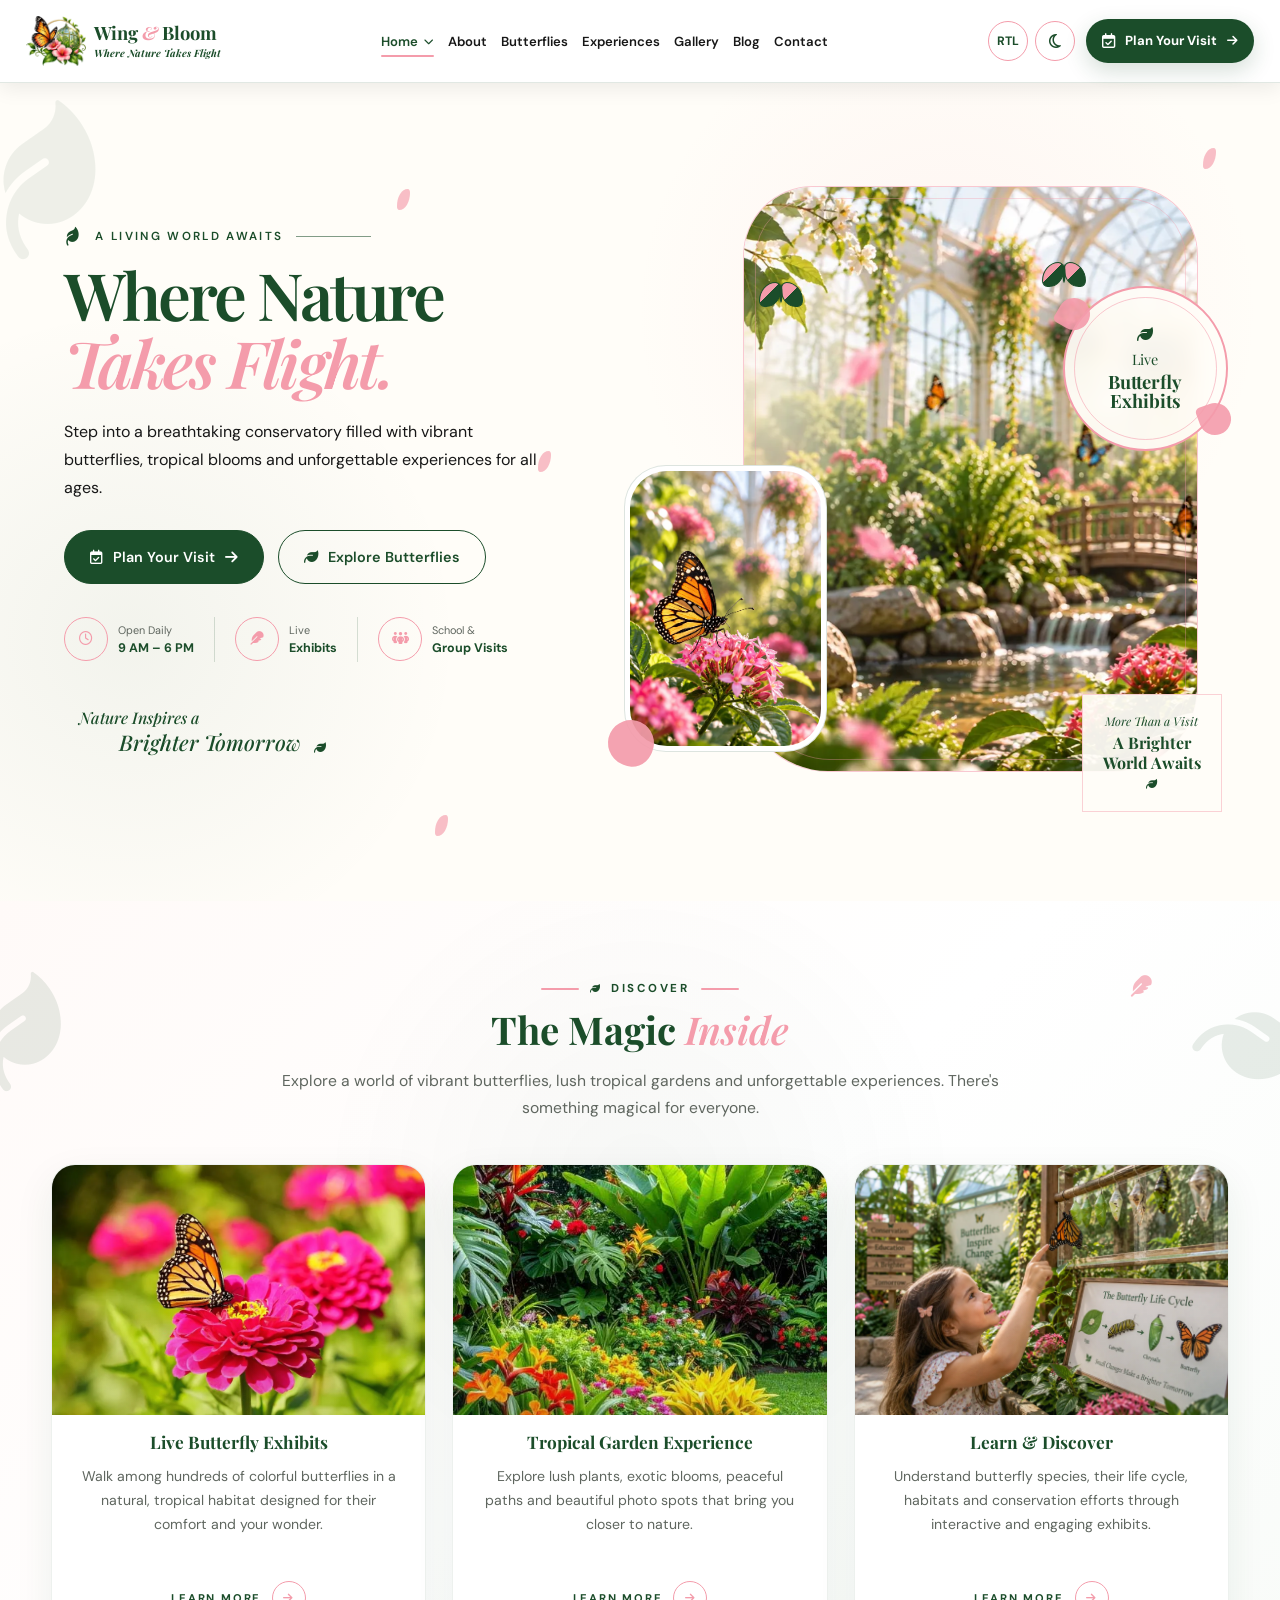
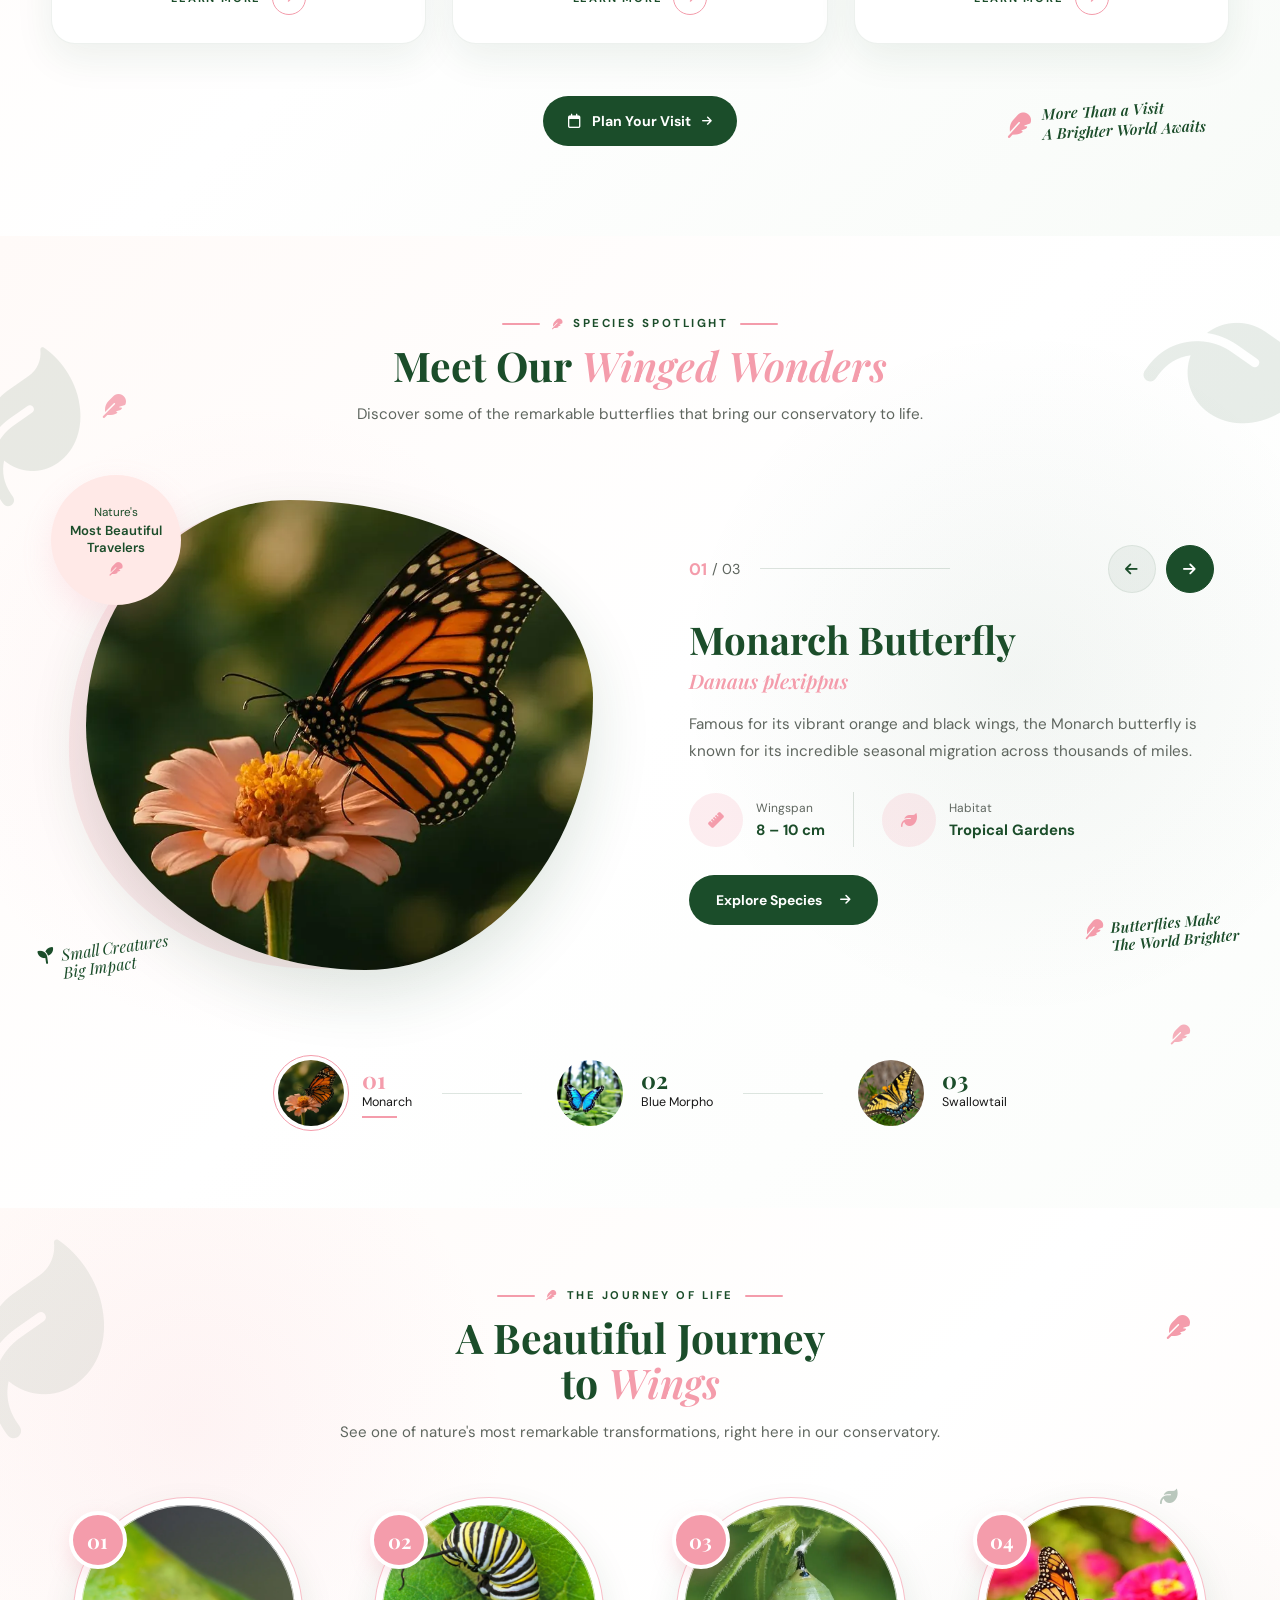
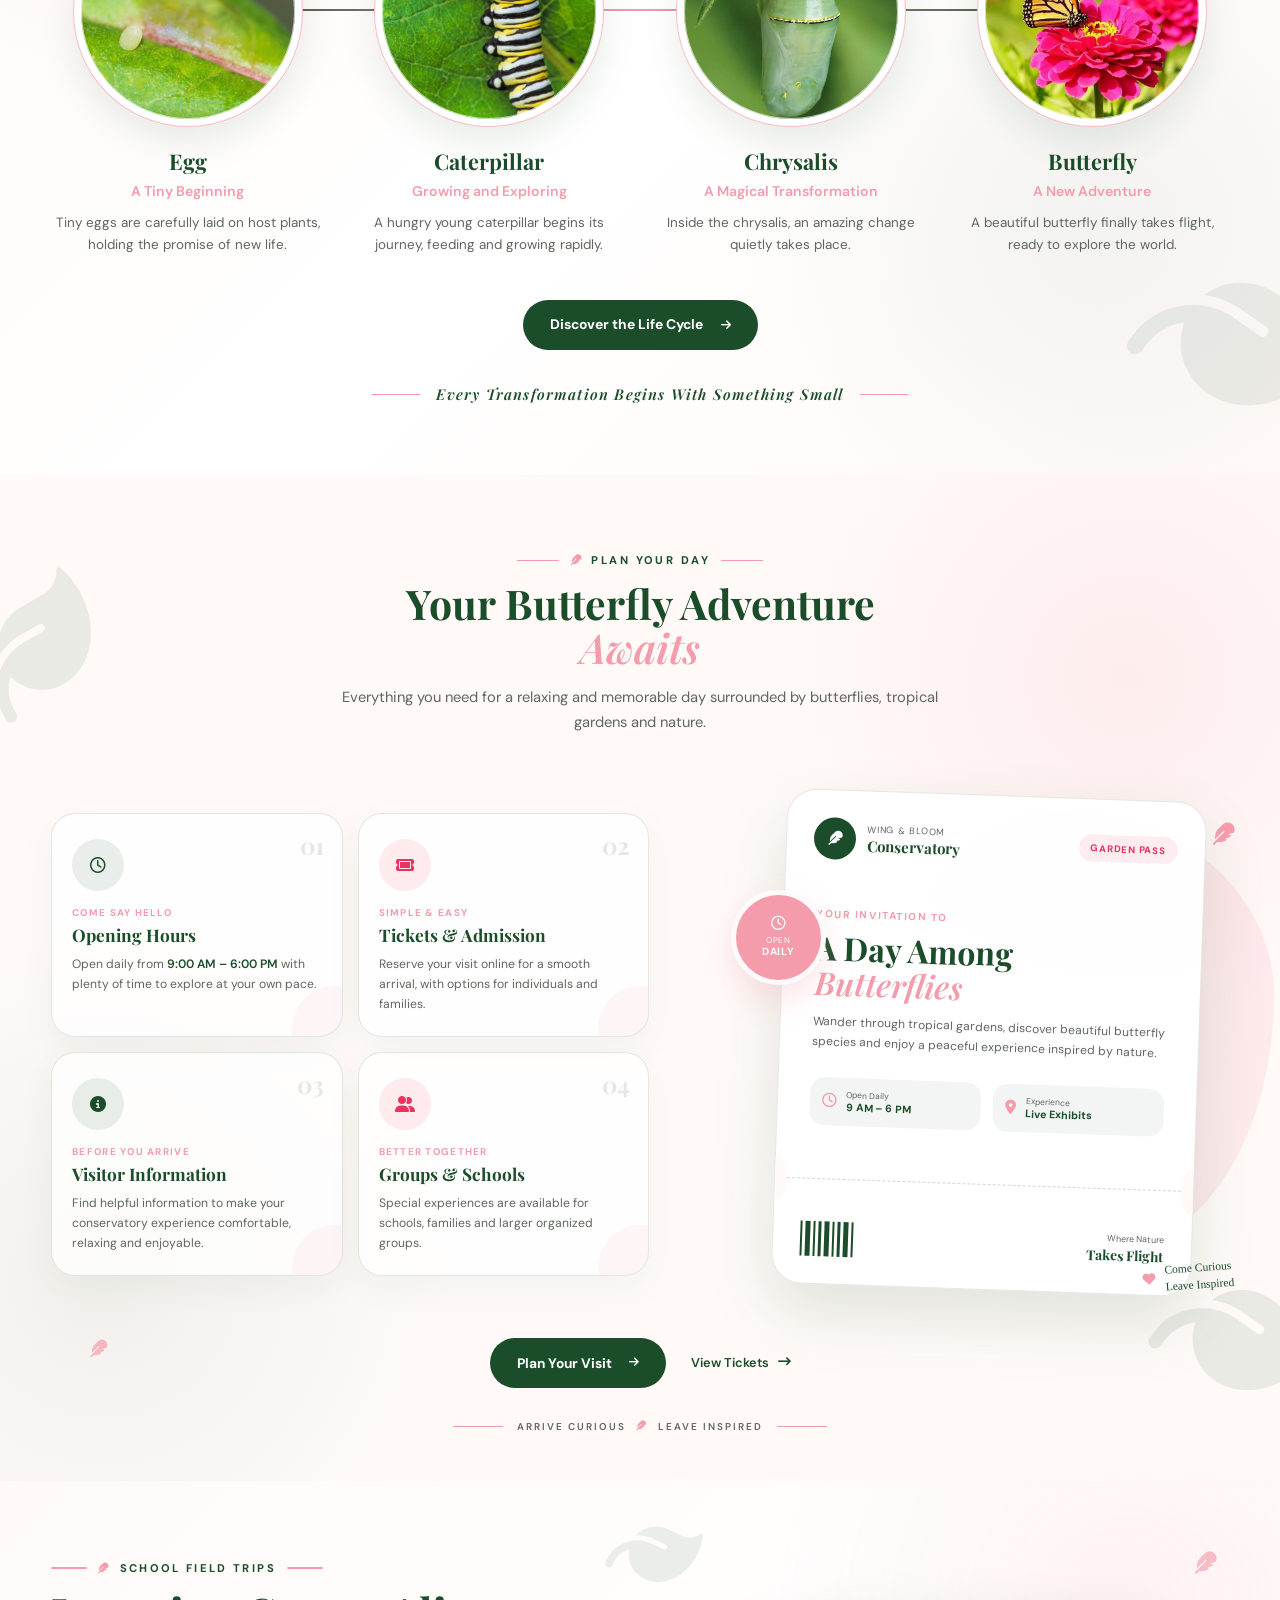
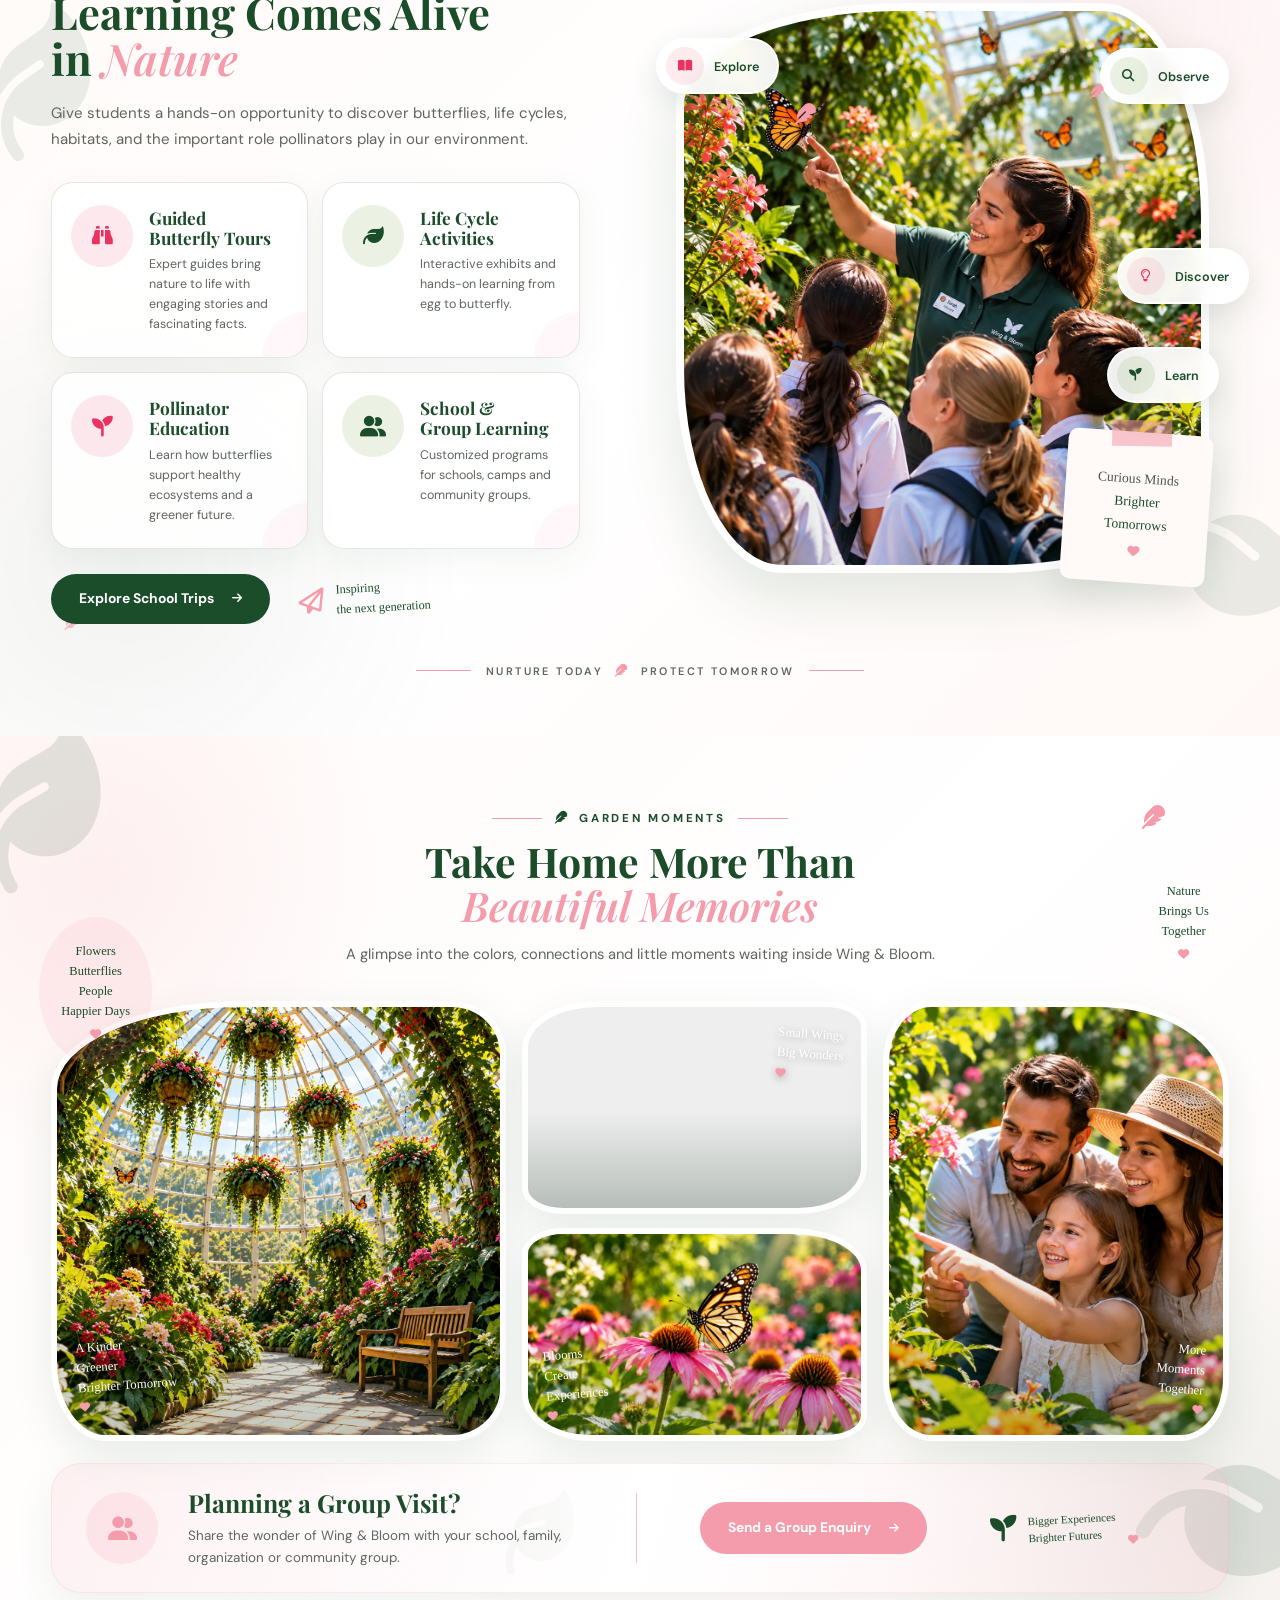
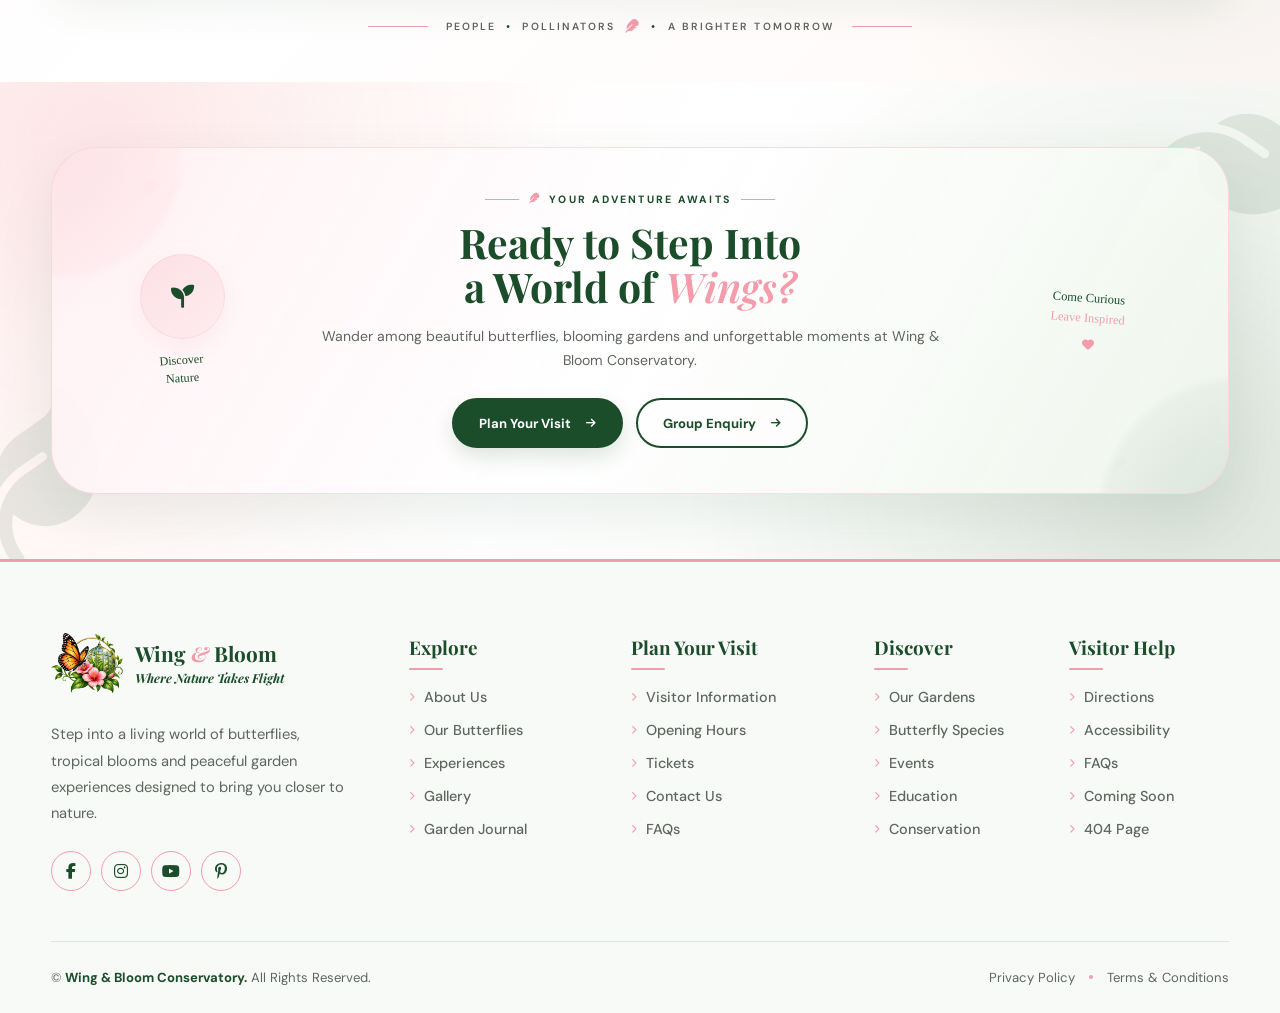
==== index.html @ 796b5278 "first commit" ====
<!DOCTYPE html>
<html lang="en" dir="ltr" data-theme="light">

<head>

    <meta charset="UTF-8">
    <meta name="viewport" content="width=device-width, initial-scale=1.0">

    <title>Wing & Bloom Conservatory</title>
    <link rel="icon" type="image/png" href="images/favicon.png">
 <!-- Google Fonts -->
  
<link rel="preconnect" href="https://fonts.googleapis.com">
<link rel="preconnect" href="https://fonts.gstatic.com" crossorigin>
<link href="https://fonts.googleapis.com/css2?family=DM+Sans:wght@400;500;600;700&family=Playfair+Display:ital,wght@0,500;0,600;0,700;1,600&display=swap" rel="stylesheet">

<!-- Font Awesome -->
<link rel="stylesheet"
      href="https://cdnjs.cloudflare.com/ajax/libs/font-awesome/6.7.2/css/all.min.css">
    <link rel="stylesheet" href="./index.css">
    <link rel="stylesheet" href="./nav.css">
    <link rel="stylesheet" href="footer.css">

</head>

<body>
    <header class="site-header" id="siteHeader">
    <div class="header-container">

        <!-- BRAND -->
        <a href="index.html" class="brand" aria-label="Wing and Bloom Conservatory Home">
            <img decoding="async" src="./images/logo.webp"
                 alt="Wing & Bloom Conservatory"
                 class="brand-logo">

            <div class="brand-content">
                <span class="brand-name">
                    Wing <span>&</span> Bloom
                </span>
            
                <span class="brand-tagline"><b>Where Nature Takes Flight</b></span>
            </div>
        </a>

        <!-- DESKTOP NAV -->
        <nav class="main-nav" id="mainNav">

            <div class="nav-item has-dropdown">
                <a href="index.html" class="nav-link active dropdown-link">
                    Home
                    <i class="fa-solid fa-chevron-down"></i>
                </a>

                <div class="dropdown-menu">
                    <a href="index.html" class="dropdown-item">
                        <span class="dropdown-icon">
                            <i class="fa-solid fa-leaf"></i>
                        </span>
                        <span>
                            <strong>Garden Experience</strong>
                            <small>Classic nature-inspired home</small>
                        </span>
                    </a>

                    <a href="./home.html" class="dropdown-item">
                        <span class="dropdown-icon">
                            <i class="fa-solid fa-seedling"></i>
                        </span>
                        <span>
                            <strong>Conservatory Escape</strong>
                            <small>Immersive tropical experience</small>
                        </span>
                    </a>
                </div>
            </div>

            <div class="nav-item">
                <a href="about.html" class="nav-link">About</a>
            </div>

            <div class="nav-item">
                <a href="butterflies.html" class="nav-link">Butterflies</a>
            </div>

            <div class="nav-item">
                <a href="experiences.html" class="nav-link">Experiences</a>
            </div>

            <div class="nav-item">
                <a href="gallery.html" class="nav-link">Gallery</a>
            </div>

            <div class="nav-item">
                <a href="blog.html" class="nav-link">Blog</a>
            </div>

            <div class="nav-item">
                <a href="contact.html" class="nav-link">Contact</a>
            </div>

            <!-- MOBILE CTA -->
            <a href="book-a-visit.html" class="mobile-cta">
                <i class="fa-regular fa-calendar-check"></i>
                Plan Your Visit
            </a>
        </nav>

        <!-- HEADER ACTIONS -->
        <div class="header-actions">

            <!-- RTL / LTR -->
            <button class="header-tool rtl-btn"
                    id="rtlToggle"
                    type="button"
                    aria-label="Switch text direction">
                <span id="directionText">RTL</span>
            </button>

            <!-- DARK / LIGHT -->
            <button class="header-tool theme-btn"
                    id="themeToggle"
                    type="button"
                    aria-label="Switch theme">
                <i class="fa-regular fa-moon" id="themeIcon"></i>
            </button>

            <!-- PRIMARY CTA -->
            <a href="book-a-visit.html" class="header-cta">
                <i class="fa-regular fa-calendar-check"></i>
                <span>Plan Your Visit</span>
                <i class="fa-solid fa-arrow-right cta-arrow"></i>
            </a>

            <!-- HAMBURGER -->
            <button class="menu-toggle"
                    id="menuToggle"
                    type="button"
                    aria-label="Open navigation"
                    aria-expanded="false">
                <span></span>
                <span></span>
                <span></span>
            </button>

        </div>

    </div>
</header>


<!-- ================= HOME 1 HERO ================= -->
<section class="home1-hero" id="home">

    <!-- Decorative leaves -->
    <div class="hero-leaves hero-leaves-left">
        <i class="fa-solid fa-leaf"></i>
    </div>

    <!-- Floating petals -->
    <span class="hero-petal petal-1"></span>
    <span class="hero-petal petal-2"></span>
    <span class="hero-petal petal-3"></span>
    <span class="hero-petal petal-4"></span>

    <div class="home1-container">

        <!-- ================= LEFT CONTENT ================= -->
        <div class="hero-content">

            <div class="hero-eyebrow reveal">
                <i class="fa-solid fa-leaf"></i>
                <span>A Living World Awaits</span>
                <span class="eyebrow-line"></span>
            </div>

            <h1 class="hero-title reveal">
                Where Nature
                <span>Takes Flight.</span>
            </h1>

            <p class="hero-description reveal">
                Step into a breathtaking conservatory filled with vibrant
                butterflies, tropical blooms and unforgettable experiences
                for all ages.
            </p>

            <div class="hero-buttons reveal">

                <a href="book-a-visit.html"
                   class="hero-btn hero-btn-primary">

                    <i class="fa-regular fa-calendar-check"></i>

                    <span>Plan Your Visit</span>

                    <i class="fa-solid fa-arrow-right btn-arrow"></i>

                </a>

                <a href="butterflies.html#species"
                   class="hero-btn hero-btn-outline">

                    <i class="fa-solid fa-leaf"></i>

                    <span>Explore Butterflies</span>

                </a>

            </div>


            <!-- VISITOR INFO -->
            <div class="hero-info reveal">

                <div class="info-box">

                    <div class="info-icon">
                        <i class="fa-regular fa-clock"></i>
                    </div>

                    <div>
                        <span>Open Daily</span>
                        <strong>9 AM – 6 PM</strong>
                    </div>

                </div>

                <div class="info-divider"></div>

                <div class="info-box">

                    <div class="info-icon">
                        <i class="fa-solid fa-feather"></i>
                    </div>

                    <div>
                        <span>Live</span>
                        <strong>Exhibits</strong>
                    </div>

                </div>

                <div class="info-divider"></div>

                <div class="info-box">

                    <div class="info-icon">
                        <i class="fa-solid fa-people-group"></i>
                    </div>

                    <div>
                        <span>School &</span>
                        <strong>Group Visits</strong>
                    </div>

                </div>

            </div>


            <!-- SIGNATURE -->
            <div class="hero-signature reveal">

                <span>Nature Inspires a</span>
                <strong>Brighter Tomorrow</strong>

                <i class="fa-solid fa-leaf"></i>

            </div>

        </div>


        <!-- ================= RIGHT VISUAL ================= -->
        <div class="hero-visual">

            <div class="hero-image-frame reveal-right">

                <img fetchpriority="high" decoding="async"
                    src="./images/home1-banner-bg.webp"
                    alt="Beautiful butterfly conservatory"
                    class="hero-main-image"
                >

                <!-- image accent border -->
                <div class="image-accent"></div>

            </div>


            <!-- SMALL OVERLAPPING IMAGE -->
            <div class="hero-small-card">

                <img loading="lazy" decoding="async"
                    src="./images/home-1-2.webp"
                    alt="Butterfly resting on tropical flowers"
                >

                <span class="small-card-flower"></span>

            </div>


            <!-- LIVE EXHIBIT BADGE -->
            <div class="hero-live-badge">

                <div class="badge-inner">

                    <i class="fa-solid fa-leaf"></i>

                    <span>Live</span>

                    <strong>
                        Butterfly
                        <br>
                        Exhibits
                    </strong>

                </div>

                <span class="badge-flower flower-one"></span>
                <span class="badge-flower flower-two"></span>

            </div>


            <!-- FLOATING BUTTERFLY 1 -->
            <div class="css-butterfly butterfly-one">
                <span class="wing wing-left"></span>
                <span class="butterfly-body"></span>
                <span class="wing wing-right"></span>
            </div>


            <!-- FLOATING BUTTERFLY 2 -->
            <div class="css-butterfly butterfly-two">
                <span class="wing wing-left"></span>
                <span class="butterfly-body"></span>
                <span class="wing wing-right"></span>
            </div>


            <!-- BOTTOM MESSAGE CARD -->
            <div class="hero-note">

                <span>More Than a Visit</span>

                <strong>
                    A Brighter
                    <br>
                    World Awaits
                </strong>

                <i class="fa-solid fa-leaf"></i>

            </div>

        </div>

    </div>

</section>



<!-- =====================================================
     THE MAGIC INSIDE SECTION
===================================================== -->

<section class="magic-section" id="experiences">

    <!-- Decorative Elements -->
    <div class="magic-decoration magic-decoration-left">
        <i class="fa-solid fa-leaf"></i>
    </div>

    <div class="magic-decoration magic-decoration-right">
        <i class="fa-solid fa-leaf"></i>
    </div>

    <div class="magic-butterfly magic-butterfly-one">
        <i class="fa-solid fa-feather"></i>
    </div>

    <div class="magic-container">

        <!-- ================= SECTION HEADER ================= -->

        <div class="magic-header magic-reveal">

            <div class="magic-subtitle">

                <span></span>

                <p>
                    <i class="fa-solid fa-leaf"></i>
                    DISCOVER
                </p>

                <span></span>

            </div>


            <h2 class="magic-title">
                The Magic
                <em>Inside</em>
            </h2>


            <p class="magic-description">
                Explore a world of vibrant butterflies,
                lush tropical gardens and unforgettable
                experiences. There's something magical
                for everyone.
            </p>

        </div>


        <!-- ================= CARDS ================= -->

        <div class="magic-grid">


            <!-- CARD 1 -->

            <article class="magic-card magic-reveal">

                <div class="magic-image-wrap">

                    <img loading="lazy" decoding="async"
                        src="./images/live-butterfly.webp"
                        alt="Butterfly resting on pink flowers"
                        class="magic-image"
                    >

                </div>


                


                <div class="magic-card-content">

                    <h3>
                        Live Butterfly Exhibits
                    </h3>


                    <p>
                        Walk among hundreds of colorful
                        butterflies in a natural, tropical
                        habitat designed for their comfort
                        and your wonder.
                    </p>


                    <a href="butterflies.html#species"
                       class="magic-card-link">

                        <span>Learn More</span>

                        <span class="magic-link-arrow">
                            <i class="fa-solid fa-arrow-right"></i>
                        </span>

                    </a>

                </div>

            </article>



            <!-- CARD 2 -->

            <article class="magic-card magic-reveal">

                <div class="magic-image-wrap">

                    <img loading="lazy" decoding="async"
                        src="./images/tropical-garden.webp"
                        alt="Tropical conservatory garden"
                        class="magic-image"
                    >

                </div>


                


                <div class="magic-card-content">

                    <h3>
                        Tropical Garden Experience
                    </h3>


                    <p>
                        Explore lush plants, exotic blooms,
                        peaceful paths and beautiful photo
                        spots that bring you closer to nature.
                    </p>


                    <a href="about.html"
                       class="magic-card-link">

                        <span>Learn More</span>

                        <span class="magic-link-arrow">
                            <i class="fa-solid fa-arrow-right"></i>
                        </span>

                    </a>

                </div>

            </article>



            <!-- CARD 3 -->

            <article class="magic-card magic-reveal">

                <div class="magic-image-wrap">

                    <img loading="lazy" decoding="async"
                        src="./images/learn-discover.webp"
                        alt="Butterfly education and conservation experience"
                        class="magic-image"
                    >

                </div>


                


                <div class="magic-card-content">

                    <h3>
                        Learn & Discover
                    </h3>


                    <p>
                        Understand butterfly species,
                        their life cycle, habitats and
                        conservation efforts through
                        interactive and engaging exhibits.
                    </p>


                    <a href="experience-details.html?experience=school-trip"
                       class="magic-card-link">

                        <span>Learn More</span>

                        <span class="magic-link-arrow">
                            <i class="fa-solid fa-arrow-right"></i>
                        </span>

                    </a>

                </div>

            </article>

        </div>


        <!-- ================= BOTTOM ================= -->

        <div class="magic-bottom magic-reveal">


            <a href="book-a-visit.html"
               class="magic-visit-btn">

                <i class="fa-regular fa-calendar"></i>

                <span>Plan Your Visit</span>

                <i class="fa-solid fa-arrow-right magic-btn-arrow"></i>

            </a>


            <div class="magic-signature">

                <i class="fa-solid fa-feather"></i>

                <p>
                    More Than a Visit
                    <span>A Brighter World Awaits</span>
                </p>

            </div>

        </div>

    </div>

</section>





<!-- =========================================================
     SECTION 03 - SPECIES SPOTLIGHT
========================================================= -->

<section class="species-section" id="species-spotlight">

    <!-- Decorative Elements -->
    <div class="species-leaf species-leaf-one">
        <i class="fa-solid fa-leaf"></i>
    </div>

    <div class="species-leaf species-leaf-two">
        <i class="fa-solid fa-leaf"></i>
    </div>

    <div class="species-float-butterfly butterfly-float-one">
        <i class="fa-solid fa-feather"></i>
    </div>

    <div class="species-float-butterfly butterfly-float-two">
        <i class="fa-solid fa-feather"></i>
    </div>


    <div class="species-container">

        <!-- ================= HEADER ================= -->

        <div class="species-header species-reveal">

            <div class="species-eyebrow">

                <span></span>

                <p>
                    <i class="fa-solid fa-feather"></i>
                    Species Spotlight
                </p>

                <span></span>

            </div>


            <h2 class="species-main-title">
                Meet Our
                <em>Winged Wonders</em>
            </h2>


            <p class="species-intro">
                Discover some of the remarkable butterflies
                that bring our conservatory to life.
            </p>

        </div>


        <!-- ================= MAIN CONTENT ================= -->

        <div class="species-showcase">

            <!-- LEFT IMAGE -->

            <div class="species-visual species-reveal">

                <div class="species-image-bg"></div>


                <div class="species-image-frame">

                    <img loading="lazy" decoding="async"
                        src="./images/monarch-butterfly.webp"
                        alt="Monarch butterfly"
                        class="species-main-image"
                        id="speciesMainImage"
                    >

                </div>


                <!-- Small Badge -->

                <div class="species-image-badge">

                    <span>Nature's</span>

                    <strong>
                        Most Beautiful
                        <br>
                        Travelers
                    </strong>

                    <i class="fa-solid fa-feather"></i>

                </div>


                <!-- Signature -->

                <div class="species-left-note">

                    <i class="fa-solid fa-seedling"></i>

                    <p>
                        Small Creatures
                        <span>Big Impact</span>
                    </p>

                </div>

            </div>


            <!-- RIGHT CONTENT -->

            <div class="species-content species-reveal">

                <!-- Counter + Arrows -->

                <div class="species-content-top">

                    <div class="species-counter">

                        <strong id="speciesCurrentNumber">01</strong>

                        <span>/ 03</span>

                        <div class="species-counter-line"></div>

                    </div>


                    <div class="species-controls">

                        <button
                            class="species-control species-prev"
                            type="button"
                            aria-label="Previous butterfly"
                        >
                            <i class="fa-solid fa-arrow-left"></i>
                        </button>


                        <button
                            class="species-control species-next"
                            type="button"
                            aria-label="Next butterfly"
                        >
                            <i class="fa-solid fa-arrow-right"></i>
                        </button>

                    </div>

                </div>


                <!-- Dynamic Content -->

                <div class="species-dynamic-content" id="speciesDynamicContent">

                    <h3 id="speciesName">
                        Monarch Butterfly
                    </h3>


                    <p class="species-scientific" id="speciesScientific">
                        Danaus plexippus
                    </p>


                    <p class="species-description" id="speciesDescription">
                        Famous for its vibrant orange and black wings,
                        the Monarch butterfly is known for its incredible
                        seasonal migration across thousands of miles.
                    </p>


                    <!-- Details -->

                    <div class="species-details">

                        <div class="species-detail">

                            <div class="species-detail-icon">
                                <i class="fa-solid fa-ruler"></i>
                            </div>

                            <div>
                                <span>Wingspan</span>

                                <strong id="speciesWingspan">
                                    8 – 10 cm
                                </strong>
                            </div>

                        </div>


                        <div class="species-detail-divider"></div>


                        <div class="species-detail">

                            <div class="species-detail-icon">
                                <i class="fa-solid fa-leaf"></i>
                            </div>

                            <div>
                                <span>Habitat</span>

                                <strong id="speciesHabitat">
                                    Tropical Gardens
                                </strong>
                            </div>

                        </div>

                    </div>


                    <!-- CTA -->

                    <a
                        href="butterflies.html#species"
                        class="species-btn"
                    >
                        Explore Species

                        <i class="fa-solid fa-arrow-right"></i>
                    </a>

                </div>


                <!-- Decorative Note -->

                <div class="species-right-note">

                    <i class="fa-solid fa-feather"></i>

                    <p>
                        Butterflies Make
                        <span>The World Brighter</span>
                    </p>

                </div>

            </div>

        </div>


        <!-- ================= SPECIES SELECTOR ================= -->

        <div class="species-selector species-reveal">

            <!-- MONARCH -->

            <button
                class="species-option active"
                type="button"
                data-species="0"
            >

                <div class="species-thumb">

                    <img loading="lazy" decoding="async"
                        src="./images/monarch-butterfly.webp"
                        alt="Monarch butterfly"
                    >

                </div>

                <div class="species-option-text">

                    <strong>01</strong>

                    <span>Monarch</span>

                </div>

            </button>


            <div class="species-selector-line"></div>


            <!-- BLUE MORPHO -->

            <button
                class="species-option"
                type="button"
                data-species="1"
            >

                <div class="species-thumb">

                    <img loading="lazy" decoding="async"
                        src="./images/blue-morpho.webp"
                        alt="Blue Morpho butterfly"
                    >

                </div>

                <div class="species-option-text">

                    <strong>02</strong>

                    <span>Blue Morpho</span>

                </div>

            </button>


            <div class="species-selector-line"></div>


            <!-- SWALLOWTAIL -->

            <button
                class="species-option"
                type="button"
                data-species="2"
            >

                <div class="species-thumb">

                    <img loading="lazy" decoding="async"
                        src="./images/swallowtail.webp"
                        alt="Swallowtail butterfly"
                    >

                </div>

                <div class="species-option-text">

                    <strong>03</strong>

                    <span>Swallowtail</span>

                </div>

            </button>

        </div>

    </div>

</section>




<!-- =========================================================
     SECTION 04 - BUTTERFLY LIFE CYCLE
========================================================= -->

<section class="life-section" id="life-cycle">

    <!-- Background Decorations -->
    <div class="life-decor life-decor-left">
        <i class="fa-solid fa-leaf"></i>
    </div>

    <div class="life-decor life-decor-right">
        <i class="fa-solid fa-leaf"></i>
    </div>

    <div class="life-floating-leaf life-leaf-one">
        <i class="fa-solid fa-leaf"></i>
    </div>

    <div class="life-floating-leaf life-leaf-two">
        <i class="fa-solid fa-leaf"></i>
    </div>

    <div class="life-floating-butterfly">
        <i class="fa-solid fa-feather"></i>
    </div>


    <div class="life-container">

        <!-- =================================================
             HEADER
        ================================================== -->

        <div class="life-header">

            <div class="life-eyebrow life-reveal fade-down">

                <span></span>

                <p>
                    <i class="fa-solid fa-feather"></i>
                    The Journey of Life
                </p>

                <span></span>

            </div>


            <h2 class="life-title life-reveal fade-up">
                 A Beautiful Journey
                <span>
                    to <em>Wings</em>
                </span>
            </h2>


            <p class="life-description life-reveal fade-up">
                See one of nature's most remarkable transformations,
                right here in our conservatory.
            </p>

        </div>


        <!-- =================================================
             JOURNEY
        ================================================== -->

        <div class="life-journey">

            <!-- Connecting Line -->
            <div class="life-path">
                <div class="life-path-progress"></div>
            </div>


            <!-- =============================================
                 STAGE 01 - EGG
            ============================================== -->

            <article class="life-stage life-reveal fade-left">

                <div class="life-image-area">

                    <div class="life-image-circle">

                        <img loading="lazy" decoding="async"
                            src="./images/life-egg.webp"
                            alt="Butterfly eggs resting on a green leaf"
                        >

                    </div>

                    <span class="life-number">01</span>

                </div>


                <div class="life-stage-content">

                    <h3>Egg</h3>

                    <h4>A Tiny Beginning</h4>

                    <p>
                        Tiny eggs are carefully laid on host plants,
                        holding the promise of new life.
                    </p>

                </div>

            </article>


            <!-- =============================================
                 STAGE 02 - CATERPILLAR
            ============================================== -->

            <article class="life-stage life-reveal fade-up">

                <div class="life-image-area">

                    <div class="life-image-circle">

                        <img loading="lazy" decoding="async"
                            src="./images/life-caterpillar.webp"
                            alt="Caterpillar resting on a fresh green leaf"
                        >

                    </div>

                    <span class="life-number">02</span>

                </div>


                <div class="life-stage-content">

                    <h3>Caterpillar</h3>

                    <h4>Growing and Exploring</h4>

                    <p>
                        A hungry young caterpillar begins its journey,
                        feeding and growing rapidly.
                    </p>

                </div>

            </article>


            <!-- =============================================
                 STAGE 03 - CHRYSALIS
            ============================================== -->

            <article class="life-stage life-reveal fade-down">

                <div class="life-image-area">

                    <div class="life-image-circle">

                        <img loading="lazy" decoding="async"
                            src="./images/life-chrysalis.webp"
                            alt="Green butterfly chrysalis hanging from a branch"
                        >

                    </div>

                    <span class="life-number">03</span>

                </div>


                <div class="life-stage-content">

                    <h3>Chrysalis</h3>

                    <h4>A Magical Transformation</h4>

                    <p>
                        Inside the chrysalis, an amazing change
                        quietly takes place.
                    </p>

                </div>

            </article>


            <!-- =============================================
                 STAGE 04 - BUTTERFLY
            ============================================== -->

            <article class="life-stage life-reveal fade-right">

                <div class="life-image-area">

                    <div class="life-image-circle">

                        <img loading="lazy" decoding="async"
                            src="./images/live-butterfly.webp"
                            alt="Beautiful butterfly resting on pink flowers"
                        >

                    </div>

                    <span class="life-number">04</span>

                </div>


                <div class="life-stage-content">

                    <h3>Butterfly</h3>

                    <h4>A New Adventure</h4>

                    <p>
                        A beautiful butterfly finally takes flight,
                        ready to explore the world.
                    </p>

                </div>

            </article>

        </div>


        <!-- =================================================
             CTA
        ================================================== -->

        <div class="life-bottom life-reveal fade-up">

            <a href="butterflies.html#species" class="life-btn">

                Discover the Life Cycle

                <i class="fa-solid fa-arrow-right"></i>

            </a>


            <div class="life-bottom-message">

                <span></span>

                <p>
                    Every Transformation Begins
                    With Something Small
                </p>

                <span></span>

            </div>

        </div>

    </div>

</section>



<!-- =========================================================
     SECTION 05 - PLAN YOUR VISIT
========================================================= -->

<section class="visit-section" id="plan-your-visit">

    <!-- Decorative Elements -->
    <span class="visit-decor visit-decor-one">
        <i class="fa-solid fa-leaf"></i>
    </span>

    <span class="visit-decor visit-decor-two">
        <i class="fa-solid fa-leaf"></i>
    </span>

    <span class="visit-fly visit-fly-one">
        <i class="fa-solid fa-feather"></i>
    </span>


    <div class="visit-container">

        <!-- ================================================
             SECTION HEADER
        ================================================= -->

        <div class="visit-header">

            <div class="visit-eyebrow visit-reveal visit-fade-down">
                <span></span>

                <p>
                    <i class="fa-solid fa-feather"></i>
                    Plan Your Day
                </p>

                <span></span>
            </div>


            <h2 class="visit-title visit-reveal visit-fade-up">
                Your Butterfly Adventure
                <span><em>Awaits</em></span>
            </h2>


            <p class="visit-intro visit-reveal visit-fade-up">
                Everything you need for a relaxing and memorable day
                surrounded by butterflies, tropical gardens and nature.
            </p>

        </div>


        <!-- ================================================
             MAIN LAYOUT
        ================================================= -->

        <div class="visit-layout">

            <!-- ============================================
                 LEFT - VISIT INFORMATION
            ============================================= -->

            <div class="visit-info">

                <!-- OPENING HOURS -->

                <article class="visit-item visit-reveal visit-fade-left">

                    <div class="visit-item-number">
                        01
                    </div>

                    <div class="visit-item-icon">
                        <i class="fa-regular fa-clock"></i>
                    </div>

                    <div class="visit-item-content">
                        <span class="visit-small-title">
                            Come Say Hello
                        </span>

                        <h3>Opening Hours</h3>

                        <p>
                            Open daily from
                            <strong>9:00 AM – 6:00 PM</strong>
                            with plenty of time to explore at your own pace.
                        </p>
                    </div>

                </article>


                <!-- TICKETS -->

                <article class="visit-item visit-reveal visit-fade-left">

                    <div class="visit-item-number">
                        02
                    </div>

                    <div class="visit-item-icon">
                        <i class="fa-solid fa-ticket"></i>
                    </div>

                    <div class="visit-item-content">
                        <span class="visit-small-title">
                            Simple &amp; Easy
                        </span>

                        <h3>Tickets &amp; Admission</h3>

                        <p>
                            Reserve your visit online for a smooth arrival,
                            with options for individuals and families.
                        </p>
                    </div>

                </article>


                <!-- VISITOR INFO -->

                <article class="visit-item visit-reveal visit-fade-left">

                    <div class="visit-item-number">
                        03
                    </div>

                    <div class="visit-item-icon">
                        <i class="fa-solid fa-circle-info"></i>
                    </div>

                    <div class="visit-item-content">
                        <span class="visit-small-title">
                            Before You Arrive
                        </span>

                        <h3>Visitor Information</h3>

                        <p>
                            Find helpful information to make your
                            conservatory experience comfortable,
                            relaxing and enjoyable.
                        </p>
                    </div>

                </article>


                <!-- GROUPS -->

                <article class="visit-item visit-reveal visit-fade-left">

                    <div class="visit-item-number">
                        04
                    </div>

                    <div class="visit-item-icon">
                        <i class="fa-solid fa-user-group"></i>
                    </div>

                    <div class="visit-item-content">
                        <span class="visit-small-title">
                            Better Together
                        </span>

                        <h3>Groups &amp; Schools</h3>

                        <p>
                            Special experiences are available for
                            schools, families and larger organized groups.
                        </p>
                    </div>

                </article>

            </div>


            <!-- ============================================
                 RIGHT - ADMISSION PASS
            ============================================= -->

            <div class="visit-pass-wrap visit-reveal visit-fade-right">

                <!-- Pink background shape -->
                <div class="visit-pass-blob"></div>


                <!-- Main Pass -->
                <div class="visit-pass">

                    <!-- Pass Top -->
                    <div class="visit-pass-top">

                        <div class="visit-pass-brand">

                            <span class="visit-pass-icon">
                                <i class="fa-solid fa-feather"></i>
                            </span>

                            <div>
                                <small>
                                    Wing &amp; Bloom
                                </small>

                                <strong>
                                    Conservatory
                                </strong>
                            </div>

                        </div>


                        <span class="visit-pass-type">
                            Garden Pass
                        </span>

                    </div>


                    <!-- Main content -->

                    <div class="visit-pass-main">

                        <span class="visit-pass-label">
                            Your Invitation to
                        </span>

                        <h3>
                            A Day Among
                            <em>Butterflies</em>
                        </h3>

                        <p>
                            Wander through tropical gardens, discover
                            beautiful butterfly species and enjoy a
                            peaceful experience inspired by nature.
                        </p>


                        <div class="visit-pass-details">

                            <div>
                                <i class="fa-regular fa-clock"></i>

                                <span>
                                    <small>Open Daily</small>
                                    <strong>9 AM – 6 PM</strong>
                                </span>
                            </div>


                            <div>
                                <i class="fa-solid fa-location-dot"></i>

                                <span>
                                    <small>Experience</small>
                                    <strong>Live Exhibits</strong>
                                </span>
                            </div>

                        </div>

                    </div>


                    <!-- Ticket tear line -->

                    <div class="visit-ticket-line">

                        <span></span>

                        <div class="visit-ticket-dashes"></div>

                        <span></span>

                    </div>


                    <!-- Bottom -->

                    <div class="visit-pass-bottom">

                        <div class="visit-pass-code">
                            <span></span>
                            <span></span>
                            <span></span>
                            <span></span>
                            <span></span>
                            <span></span>
                            <span></span>
                            <span></span>
                            <span></span>
                        </div>


                        <div class="visit-pass-message">
                            <small>
                                Where Nature
                            </small>

                            <strong>
                                Takes Flight
                            </strong>
                        </div>

                    </div>

                </div>


                <!-- Floating Badge -->

                <div class="visit-open-badge">
                    <i class="fa-regular fa-clock"></i>

                    <span>
                        OPEN<br>
                        <strong>DAILY</strong>
                    </span>
                </div>


                <!-- Floating note -->

                <div class="visit-hand-note">
                    <i class="fa-solid fa-heart"></i>

                    <span>
                        Come Curious<br>
                        Leave Inspired
                    </span>
                </div>


                <!-- Decorative Butterfly -->

                <span class="visit-pass-butterfly">
                    <i class="fa-solid fa-feather"></i>
                </span>

            </div>

        </div>


        <!-- ================================================
             CTA
        ================================================= -->

        <div class="visit-actions visit-reveal visit-fade-up">

            <a href="book-a-visit.html" class="visit-btn">
                Plan Your Visit
                <i class="fa-solid fa-arrow-right"></i>
            </a>


            <a href="book-a-visit.html#tickets" class="visit-text-link">
                View Tickets
                <i class="fa-solid fa-arrow-right-long"></i>
            </a>

        </div>


        <!-- ================================================
             BOTTOM MESSAGE
        ================================================= -->

        <div class="visit-bottom visit-reveal visit-fade-up">

            <span></span>

            <p>
                Arrive Curious
                <i class="fa-solid fa-feather"></i>
                Leave Inspired
            </p>

            <span></span>

        </div>

    </div>

</section>




<!-- =========================================================
     SECTION 06 - SCHOOL FIELD TRIPS
========================================================= -->

<section class="school-section" id="school-trips">

    <!-- Decorative elements -->
    <span class="school-decor-leaf school-leaf-1">
        <i class="fa-solid fa-leaf"></i>
    </span>

    <span class="school-decor-leaf school-leaf-2">
        <i class="fa-solid fa-leaf"></i>
    </span>

    <span class="school-decor-leaf school-leaf-3">
        <i class="fa-solid fa-leaf"></i>
    </span>

    <span class="school-fly school-fly-1">
        <i class="fa-solid fa-feather"></i>
    </span>

    <span class="school-fly school-fly-2">
        <i class="fa-solid fa-feather"></i>
    </span>


    <div class="school-container">

        <div class="school-grid">

            <!-- =================================================
                 LEFT CONTENT
            ================================================== -->

            <div class="school-content">

                <div class="school-eyebrow school-reveal school-fade-down">
                    <span></span>

                    <p>
                        <i class="fa-solid fa-feather"></i>
                        School Field Trips
                    </p>

                    <span></span>
                </div>


                <h2 class="school-title school-reveal school-fade-left">
                    Learning Comes Alive
                    <span>in <em>Nature</em></span>
                </h2>


                <p class="school-description school-reveal school-fade-up">
                    Give students a hands-on opportunity to discover
                    butterflies, life cycles, habitats, and the important
                    role pollinators play in our environment.
                </p>


                <!-- =============================================
                     LEARNING CARDS
                ============================================== -->

                <div class="school-cards">

                    <!-- CARD 01 -->
                    <article class="school-card school-reveal school-fade-left">

                        <div class="school-card-icon school-icon-pink">
                            <i class="fa-solid fa-binoculars"></i>
                        </div>

                        <div class="school-card-content">
                            <h3>
                                Guided
                                <span>Butterfly Tours</span>
                            </h3>

                            <p>
                                Expert guides bring nature to life with
                                engaging stories and fascinating facts.
                            </p>
                        </div>

                    </article>


                    <!-- CARD 02 -->
                    <article class="school-card school-reveal school-fade-down">

                        <div class="school-card-icon school-icon-green">
                            <i class="fa-solid fa-leaf"></i>
                        </div>

                        <div class="school-card-content">
                            <h3>
                                Life Cycle
                                <span>Activities</span>
                            </h3>

                            <p>
                                Interactive exhibits and hands-on learning
                                from egg to butterfly.
                            </p>
                        </div>

                    </article>


                    <!-- CARD 03 -->
                    <article class="school-card school-reveal school-fade-up">

                        <div class="school-card-icon school-icon-pink">
                            <i class="fa-solid fa-seedling"></i>
                        </div>

                        <div class="school-card-content">
                            <h3>
                                Pollinator
                                <span>Education</span>
                            </h3>

                            <p>
                                Learn how butterflies support healthy
                                ecosystems and a greener future.
                            </p>
                        </div>

                    </article>


                    <!-- CARD 04 -->
                    <article class="school-card school-reveal school-fade-right">

                        <div class="school-card-icon school-icon-green">
                            <i class="fa-solid fa-user-group"></i>
                        </div>

                        <div class="school-card-content">
                            <h3>
                                School &amp;
                                <span>Group Learning</span>
                            </h3>

                            <p>
                                Customized programs for schools, camps
                                and community groups.
                            </p>
                        </div>

                    </article>

                </div>


                <!-- =============================================
                     CTA
                ============================================== -->

                <div class="school-actions school-reveal school-fade-up">

                    <a href="experience-details.html?experience=school-trip" class="school-btn">
                        Explore School Trips
                        <i class="fa-solid fa-arrow-right"></i>
                    </a>


                    <div class="school-hand-note">
                        <i class="fa-regular fa-paper-plane"></i>

                        <span>
                            Inspiring<br>
                            the next generation
                        </span>
                    </div>

                </div>

            </div>


            <!-- =================================================
                 RIGHT IMAGE
            ================================================== -->

            <div class="school-visual school-reveal school-fade-right">

                <div class="school-image-shape">

                    <img loading="lazy" decoding="async"
                        src="./images/school-field-trips.webp"
                        alt="Students learning about butterflies inside the conservatory"
                    >

                    <div class="school-image-overlay"></div>

                </div>


                <!-- Floating badges -->

                <div class="school-badge school-badge-explore">
                    <span>
                        <i class="fa-solid fa-book-open"></i>
                    </span>
                    Explore
                </div>


                <div class="school-badge school-badge-observe">
                    <span>
                        <i class="fa-solid fa-magnifying-glass"></i>
                    </span>
                    Observe
                </div>


                <div class="school-badge school-badge-discover">
                    <span>
                        <i class="fa-regular fa-lightbulb"></i>
                    </span>
                    Discover
                </div>


                <div class="school-badge school-badge-learn">
                    <span>
                        <i class="fa-solid fa-seedling"></i>
                    </span>
                    Learn
                </div>


                <!-- Note card -->

                <div class="school-note-card">
                    <span class="school-tape"></span>

                    <p>
                        Curious Minds
                        <strong>Brighter Tomorrows</strong>
                    </p>

                    <i class="fa-solid fa-heart"></i>
                </div>


                <!-- Butterfly decorations -->

                <span class="school-image-butterfly butterfly-one">
                    <i class="fa-solid fa-feather"></i>
                </span>

                <span class="school-image-butterfly butterfly-two">
                    <i class="fa-solid fa-feather"></i>
                </span>

            </div>

        </div>


        <!-- =================================================
             BOTTOM MESSAGE
        ================================================== -->

        <div class="school-bottom school-reveal school-fade-up">

            <span></span>

            <p>
                Nurture Today
                <i class="fa-solid fa-feather"></i>
                Protect Tomorrow
            </p>

            <span></span>

        </div>

    </div>

</section>




<!-- =========================================================
     SECTION 07 - GARDEN MOMENTS
========================================================= -->

<section class="garden-moments-section" id="garden-moments">

    <!-- Decorative Leaves -->
    <span class="gm-leaf gm-leaf-one">
        <i class="fa-solid fa-leaf"></i>
    </span>

    <span class="gm-leaf gm-leaf-two">
        <i class="fa-solid fa-leaf"></i>
    </span>

    <span class="gm-leaf gm-leaf-three">
        <i class="fa-solid fa-leaf"></i>
    </span>

    <span class="gm-flying-butterfly">
        <i class="fa-solid fa-feather"></i>
    </span>


    <div class="gm-container">

        <!-- =================================================
             HEADING
        ================================================== -->

        <div class="gm-header">

            <div class="gm-eyebrow gm-reveal gm-fade-down">
                <span></span>

                <p>
                    <i class="fa-solid fa-feather"></i>
                    Garden Moments
                </p>

                <span></span>
            </div>


            <h2 class="gm-title gm-reveal gm-fade-up">
                Take Home More Than
                <span>
                    <em>Beautiful Memories</em>
                </span>
            </h2>


            <p class="gm-description gm-reveal gm-fade-up">
                A glimpse into the colors, connections and little
                moments waiting inside Wing &amp; Bloom.
            </p>

        </div>


        <!-- =================================================
             GALLERY
        ================================================== -->

        <div class="gm-gallery">

            <!-- LEFT LARGE IMAGE -->

            <article class="gm-photo gm-photo-main gm-reveal gm-fade-left">

                <img loading="lazy" decoding="async"
                    src="./images/garden-main.webp"
                    alt="Beautiful Wing and Bloom conservatory garden"
                >

                <div class="gm-photo-overlay"></div>

                <div class="gm-photo-note gm-note-light">
                    A Kinder<br>
                    Greener<br>
                    Brighter Tomorrow

                    <i class="fa-solid fa-heart"></i>
                </div>

            </article>


            <!-- CENTER IMAGES -->

            <div class="gm-center-gallery">

                <!-- BUTTERFLY -->

                <article class="gm-photo gm-photo-butterfly gm-reveal gm-fade-down">

                    <img loading="lazy" decoding="async"
                        src="./images/garden-butterfly.webp"
                        alt="Butterfly resting on colorful flowers"
                    >

                    <div class="gm-photo-overlay"></div>

                    <div class="gm-photo-note gm-note-right">
                        Small Wings<br>
                        Big Wonders

                        <i class="fa-solid fa-heart"></i>
                    </div>

                </article>


                <!-- FLOWERS -->

                <article class="gm-photo gm-photo-flowers gm-reveal gm-fade-up">

                    <img loading="lazy" decoding="async"
                        src="./images/garden-flowers.webp"
                        alt="Butterfly among pink garden flowers"
                    >

                    <div class="gm-photo-overlay"></div>

                    <div class="gm-photo-note gm-note-left">
                        Blooms<br>
                        Create<br>
                        Experiences

                        <i class="fa-solid fa-heart"></i>
                    </div>

                </article>

            </div>


            <!-- RIGHT FAMILY IMAGE -->

            <article class="gm-photo gm-photo-family gm-reveal gm-fade-right">

                <img loading="lazy" decoding="async"
                    src="./images/garden-family.webp"
                    alt="Family enjoying butterflies in the garden"
                >

                <div class="gm-photo-overlay"></div>

                <div class="gm-photo-note gm-note-bottom">
                    More<br>
                    Moments<br>
                    Together

                    <i class="fa-solid fa-heart"></i>
                </div>

            </article>

        </div>


        <!-- =================================================
             SIDE NOTES
        ================================================== -->

        <div class="gm-side-note gm-side-note-left gm-reveal gm-fade-left">
            <span>
                Flowers<br>
                Butterflies<br>
                People<br>
                Happier Days
            </span>

            <i class="fa-solid fa-heart"></i>
        </div>


        <div class="gm-side-note gm-side-note-right gm-reveal gm-fade-right">
            <span>
                Nature<br>
                Brings Us<br>
                Together
            </span>

            <i class="fa-solid fa-heart"></i>
        </div>


        <!-- =================================================
             GROUP VISIT CTA
        ================================================== -->

        <div class="gm-group-box gm-reveal gm-fade-up">

            <div class="gm-group-icon">
                <i class="fa-solid fa-user-group"></i>
            </div>


            <div class="gm-group-content">

                <h3>Planning a Group Visit?</h3>

                <p>
                    Share the wonder of Wing &amp; Bloom with your school,
                    family, organization or community group.
                </p>

            </div>


            <div class="gm-group-divider"></div>


            <div class="gm-group-action">

                <a href="contact.html#group-enquiry" class="gm-group-btn">
                    Send a Group Enquiry

                    <i class="fa-solid fa-arrow-right"></i>
                </a>

            </div>


            <div class="gm-group-message">

                <i class="fa-solid fa-seedling"></i>

                <span>
                    Bigger Experiences<br>
                    Brighter Futures
                </span>

                <i class="fa-solid fa-heart"></i>

            </div>

        </div>


        <!-- =================================================
             BOTTOM MESSAGE
        ================================================== -->

        <div class="gm-bottom gm-reveal gm-fade-up">

            <span class="gm-bottom-line"></span>

            <p>
                People
                <b>•</b>
                Pollinators

                <i class="fa-solid fa-feather"></i>

                <b>•</b>
                A Brighter Tomorrow
            </p>

            <span class="gm-bottom-line"></span>

        </div>

    </div>

</section>





<!-- =========================================================
     FINAL CTA - WING & BLOOM
========================================================= -->

<section class="wb-cta-section">

    <div class="wb-cta-decor wb-cta-leaf-left">
        <i class="fa-solid fa-leaf"></i>
    </div>

    <div class="wb-cta-decor wb-cta-leaf-right">
        <i class="fa-solid fa-leaf"></i>
    </div>

    <span class="wb-cta-butterfly wb-cta-butterfly-one">
        <i class="fa-solid fa-feather"></i>
    </span>

    <span class="wb-cta-butterfly wb-cta-butterfly-two">
        <i class="fa-solid fa-feather"></i>
    </span>


    <div class="wb-cta-container">

        <div class="wb-cta-card wb-cta-reveal">

            <!-- LEFT SMALL DETAIL -->

            <div class="wb-cta-side wb-cta-side-left">
                <span class="wb-cta-circle">
                    <i class="fa-solid fa-seedling"></i>
                </span>

                <p>
                    Discover<br>
                    Nature
                </p>
            </div>


            <!-- MAIN CONTENT -->

            <div class="wb-cta-content">

                <div class="wb-cta-eyebrow">
                    <span></span>

                    <p>
                        <i class="fa-solid fa-feather"></i>
                        Your Adventure Awaits
                    </p>

                    <span></span>
                </div>


                <h2>
                    Ready to Step Into
                    <span>
                        a World of <em>Wings?</em>
                    </span>
                </h2>


                <p class="wb-cta-description">
                    Wander among beautiful butterflies, blooming gardens
                    and unforgettable moments at Wing &amp; Bloom Conservatory.
                </p>


                <div class="wb-cta-actions">

                    <a href="book-a-visit.html" class="wb-cta-btn wb-cta-primary">
                        Plan Your Visit
                        <i class="fa-solid fa-arrow-right"></i>
                    </a>

                    <a href="contact.html#group-enquiry"
                       class="wb-cta-btn wb-cta-secondary">

                        Group Enquiry
                        <i class="fa-solid fa-arrow-right"></i>
                    </a>

                </div>

            </div>


            <!-- RIGHT SMALL DETAIL -->

            <div class="wb-cta-side wb-cta-side-right">

                <span class="wb-cta-script">
                    Come Curious
                    <strong>Leave Inspired</strong>
                </span>

                <i class="fa-solid fa-heart"></i>

            </div>

        </div>

    </div>

</section>








<footer class="site-footer">

    <!-- Top Accent Line -->
    <div class="footer-top-line"></div>

    <div class="footer-container">

        <div class="footer-main">

            <!-- ================= BRAND ================= -->

            <div class="footer-brand">

                <a href="index.html" class="footer-logo-wrap">

                    <img decoding="async" src="./images/logo.webp"
                         alt="Wing & Bloom Conservatory"
                         class="footer-logo">

                    <div class="footer-brand-content">

                        <span class="footer-brand-name">
                            Wing <span>&</span> Bloom
                        </span>

                        <span class="footer-tagline">
                            Where Nature Takes Flight
                        </span>

                    </div>

                </a>

                <p class="footer-description">
                    Step into a living world of butterflies, tropical blooms
                    and peaceful garden experiences designed to bring you
                    closer to nature.
                </p>

                <div class="footer-socials">

                    <a href="#" class="social-link" aria-label="Facebook">
                        <i class="fa-brands fa-facebook-f"></i>
                    </a>

                    <a href="#" class="social-link" aria-label="Instagram">
                        <i class="fa-brands fa-instagram"></i>
                    </a>

                    <a href="#" class="social-link" aria-label="YouTube">
                        <i class="fa-brands fa-youtube"></i>
                    </a>

                    <a href="#" class="social-link" aria-label="Pinterest">
                        <i class="fa-brands fa-pinterest-p"></i>
                    </a>

                </div>

            </div>


            <!-- ================= EXPLORE ================= -->

            <div class="footer-column">

                <h3 class="footer-title">Explore</h3>

                <ul class="footer-links">

                    <li><a href="about.html"><i class="fa-solid fa-chevron-right"></i>About Us</a></li>

                    <li><a href="butterflies.html"><i class="fa-solid fa-chevron-right"></i>Our Butterflies</a></li>

                    <li><a href="experiences.html"><i class="fa-solid fa-chevron-right"></i>Experiences</a></li>

                    <li><a href="gallery.html"><i class="fa-solid fa-chevron-right"></i>Gallery</a></li>

                    <li><a href="blog.html"><i class="fa-solid fa-chevron-right"></i>Garden Journal</a></li>

                </ul>

            </div>


            <!-- ================= PLAN VISIT ================= -->

            <div class="footer-column">

                <h3 class="footer-title">Plan Your Visit</h3>

                <ul class="footer-links">

                    <li><a href="book-a-visit.html"><i class="fa-solid fa-chevron-right"></i>Visitor Information</a></li>

                    <li><a href="contact.html"><i class="fa-solid fa-chevron-right"></i>Opening Hours</a></li>

                    <li><a href="book-a-visit.html"><i class="fa-solid fa-chevron-right"></i>Tickets</a></li>

                    <li><a href="contact.html"><i class="fa-solid fa-chevron-right"></i>Contact Us</a></li>

                    <li><a href="about.html"><i class="fa-solid fa-chevron-right"></i>FAQs</a></li>

                </ul>

            </div>


            <!-- ================= QUICK LINKS ================= -->

            <div class="footer-quick-area">


                <!-- DISCOVER -->

                <div class="footer-quick-column">

                    <h3 class="footer-title">Discover</h3>

                    <ul class="footer-links">

                        <li><a href="gallery.html"><i class="fa-solid fa-chevron-right"></i>Our Gardens</a></li>

                        <li><a href="gallery.html"><i class="fa-solid fa-chevron-right"></i>Butterfly Species</a></li>

                        <li><a href="gallery.html"><i class="fa-solid fa-chevron-right"></i>Events</a></li>

                        <li><a href="gallery.html"><i class="fa-solid fa-chevron-right"></i>Education</a></li>

                        <li><a href="gallery.html"><i class="fa-solid fa-chevron-right"></i>Conservation</a></li>

                    </ul>

                </div>


                <!-- VISITOR HELP -->

              <!-- VISITOR HELP -->
<div class="footer-quick-column">

    <h3 class="footer-title">Visitor Help</h3>

    <ul class="footer-links">

        <li>
            <a href="book-a-visit.html#getting-here">
                <i class="fa-solid fa-chevron-right"></i>
                Directions
            </a>
        </li>

        <li>
            <a href="book-a-visit.html#quick-facts">
                <i class="fa-solid fa-chevron-right"></i>
                Accessibility
            </a>
        </li>

        <li>
            <a href="about.html">
                <i class="fa-solid fa-chevron-right"></i>
                FAQs
            </a>
        </li>

        <li>
            <a href="coming-soon.html">
                <i class="fa-solid fa-chevron-right"></i>
                Coming Soon
            </a>
        </li>

        <li>
            <a href="404.html">
                <i class="fa-solid fa-chevron-right"></i>
                404 Page
            </a>
        </li>

    </ul>

</div>

            </div>

        </div>


        <!-- ================= BOTTOM ================= -->

        <div class="footer-bottom">

            <p>
                © <span id="currentYear"></span>
                <strong>Wing & Bloom Conservatory.</strong>
                All Rights Reserved.
            </p>

            <div class="footer-bottom-links">

                <a href="privacy-policy.html">Privacy Policy</a>

                <span></span>

                <a href="terms-conditions.html">Terms & Conditions</a>

            </div>

        </div>

    </div>

</footer>

<script src="./nav.js"></script>
<script src="./index.js"></script>
</body>

</html>
---- index.css ----
@import url('https://fonts.googleapis.com/css2?family=DM+Sans:wght@400;500;600;700&family=Playfair+Display:ital,wght@0,400;0,500;0,600;0,700;1,500;1,600;1,700&display=swap');

/* =========================================================
   HOME 1 HERO - FINAL CLEAN VERSION
   HEADER & FOOTER NOT TOUCHED
========================================================= */

.home1-hero {
    position: relative;
    width: 100%;

    /* Stable desktop height */
    height: calc(100vh - var(--header-height));
    min-height: 650px;

    margin: 0;
    padding: 0;

    overflow: hidden;

    background:
        radial-gradient(
            circle at 74% 28%,
            rgba(244, 156, 171, 0.09),
            transparent 28%
        ),
        radial-gradient(
            circle at 10% 68%,
            rgba(27, 77, 42, 0.055),
            transparent 26%
        ),
        #fffdf8;

    font-family: var(--body-font);

    isolation: isolate;
}


/* =========================================================
   MAIN CONTAINER
========================================================= */

.home1-container {
    position: relative;

    width: min(90%, var(--container-width));
    height: 100%;

    margin: 0 auto;

    display: grid;
    grid-template-columns:
        minmax(0, 0.9fr)
        minmax(0, 1.1fr);

    align-items: center;

    gap: clamp(40px, 5vw, 90px);
}


/* =========================================================
   LEFT CONTENT
========================================================= */

.hero-content {
    position: relative;

    z-index: 10;

    width: 100%;
    max-width: 650px;
}


/* =========================================================
   EYEBROW
========================================================= */

.hero-eyebrow {
    display: flex;
    align-items: center;

    gap: 13px;

    margin-bottom: 20px;

    color: var(--primary);

    font-size: 0.73rem;
    font-weight: var(--fw-semibold);

    letter-spacing: 0.2em;
    text-transform: uppercase;
}


.hero-eyebrow i {
    font-size: 1rem;

    transform: rotate(-25deg);
}


.eyebrow-line {
    width: 75px;
    height: 1px;

    flex-shrink: 0;

    background: rgba(27, 77, 42, 0.55);
}


/* =========================================================
   HEADING
========================================================= */

.hero-title {
    margin: 0;

    color: var(--primary);

    font-family: var(--heading-font);

    font-size: clamp(3.5rem, 5.1vw, 5.7rem);

    font-weight: 600;

    line-height: 0.93;

    letter-spacing: -0.045em;
}


.hero-title span {
    display: block;

    margin-top: 7px;

    color: var(--secondary);

    font-family: var(--heading-font);

    font-style: italic;

    font-weight: 600;
}


/* =========================================================
   DESCRIPTION
========================================================= */

.hero-description {
    width: 100%;
    max-width: 600px;

    margin: 25px 0 0;

    color: var(--text);

    font-size: 1rem;

    line-height: 1.75;
}


/* =========================================================
   BUTTONS
========================================================= */

.hero-buttons {
    display: flex;
    align-items: center;

    flex-wrap: wrap;

    gap: 14px;

    margin-top: 28px;
}


.hero-btn {
    position: relative;

    min-height: 54px;

    padding: 0 25px;

    display: inline-flex;
    align-items: center;
    justify-content: center;

    gap: 10px;

    overflow: hidden;

    border-radius: 100px;

    text-decoration: none;

    font-family: var(--body-font);

    font-size: 0.9rem;

    font-weight: var(--fw-semibold);

    box-shadow: none !important;

    transition:
        color 0.3s ease,
        background 0.3s ease,
        border-color 0.3s ease,
        transform 0.3s ease;
}


/* PRIMARY BUTTON */

.hero-btn-primary {
    color: #fff;

    background: var(--primary);

    border: 1.5px solid var(--primary);
}





.hero-btn-primary span,
.hero-btn-primary i {
    position: relative;

    z-index: 2;
}


.hero-btn-primary:hover::before {
    transform: translateX(0);
}


.hero-btn-primary:hover {
        color: var(--primary);

    background: var(--secondary);

    /* IMPORTANT */
    border-color: transparent;

    transform: translateY(-2px);

    box-shadow:
        0 10px 25px rgba(244, 156, 171, 0.28);
}


.btn-arrow {
    transition: transform 0.3s ease;
}


.hero-btn-primary:hover .btn-arrow {
    transform: translateX(5px);
}


/* OUTLINE BUTTON */

.hero-btn-outline {
    color: var(--primary);

    background: transparent;

    border: 1.5px solid var(--primary);
}


.hero-btn-outline:hover {
    color: var(--primary);

    background: rgba(244, 156, 171, 0.13);

    border-color: var(--secondary);

    transform: translateY(-2px);

    box-shadow: none;
}


/* =========================================================
   INFORMATION
========================================================= */

.hero-info {
    display: flex;
    align-items: center;

    gap: 20px;

    margin-top: 33px;
}


.info-box {
    display: flex;
    align-items: center;

    gap: 10px;
}


.info-icon {
    width: 44px;
    height: 44px;

    flex: 0 0 44px;

    display: grid;
    place-items: center;

    border: 1.5px solid var(--secondary);

    border-radius: 50%;

    color: var(--secondary);

    font-size: 0.85rem;

    transition:
        color 0.3s ease,
        background 0.3s ease,
        transform 0.3s ease;
}


.info-box:hover .info-icon {
    color: #fff;

    background: var(--secondary);

    transform: translateY(-3px);
}


.info-box span {
    display: block;

    margin-bottom: 3px;

    color: var(--muted-text);

    font-size: 0.68rem;
}


.info-box strong {
    display: block;

    color: var(--primary);

    font-size: 0.78rem;

    font-weight: var(--fw-bold);

    white-space: nowrap;
}


.info-divider {
    width: 1px;
    height: 45px;

    flex-shrink: 0;

    background: rgba(27, 77, 42, 0.17);
}


/* =========================================================
   SIGNATURE
========================================================= */

.hero-signature {
    position: relative;

    width: max-content;

    margin-top: 45px;

    padding-left: 15px;

    color: var(--primary);

    transform: rotate(-3deg);
}


.hero-signature span,
.hero-signature strong {
    display: block;

    font-family: var(--heading-font);

    font-style: italic;

    font-weight: 500;
}


.hero-signature span {
    font-size: 1rem;
}


.hero-signature strong {
    margin-left: 40px;

    font-size: 1.35rem;
}


.hero-signature i {
    position: absolute;

    right: -25px;
    bottom: 2px;

    font-size: 0.75rem;
}


/* =========================================================
   RIGHT VISUAL
========================================================= */

.hero-visual {
    position: relative;

    z-index: 5;

    width: 100%;

    height: min(74vh, 680px);

    min-height: 520px;
}


/* =========================================================
   MAIN IMAGE
========================================================= */

.hero-image-frame {
    position: absolute;

    top: 4%;
    right: 3%;

    width: 76%;
    height: 88%;

    overflow: hidden;

    border:
        1px solid rgba(244, 156, 171, 0.55);

    border-radius:
        70px 70px 85px 85px;

    background: #fff;

    /* Keeps animation inside image only */
    contain: paint;
}


.hero-main-image {
    display: block;

    width: 100%;
    height: 100%;

    object-fit: cover;
    object-position: center;

    transform: scale(1.025);

    transform-origin: center;

    will-change: transform;

    animation:
        homeHeroImageZoom 14s
        ease-in-out infinite alternate;
}


.image-accent {
    position: absolute;

    inset: 11px;

    border:
        1px solid rgba(244, 156, 171, 0.35);

    border-radius:
        60px 60px 75px 75px;

    pointer-events: none;
}


/* =========================================================
   SMALL BUTTERFLY IMAGE
========================================================= */

.hero-small-card {
    position: absolute;

    z-index: 10;

    left: 1%;
    bottom: 11%;

    width: 34%;
    height: 43%;

    padding: 5px;

    border:
        1px solid rgba(27, 77, 42, 0.15);

    border-radius: 42px;

    background: #fff;

    animation:
        homeSmallCardFloat
        5s ease-in-out infinite;
}


.hero-small-card img {
    display: block;

    width: 100%;
    height: 100%;

    object-fit: cover;

    object-position: center;

    border-radius: 37px;
}


.small-card-flower {
    position: absolute;

    left: -17px;
    bottom: -15px;

    width: 46px;
    height: 46px;

    background: var(--secondary);

    border-radius:
        50% 50% 45% 50%;

    opacity: 0.92;

    transform: rotate(25deg);
}


/* =========================================================
   LIVE BUTTERFLY BADGE
========================================================= */

.hero-live-badge {
    position: absolute;

    z-index: 15;

    top: 19%;
    right: -2%;

    width: 165px;
    height: 165px;

    display: grid;
    place-items: center;

    border:
        2px solid var(--secondary);

    border-radius: 50%;

    background:
        rgba(255, 253, 248, 0.94);

    backdrop-filter: blur(8px);

    -webkit-backdrop-filter: blur(8px);

    animation:
        homeBadgeFloat
        4s ease-in-out infinite;
}


.hero-live-badge::before {
    content: "";

    position: absolute;

    inset: 9px;

    border:
        1px solid rgba(244, 156, 171, 0.55);

    border-radius: 50%;
}


.badge-inner {
    position: relative;

    z-index: 3;

    text-align: center;

    color: var(--primary);
}


.badge-inner i {
    display: block;

    margin-bottom: 7px;

    font-size: 1rem;
}


.badge-inner span {
    display: block;

    font-family: var(--heading-font);

    font-size: 0.9rem;
}


.badge-inner strong {
    display: block;

    margin-top: 3px;

    font-family: var(--heading-font);

    font-size: 1.15rem;

    line-height: 1.05;
}


/* =========================================================
   BADGE FLOWERS
========================================================= */

.badge-flower {
    position: absolute;

    z-index: 4;

    width: 32px;
    height: 32px;

    background: var(--secondary);

    border-radius:
        50% 50% 50% 15%;

    opacity: 0.9;
}


.flower-one {
    left: -7px;
    top: 10px;

    transform: rotate(30deg);
}


.flower-two {
    right: -5px;
    bottom: 14px;

    transform: rotate(70deg);
}


/* =========================================================
   BOTTOM NOTE
========================================================= */

.hero-note {
    position: absolute;

    z-index: 20;

    right: -1%;
    bottom: 2%;

    padding: 18px 20px;

    border:
        1px solid rgba(244, 156, 171, 0.45);

    background:
        rgba(255, 253, 248, 0.94);

    color: var(--primary);

    text-align: center;

    animation:
        homeNoteFloat
        5.5s ease-in-out infinite;
}


.hero-note span {
    display: block;

    font-family: var(--heading-font);

    font-style: italic;

    font-size: 0.75rem;
}


.hero-note strong {
    display: block;

    margin-top: 4px;

    font-family: var(--heading-font);

    font-size: 1rem;

    line-height: 1.2;
}


.hero-note i {
    margin-top: 7px;

    font-size: 0.7rem;
}


/* =========================================================
   BUTTERFLIES
========================================================= */

.css-butterfly {
    position: absolute;

    z-index: 30;

    width: 40px;
    height: 28px;

    pointer-events: none;
}


.wing {
    position: absolute;

    top: 3px;

    width: 22px;
    height: 25px;

    border: 1px solid var(--primary);

    background:
        linear-gradient(
            135deg,
            var(--secondary) 0 45%,
            var(--primary) 46% 100%
        );
}


.wing-left {
    right: 50%;

    border-radius:
        90% 30% 80% 30%;

    transform-origin: right center;

    animation:
        homeWingLeft
        0.22s ease-in-out infinite alternate;
}


.wing-right {
    left: 50%;

    border-radius:
        30% 90% 30% 80%;

    transform-origin: left center;

    animation:
        homeWingRight
        0.22s ease-in-out infinite alternate;
}


.butterfly-body {
    position: absolute;

    z-index: 5;

    top: 5px;
    left: 50%;

    width: 3px;
    height: 19px;

    border-radius: 50%;

    background: var(--primary);

    transform: translateX(-50%);
}


.butterfly-one {
    top: 12%;
    left: -3%;

    animation:
        homeButterflyOne
        10s ease-in-out infinite;
}


.butterfly-two {
    top: 37%;
    right: 15%;

    animation:
        homeButterflyTwo
        12s ease-in-out infinite;
}


/* =========================================================
   PETALS
========================================================= */

.hero-petal {
    position: absolute;

    z-index: 8;

    width: 13px;
    height: 21px;

    background: var(--secondary);

    border-radius:
        90% 20% 90% 20%;

    opacity: 0.65;

    pointer-events: none;
}


.petal-1 {
    top: 13%;
    left: 31%;

    animation:
        homePetalOne
        9s ease-in-out infinite;
}


.petal-2 {
    top: 45%;
    left: 42%;

    animation:
        homePetalTwo
        11s 1s ease-in-out infinite;
}


.petal-3 {
    top: 8%;
    right: 5%;

    animation:
        homePetalOne
        10s 2s ease-in-out infinite;
}


.petal-4 {
    bottom: 8%;
    left: 34%;

    animation:
        homePetalTwo
        12s ease-in-out infinite;
}


/* =========================================================
   DECORATIVE LEAF
========================================================= */

.hero-leaves {
    position: absolute;

    z-index: 1;

    color: var(--primary);

    opacity: 0.07;

    pointer-events: none;
}


.hero-leaves-left {
    top: 2%;
    left: -20px;

    font-size: 8rem;

    transform: rotate(-35deg);

    animation:
        homeLeafFloat
        6s ease-in-out infinite;
}


/* =========================================================
   CONTENT ENTRANCE
========================================================= */

.reveal {
    opacity: 0;

    transform: translateY(20px);
}


.home1-hero.hero-loaded .reveal {
    animation:
        homeContentReveal
        0.7s ease forwards;
}


.home1-hero.hero-loaded .hero-eyebrow {
    animation-delay: 0.05s;
}


.home1-hero.hero-loaded .hero-title {
    animation-delay: 0.12s;
}


.home1-hero.hero-loaded .hero-description {
    animation-delay: 0.19s;
}


.home1-hero.hero-loaded .hero-buttons {
    animation-delay: 0.26s;
}


.home1-hero.hero-loaded .hero-info {
    animation-delay: 0.33s;
}


.home1-hero.hero-loaded .hero-signature {
    animation-delay: 0.40s;
}


/* Main image entrance uses opacity only.
   No translate that can visually shift layout. */

.reveal-right {
    opacity: 0;
}


.home1-hero.hero-loaded .reveal-right {
    animation:
        homeVisualReveal
        0.8s 0.12s ease forwards;
}


/* =========================================================
   ANIMATION KEYFRAMES
========================================================= */

@keyframes homeContentReveal {

    from {
        opacity: 0;

        transform: translateY(20px);
    }

    to {
        opacity: 1;

        transform: translateY(0);
    }
}


@keyframes homeVisualReveal {

    from {
        opacity: 0;
    }

    to {
        opacity: 1;
    }
}


@keyframes homeHeroImageZoom {

    from {
        transform: scale(1.025);
    }

    to {
        transform: scale(1.065);
    }
}


@keyframes homeSmallCardFloat {

    0%,
    100% {
        transform:
            translateY(0)
            rotate(-1deg);
    }

    50% {
        transform:
            translateY(-8px)
            rotate(1deg);
    }
}


@keyframes homeBadgeFloat {

    0%,
    100% {
        transform: translateY(0);
    }

    50% {
        transform: translateY(-8px);
    }
}


@keyframes homeNoteFloat {

    0%,
    100% {
        transform:
            rotate(-5deg)
            translateY(0);
    }

    50% {
        transform:
            rotate(-3deg)
            translateY(-6px);
    }
}


@keyframes homeWingLeft {

    from {
        transform:
            rotateY(5deg)
            rotate(-10deg);
    }

    to {
        transform:
            rotateY(72deg)
            rotate(-3deg);
    }
}


@keyframes homeWingRight {

    from {
        transform:
            rotateY(-5deg)
            rotate(10deg);
    }

    to {
        transform:
            rotateY(-72deg)
            rotate(3deg);
    }
}


@keyframes homeButterflyOne {

    0%,
    100% {
        transform:
            translate(0, 0)
            rotate(-5deg);
    }

    25% {
        transform:
            translate(45px, -25px)
            rotate(8deg);
    }

    50% {
        transform:
            translate(95px, 12px)
            rotate(-6deg);
    }

    75% {
        transform:
            translate(40px, 45px)
            rotate(8deg);
    }
}


@keyframes homeButterflyTwo {

    0%,
    100% {
        transform:
            translate(0, 0)
            scale(0.65);
    }

    35% {
        transform:
            translate(-45px, -35px)
            rotate(-8deg)
            scale(0.65);
    }

    70% {
        transform:
            translate(20px, -55px)
            rotate(7deg)
            scale(0.65);
    }
}


@keyframes homePetalOne {

    0%,
    100% {
        transform:
            translate(0, 0)
            rotate(0deg);
    }

    50% {
        transform:
            translate(40px, 65px)
            rotate(160deg);
    }
}


@keyframes homePetalTwo {

    0%,
    100% {
        transform:
            translate(0, 0)
            rotate(20deg);
    }

    50% {
        transform:
            translate(-35px, 70px)
            rotate(180deg);
    }
}


@keyframes homeLeafFloat {

    0%,
    100% {
        transform:
            rotate(-35deg)
            translateY(0);
    }

    50% {
        transform:
            rotate(-35deg)
            translateY(-10px);
    }
}


/* =========================================================
   DARK MODE - BANNER ONLY
========================================================= */

body.dark-theme .home1-hero {
    background:
        radial-gradient(
            circle at 72% 28%,
            rgba(244, 156, 171, 0.07),
            transparent 30%
        ),
        #000;
}


body.dark-theme .hero-title {
    color: #fff;
}


body.dark-theme .hero-title span {
    color: var(--secondary);
}


body.dark-theme .hero-description {
    color: #d5d5d5;
}


body.dark-theme .hero-eyebrow {
    color: var(--secondary);
}


body.dark-theme .eyebrow-line {
    background: var(--secondary);
}


body.dark-theme .info-box span {
    color: #aaa;
}


body.dark-theme .info-box strong {
    color: #fff;
}


body.dark-theme .hero-btn-outline {
    color: #fff;

    border-color: var(--secondary);
}


body.dark-theme .hero-btn-outline:hover {
    color: #fff;

    background:
        rgba(244, 156, 171, 0.15);
}


body.dark-theme .hero-live-badge,
body.dark-theme .hero-note {
    color: #fff;

    background:
        rgba(0, 0, 0, 0.88);
}


body.dark-theme .badge-inner {
    color: #fff;
}


/* =========================================================
   RTL - BANNER ONLY
========================================================= */

html[dir="rtl"] .home1-container {
    direction: rtl;
}


html[dir="rtl"] .hero-content {
    text-align: right;
}


html[dir="rtl"] .hero-eyebrow,
html[dir="rtl"] .hero-buttons,
html[dir="rtl"] .hero-info {
    direction: rtl;
}


html[dir="rtl"] .btn-arrow {
    transform: rotate(180deg);
}


html[dir="rtl"]
.hero-btn-primary:hover
.btn-arrow {
    transform:
        rotate(180deg)
        translateX(5px);
}


/* =========================================================
   SHORT LAPTOP SCREENS
========================================================= */

@media (min-width: 993px) and (max-height: 760px) {

    .home1-hero {
        min-height: 590px;
    }


    .hero-title {
        font-size:
            clamp(3rem, 4.4vw, 4.6rem);
    }


    .hero-description {
        margin-top: 16px;

        font-size: 0.9rem;

        line-height: 1.55;
    }


    .hero-buttons {
        margin-top: 18px;
    }


    .hero-btn {
        min-height: 48px;
    }


    .hero-info {
        margin-top: 20px;
    }


    .hero-signature {
        margin-top: 25px;
    }


    .hero-visual {
        height: min(72vh, 590px);

        min-height: 480px;
    }


    .hero-live-badge {
        width: 140px;
        height: 140px;
    }
}


/* =========================================================
   LAPTOP
========================================================= */

@media (max-width: 1200px) {

    .home1-container {
        gap: 30px;
    }


    .hero-title {
        font-size:
            clamp(3.2rem, 5vw, 4.8rem);
    }


    .hero-live-badge {
        width: 140px;
        height: 140px;
    }


    .badge-inner strong {
        font-size: 1rem;
    }
}


/* =========================================================
   TABLET
========================================================= */

@media (max-width: 992px) {

    .home1-hero {
        height: auto;
        min-height: 0;

        padding: 60px 0 70px;
    }


    .home1-container {
        height: auto;

        grid-template-columns: 1fr;

        gap: 55px;
    }


    .hero-content {
        max-width: 700px;

        margin: 0 auto;

        text-align: center;
    }


    .hero-eyebrow,
    .hero-buttons,
    .hero-info {
        justify-content: center;
    }


    .hero-description {
        margin-left: auto;
        margin-right: auto;
    }


    .hero-signature {
        margin-left: auto;
        margin-right: auto;
    }


    .hero-visual {
        width: min(100%, 700px);

        height: 620px;
        min-height: 0;

        margin: 0 auto;
    }


    html[dir="rtl"] .hero-content {
        text-align: center;
    }


    html[dir="rtl"] .hero-eyebrow,
    html[dir="rtl"] .hero-buttons,
    html[dir="rtl"] .hero-info {
        justify-content: center;
    }
}


/* =========================================================
   MOBILE
========================================================= */

@media (max-width: 650px) {

    .home1-hero {
        padding: 45px 0 55px;
    }


    .home1-container {
        width: 90%;

        gap: 40px;
    }


    .hero-eyebrow {
        justify-content: center;

        gap: 8px;

        margin-bottom: 14px;

        font-size: 0.57rem;

        letter-spacing: 0.15em;
    }


    .eyebrow-line {
        width: 35px;
    }


    .hero-title {
        font-size:
            clamp(2.65rem, 12vw, 3.7rem);

        line-height: 0.97;
    }


    .hero-description {
        margin-top: 18px;

        font-size: 0.84rem;

        line-height: 1.65;
    }


    .hero-buttons {
        margin-top: 22px;

        gap: 9px;
    }


    .hero-btn {
        min-height: 45px;

        padding: 0 17px;

        font-size: 0.73rem;
    }


    .hero-info {
        width: 100%;

        gap: 8px;

        margin-top: 25px;

        justify-content: center;
    }


    .info-box {
        gap: 6px;
    }


    .info-icon {
        width: 33px;
        height: 33px;

        flex: 0 0 33px;

        font-size: 0.65rem;
    }


    .info-box span {
        font-size: 0.48rem;
    }


    .info-box strong {
        font-size: 0.57rem;
    }


    .info-divider {
        height: 32px;
    }


    .hero-signature {
        margin-top: 30px;
    }


    .hero-signature span {
        font-size: 0.78rem;
    }


    .hero-signature strong {
        margin-left: 20px;

        font-size: 1rem;
    }


    /* RIGHT VISUAL */

    .hero-visual {
        height: 490px;
    }


    .hero-image-frame {
        top: 0;
        right: 0;

        width: 88%;
        height: 90%;

        border-radius: 45px;
    }


    .image-accent {
        border-radius: 37px;
    }


    .hero-small-card {
        left: 0;
        bottom: 4%;

        width: 40%;
        height: 42%;

        border-radius: 27px;
    }


    .hero-small-card img {
        border-radius: 23px;
    }


    .hero-live-badge {
        top: 15%;
        right: -3px;

        width: 105px;
        height: 105px;
    }


    .badge-inner span {
        font-size: 0.62rem;
    }


    .badge-inner strong {
        font-size: 0.75rem;
    }


    .hero-note {
        right: 0;
        bottom: 0;

        padding: 11px 12px;
    }


    .hero-note span {
        font-size: 0.58rem;
    }


    .hero-note strong {
        font-size: 0.7rem;
    }


    .butterfly-one {
        left: 8%;
    }


    .butterfly-two {
        display: none;
    }
}


/* =========================================================
   VERY SMALL MOBILE
========================================================= */

@media (max-width: 400px) {

    .home1-container {
        width: 92%;
    }


    .hero-title {
        font-size: 2.5rem;
    }


    .hero-buttons {
        flex-direction: column;

        align-items: center;
    }


    .hero-btn {
        width: min(100%, 245px);
    }


    .hero-info {
        justify-content: space-between;

        gap: 3px;
    }


    .info-divider {
        display: none;
    }


    .info-box {
        flex-direction: column;

        text-align: center;
    }


    .hero-signature {
        margin-top: 25px;
    }


    .hero-visual {
        height: 430px;
    }


    .hero-live-badge {
        width: 90px;
        height: 90px;
    }


    .badge-inner i {
        margin-bottom: 3px;

        font-size: 0.7rem;
    }


    .badge-inner span {
        font-size: 0.52rem;
    }


    .badge-inner strong {
        font-size: 0.65rem;
    }
}


/* =========================================================
   REDUCED MOTION
========================================================= */

@media (prefers-reduced-motion: reduce) {

    .hero-main-image,
    .hero-small-card,
    .hero-live-badge,
    .hero-note,
    .css-butterfly,
    .wing,
    .hero-petal,
    .hero-leaves,
    .reveal,
    .reveal-right {
        animation: none !important;
    }


    .reveal,
    .reveal-right {
        opacity: 1 !important;

        transform: none !important;
    }
}









/* =========================================================
   HOME1 HERO - CLEAN MOBILE DESIGN
   HEADER / FOOTER NOT TOUCHED
========================================================= */

@media (max-width: 576px) {

    .home1-hero {
        width: 100%;
        height: auto;
        min-height: auto;

        padding: 34px 0 55px;

        overflow: hidden;
    }

    .home1-container {
        width: 90%;
        height: auto;

        margin: 0 auto;

        display: grid;
        grid-template-columns: 1fr;

        gap: 35px;
    }


    /* =========================
       CONTENT
    ========================= */

    .hero-content {
        width: 100%;
        max-width: 100%;

        margin: 0 auto;

        text-align: center;
    }


    /* EYEBROW */

    .hero-eyebrow {
        display: flex;
        justify-content: center;
        align-items: center;

        gap: 7px;

        margin-bottom: 12px;

        font-size: 0.52rem;
        letter-spacing: 0.15em;
    }

    .hero-eyebrow i {
        font-size: 0.7rem;
    }

    .eyebrow-line {
        width: 32px;
    }


    /* =========================
       TITLE
    ========================= */

    .hero-title {
        margin: 0;

        font-size: clamp(2.65rem, 12vw, 3.35rem);

        line-height: 0.94;

        letter-spacing: -0.04em;
    }

    .hero-title span {
        display: block;

        margin-top: 4px;
    }


    /* =========================
       DESCRIPTION
    ========================= */

    .hero-description {
        width: 100%;
        max-width: 330px;

        margin: 18px auto 0;

        font-size: 0.78rem;
        line-height: 1.65;
    }


    /* =========================
       BUTTONS
    ========================= */

    .hero-buttons {
        width: 100%;

        margin-top: 22px;

        display: flex;
        flex-direction: column;

        align-items: center;

        gap: 10px;
    }

    .hero-btn {
        width: min(100%, 260px);

        min-height: 46px;

        padding: 0 18px;

        font-size: 0.72rem;

        gap: 8px;
    }


    /* =========================
       VISITOR INFO
    ========================= */

    .hero-info {
        width: 100%;

        margin-top: 27px;

        display: grid;

        grid-template-columns:
            repeat(3, 1fr);

        align-items: start;

        gap: 8px;
    }

    .info-box {
        width: 100%;

        display: flex;
        flex-direction: column;

        align-items: center;

        gap: 5px;

        text-align: center;
    }

    .info-icon {
        width: 36px;
        height: 36px;

        flex: 0 0 36px;

        display: grid;
        place-items: center;

        margin-bottom: 3px;

        font-size: 0.65rem;
    }

    .info-box span {
        margin: 0;

        font-size: 0.48rem;
    }

    .info-box strong {
        font-size: 0.56rem;

        line-height: 1.25;

        white-space: normal;
    }

    .info-divider {
        display: none;
    }


    /* =========================
       SIGNATURE
    ========================= */

    .hero-signature {
        width: max-content;

        margin: 27px auto 0;

        padding: 0;

        transform: rotate(-2deg);
    }

    .hero-signature span {
        font-size: 0.7rem;
    }

    .hero-signature strong {
        margin-left: 18px;

        font-size: 0.9rem;
    }

    .hero-signature i {
        right: -17px;

        font-size: 0.55rem;
    }


    /* =========================
       IMAGE COMPOSITION
    ========================= */

    .hero-visual {
        position: relative;

        width: 100%;
        height: 430px;
        min-height: 0;

        margin: 0 auto;
    }


    /* MAIN IMAGE */

    .hero-image-frame {
        position: absolute;

        top: 0;
        right: 0;

        width: 88%;
        height: 88%;

        border-radius: 40px;
    }

    .hero-main-image {
        width: 100%;
        height: 100%;

        object-fit: cover;

        object-position: center;
    }

    .image-accent {
        inset: 7px;

        border-radius: 34px;
    }


    /* =========================
       SMALL IMAGE
    ========================= */

    .hero-small-card {
        left: 0;
        bottom: 3%;

        width: 42%;
        height: 43%;

        padding: 4px;

        border-radius: 27px;
    }

    .hero-small-card img {
        border-radius: 23px;

        object-fit: cover;
    }

    .small-card-flower {
        width: 32px;
        height: 32px;

        left: -9px;
        bottom: -8px;
    }


    /* =========================
       LIVE BADGE
    ========================= */

    .hero-live-badge {
        top: 12%;
        right: -3px;

        width: 98px;
        height: 98px;
    }

    .hero-live-badge::before {
        inset: 6px;
    }

    .badge-inner i {
        margin-bottom: 3px;

        font-size: 0.68rem;
    }

    .badge-inner span {
        font-size: 0.54rem;
    }

    .badge-inner strong {
        margin-top: 2px;

        font-size: 0.67rem;

        line-height: 1.05;
    }

    .badge-flower {
        width: 21px;
        height: 21px;
    }


    /* =========================
       NOTE CARD
    ========================= */

    .hero-note {
        right: 0;
        bottom: 0;

        padding: 10px 11px;
    }

    .hero-note span {
        font-size: 0.5rem;
    }

    .hero-note strong {
        margin-top: 3px;

        font-size: 0.64rem;
    }

    .hero-note i {
        margin-top: 4px;

        font-size: 0.48rem;
    }


    /* =========================
       DECORATIONS
    ========================= */

    .butterfly-one {
        top: 5%;
        left: 7%;

        scale: 0.65;
    }

    .butterfly-two {
        display: none;
    }

    .petal-3,
    .petal-4 {
        display: none;
    }

    .hero-leaves-left {
        top: 0;
        left: -25px;

        font-size: 5rem;
    }
}


/* =========================================================
   360PX / SMALL MOBILE
========================================================= */

@media (max-width: 400px) {

    .home1-hero {
        padding:
            30px 0 48px;
    }

    .home1-container {
        width: 91%;

        gap: 30px;
    }

    .hero-title {
        font-size: 2.55rem;
    }

    .hero-description {
        max-width: 315px;

        font-size: 0.74rem;
    }

    .hero-btn {
        width: 255px;
        max-width: 100%;

        min-height: 44px;
    }

    .hero-info {
        gap: 5px;
    }

    .info-icon {
        width: 33px;
        height: 33px;

        flex-basis: 33px;
    }

    .info-box strong {
        font-size: 0.52rem;
    }

    .hero-visual {
        height: 390px;
    }

    .hero-image-frame {
        width: 90%;
        height: 87%;

        border-radius: 35px;
    }

    .image-accent {
        border-radius: 29px;
    }

    .hero-small-card {
        width: 43%;
        height: 42%;

        border-radius: 23px;
    }

    .hero-small-card img {
        border-radius: 19px;
    }

    .hero-live-badge {
        width: 88px;
        height: 88px;
    }

    .badge-inner span {
        font-size: 0.48rem;
    }

    .badge-inner strong {
        font-size: 0.59rem;
    }
}


/* =========================================================
   EXTRA SMALL
========================================================= */

@media (max-width: 350px) {

    .hero-title {
        font-size: 2.3rem;
    }

    .hero-description {
        font-size: 0.7rem;
    }

    .hero-btn {
        width: 235px;
    }

    .hero-visual {
        height: 360px;
    }

    .hero-live-badge {
        width: 80px;
        height: 80px;
    }
}



















/* =====================================================
   MOBILE - SMALL SCROLL FIX ONLY
   Header & Footer NOT touched
===================================================== */

@media (max-width: 576px) {

    .home1-hero {
        padding-top: 24px;
        padding-bottom: 28px;
    }

    .home1-container {
        gap: 22px;
    }

    .hero-description {
        margin-top: 12px;
    }

    .hero-buttons {
        margin-top: 16px;
    }

    .hero-info {
        margin-top: 18px;
    }

    .hero-signature {
        margin-top: 17px;
    }

    /* Main fix - reduce image area slightly */
    .hero-visual {
        height: 350px;
    }
}


/* Samsung / 360px phones */
@media (max-width: 400px) {

    .home1-hero {
        padding-top: 20px;
        padding-bottom: 22px;
    }

    .home1-container {
        gap: 18px;
    }

    .hero-description {
        margin-top: 10px;
    }

    .hero-buttons {
        margin-top: 14px;
    }

    .hero-info {
        margin-top: 15px;
    }

    .hero-signature {
        margin-top: 13px;
    }

    .hero-visual {
        height: 325px;
    }
}











/* =========================================================
   WING & BLOOM
   SECTION 02 - THE MAGIC INSIDE
========================================================= */


/* =========================================================
   SECTION
========================================================= */

.magic-section {
    position: relative;
    width: 100%;

    padding: 82px 0 70px;

    overflow: hidden;

    background:
        radial-gradient(
            circle at 50% 30%,
            rgba(27, 77, 42, 0.04),
            transparent 35%
        ),
        linear-gradient(
            135deg,
            #fffaf8 0%,
            #ffffff 48%,
            #f8fbf8 100%
        );
}


/* =========================================================
   CONTAINER
========================================================= */

.magic-container {
    position: relative;
    z-index: 2;

    width: min(92%, 1380px);

    margin: 0 auto;
}


/* =========================================================
   SECTION HEADER
========================================================= */

.magic-header {
    max-width: 820px;

    margin: 0 auto 42px;

    text-align: center;
}


/* =========================================================
   DISCOVER TAGLINE
   SAME STYLE FEEL AS BANNER EYEBROW
========================================================= */

.magic-subtitle {
    display: flex;

    align-items: center;
    justify-content: center;

    gap: 11px;

    margin-bottom: 14px;
}


.magic-subtitle > span {
    width: 38px;
    height: 1.5px;

    flex-shrink: 0;

    background: var(--secondary);

    border-radius: 50px;
}


.magic-subtitle p {
    display: inline-flex;

    align-items: center;

    gap: 8px;

    margin: 0;

    color: var(--primary);

    font-family: var(--body-font);

    font-size: 0.72rem;

    font-weight: var(--fw-bold);

    line-height: 1;

    letter-spacing: 0.24em;

    text-transform: uppercase;
}


.magic-subtitle p i {
    color: var(--primary);

    font-size: 0.62rem;
}


/* =========================================================
   MAIN TITLE
========================================================= */

.magic-title {
    margin: 0;

    color: var(--primary);

    font-family: var(--heading-font);

   
 font-size: clamp(1.9rem, 3vw, 2.8rem);

    font-weight: var(--fw-bold);

    line-height: 1.08;
}


.magic-title em {
    color: var(--secondary);

    font-weight: var(--fw-semibold);

    font-style: italic;
}


/* =========================================================
   DESCRIPTION
========================================================= */

.magic-description {
    max-width: 720px;

    margin: 17px auto 0;

    color: var(--muted-text);

    font-family: var(--body-font);

    font-size: 0.98rem;

    font-weight: var(--fw-regular);

    line-height: 1.75;
}


/* =========================================================
   CARDS GRID
========================================================= */

.magic-grid {
    display: grid;

    grid-template-columns:
        repeat(3, minmax(0, 1fr));

    gap: 26px;
}


/* =========================================================
   CARD
========================================================= */

.magic-card {
    position: relative;

    min-width: 0;

    overflow: hidden;

    background: #ffffff;

    border:
        1px solid rgba(27, 77, 42, 0.08);

    border-radius: 24px;

    box-shadow:
        0 14px 38px
        rgba(27, 77, 42, 0.08);

    transition:
        transform 0.45s ease,
        box-shadow 0.45s ease,
        border-color 0.45s ease;
}


.magic-card:hover {
    transform: translateY(-8px);

    border-color:
        rgba(244, 156, 171, 0.4);

    box-shadow:
        0 22px 48px
        rgba(27, 77, 42, 0.13);
}


/* =========================================================
   CARD IMAGE
========================================================= */

.magic-image-wrap {
    position: relative;

    width: 100%;
    height: 250px;

    overflow: hidden;
}


.magic-image-wrap::after {
    content: "";

    position: absolute;

    inset: 0;

    background:
        linear-gradient(
            to top,
            rgba(27, 77, 42, 0.12),
            transparent 45%
        );

    pointer-events: none;
}


.magic-image {
    width: 100%;
    height: 100%;

    display: block;

    object-fit: cover;

    transition:
        transform 0.7s ease;
}


.magic-card:hover .magic-image {
    transform: scale(1.06);
}


/* =========================================================
   CARD ICON
========================================================= */

.magic-card-icon {
    position: relative;

    z-index: 4;

    width: 70px;
    height: 70px;

    display: grid;

    place-items: center;

    margin: -35px auto 0;

    border:
        5px solid #ffffff;

    border-radius: 50%;

    color: var(--primary);

    background: var(--secondary);

    font-size: 1.25rem;

    box-shadow:
        0 7px 18px
        rgba(244, 156, 171, 0.22);

    transition:
        color 0.4s ease,
        background 0.4s ease,
        transform 0.4s ease;
}


.magic-card:hover .magic-card-icon {
    color: #ffffff;

    background: var(--primary);

    transform:
        translateY(-3px)
        rotate(5deg);
}


/* =========================================================
   CARD CONTENT
========================================================= */

.magic-card-content {
    padding:
        16px 28px 28px;

    text-align: center;
}


/* H3 - DECREASED */

.magic-card-content h3 {
    margin: 0;

    color: var(--primary);

    font-family: var(--heading-font);

    font-size:
        clamp(1.05rem, 1.35vw, 1.25rem);

    font-weight: var(--fw-bold);

    line-height: 1.3;
}


.magic-card-content p {
    min-height: 96px;

    margin: 12px 0 20px;

    color: var(--muted-text);

    font-family: var(--body-font);

    font-size: 0.88rem;

    font-weight: var(--fw-regular);

    line-height: 1.7;
}


/* =========================================================
   LEARN MORE LINK
========================================================= */

.magic-card-link {
    display: inline-flex;

    align-items: center;
    justify-content: center;

    gap: 11px;

    color: var(--primary);

    font-family: var(--body-font);

    font-size: 0.7rem;

    font-weight: var(--fw-bold);

    letter-spacing: 0.16em;

    text-transform: uppercase;

    transition:
        color var(--transition);
}


.magic-link-arrow {
    width: 34px;
    height: 34px;

    display: grid;

    place-items: center;

    border:
        1.5px solid var(--secondary);

    border-radius: 50%;

    color: var(--secondary);

    font-size: 0.68rem;

    transition:
        color var(--transition),
        background var(--transition),
        transform var(--transition);
}


.magic-card-link:hover {
    color: var(--secondary);
}


.magic-card-link:hover .magic-link-arrow {
    color: #ffffff;

    background: var(--secondary);

    transform: translateX(4px);
}


/* =========================================================
   BOTTOM AREA
========================================================= */

.magic-bottom {
    position: relative;

    min-height: 90px;

    display: flex;

    align-items: center;
    justify-content: center;

    margin-top: 32px;
}


/* =========================================================
   PLAN YOUR VISIT
   SAME STYLE AS BANNER PRIMARY BUTTON
========================================================= */

.magic-visit-btn {
    min-height: 50px;

    display: inline-flex;

    align-items: center;
    justify-content: center;

    gap: 11px;

    padding: 0 23px;

    border:
        2px solid transparent;

    border-radius: 50px;

    color: #ffffff;

    background: var(--primary);

    font-family: var(--body-font);

    font-size: 0.88rem;

    font-weight: var(--fw-bold);

    line-height: 1;

    box-shadow: none;

    transition:
        color var(--transition),
        background var(--transition),
        border-color var(--transition),
        transform var(--transition);
}


.magic-visit-btn > i:first-child {
    font-size: 0.9rem;
}


.magic-btn-arrow {
    font-size: 0.7rem;

    transition:
        transform var(--transition);
}


.magic-visit-btn:hover {
    color: var(--primary);

    background: var(--secondary);

    border-color: transparent;

    transform: translateY(-2px);

    box-shadow: none;
}


.magic-visit-btn:hover .magic-btn-arrow {
    transform: translateX(4px);
}


/* =========================================================
   SIGNATURE
========================================================= */

.magic-signature {
    position: absolute;

    right: 2%;
    top: 50%;

    display: flex;

    align-items: center;

    gap: 11px;

    color: var(--primary);

    transform:
        translateY(-50%)
        rotate(-3deg);
}


.magic-signature > i {
    color: var(--secondary);

    font-size: 1.55rem;
}


.magic-signature p {
    margin: 0;

    color: var(--primary);

    font-family: var(--heading-font);

    font-size: 0.94rem;

    font-weight: var(--fw-semibold);

    font-style: italic;

    line-height: 1.3;
}


.magic-signature p span {
    display: block;

    color: var(--primary);
}


/* =========================================================
   DECORATIVE LEAVES
========================================================= */

.magic-decoration {
    position: absolute;

    z-index: 1;

    color:
        rgba(27, 77, 42, 0.1);

    font-size: 6rem;

    pointer-events: none;
}


.magic-decoration-left {
    left: -25px;
    top: 70px;

    transform:
        rotate(-35deg);
}


.magic-decoration-right {
    right: -20px;
    top: 80px;

    transform:
        rotate(35deg);
}


/* =========================================================
   DECORATIVE BUTTERFLY
========================================================= */

.magic-butterfly {
    position: absolute;

    z-index: 1;

    color: var(--secondary);

    pointer-events: none;

    opacity: 0.7;
}


.magic-butterfly-one {
    top: 72px;
    right: 10%;

    font-size: 1.35rem;

    animation:
        magicButterflyFloat
        4s ease-in-out
        infinite;
}


@keyframes magicButterflyFloat {

    0%,
    100% {
        transform:
            translate(0, 0)
            rotate(-10deg);
    }

    50% {
        transform:
            translate(-14px, -10px)
            rotate(8deg);
    }

}


/* =========================================================
   SCROLL REVEAL ANIMATION
========================================================= */

.magic-reveal {
    opacity: 0;

    transform:
        translateY(30px);

    transition:
        opacity 0.75s ease,
        transform 0.75s
        cubic-bezier(.2, .7, .2, 1);
}


.magic-reveal.magic-show {
    opacity: 1;

    transform:
        translateY(0);
}


/* CARD STAGGER */

.magic-grid
.magic-card:nth-child(1) {
    transition-delay: 0.05s;
}


.magic-grid
.magic-card:nth-child(2) {
    transition-delay: 0.15s;
}


.magic-grid
.magic-card:nth-child(3) {
    transition-delay: 0.25s;
}


/* =========================================================
   DARK MODE
========================================================= */

body.dark-theme .magic-section {
    background: #000000;
}


body.dark-theme .magic-card {
    background: #080808;

    border-color:
        rgba(244, 156, 171, 0.2);

    box-shadow:
        0 14px 38px
        rgba(0, 0, 0, 0.6);
}


body.dark-theme .magic-card:hover {
    border-color:
        rgba(244, 156, 171, 0.55);

    box-shadow:
        0 20px 45px
        rgba(0, 0, 0, 0.8);
}


/* TITLE */

body.dark-theme .magic-title {
    color: #ffffff;
}


body.dark-theme .magic-title em {
    color: var(--secondary);
}


/* DISCOVER */

body.dark-theme .magic-subtitle p,
body.dark-theme .magic-subtitle p i {
    color: var(--secondary);
}


body.dark-theme .magic-subtitle > span {
    background: var(--secondary);
}


/* TEXT */

body.dark-theme .magic-description,
body.dark-theme .magic-card-content p {
    color: #c7c7c7;
}


body.dark-theme .magic-card-content h3 {
    color: #ffffff;
}


/* CARD ICON */

body.dark-theme .magic-card-icon {
    color: #000000;

    background: var(--secondary);

    border-color: #080808;
}


body.dark-theme
.magic-card:hover
.magic-card-icon {
    color: #000000;

    background: var(--secondary);
}


/* LEARN MORE */

body.dark-theme .magic-card-link {
    color: #ffffff;
}


body.dark-theme
.magic-card-link:hover {
    color: var(--secondary);
}


/* BUTTON */

body.dark-theme .magic-visit-btn {
    color: #ffffff;

    background: var(--primary);
}


body.dark-theme
.magic-visit-btn:hover {
    color: #000000;

    background: var(--secondary);

    border-color: transparent;
}


/* SIGNATURE */

body.dark-theme .magic-signature,
body.dark-theme .magic-signature p,
body.dark-theme .magic-signature p span {
    color: var(--secondary);
}


/* =========================================================
   RTL
========================================================= */

html[dir="rtl"] .magic-section {
    direction: rtl;
}


html[dir="rtl"]
.magic-card-link:hover
.magic-link-arrow {
    transform:
        translateX(-4px);
}


html[dir="rtl"]
.magic-btn-arrow {
    transform:
        rotate(180deg);
}


html[dir="rtl"]
.magic-visit-btn:hover
.magic-btn-arrow {
    transform:
        rotate(180deg)
        translateX(4px);
}


html[dir="rtl"] .magic-signature {
    right: auto;
    left: 2%;
}


/* =========================================================
   LAPTOP
   <= 1200px
========================================================= */

@media (max-width: 1200px) {

    .magic-section {
        padding:
            72px 0 62px;
    }


    .magic-grid {
        gap: 20px;
    }


    .magic-image-wrap {
        height: 225px;
    }


    .magic-card-content {
        padding:
            15px 22px 26px;
    }


    .magic-card-content h3 {
        font-size: 1.12rem;
    }


    .magic-card-content p {
        font-size: 0.85rem;
    }


    .magic-signature {
        right: 0;
    }

}


/* =========================================================
   TABLET
   <= 992px
========================================================= */

@media (max-width: 992px) {

    .magic-section {
        padding:
            65px 0 58px;
    }


    .magic-header {
        margin-bottom: 34px;
    }


    .magic-title {
        font-size:
            clamp(2.25rem, 5vw, 3rem);
    }


    .magic-grid {
        grid-template-columns:
            repeat(2, minmax(0, 1fr));

        gap: 22px;
    }


    .magic-card:nth-child(3) {
        grid-column: 1 / -1;

        width:
            calc(50% - 11px);

        justify-self: center;
    }


    .magic-card-content h3 {
        font-size: 1.1rem;
    }


    .magic-card-content p {
        min-height: auto;
    }


    .magic-bottom {
        min-height: auto;

        flex-direction: column;

        gap: 25px;

        margin-top: 32px;
    }


    .magic-signature {
        position: static;

        transform:
            rotate(-3deg);
    }


    html[dir="rtl"]
    .magic-signature {
        position: static;
    }

}


/* =========================================================
   MOBILE
   <= 650px
========================================================= */

@media (max-width: 650px) {

    .magic-section {
        padding:
            52px 0 48px;
    }


    .magic-container {
        width: 90%;
    }


    /* HEADER */

    .magic-header {
        margin-bottom: 29px;
    }


    /* DISCOVER */

    .magic-subtitle {
        gap: 8px;

        margin-bottom: 11px;
    }


    .magic-subtitle > span {
        width: 28px;
    }


    .magic-subtitle p {
        gap: 6px;

        font-size: 0.64rem;

        letter-spacing: 0.2em;
    }


    .magic-subtitle p i {
        font-size: 0.55rem;
    }


    /* TITLE */

    .magic-title {
        font-size: 2.2rem;

        line-height: 1.08;
    }


    /* DESCRIPTION */

    .magic-description {
        max-width: 440px;

        margin-top: 13px;

        font-size: 0.87rem;

        line-height: 1.65;
    }


    /* GRID */

    .magic-grid {
        grid-template-columns: 1fr;

        gap: 22px;
    }


    .magic-card:nth-child(3) {
        grid-column: auto;

        width: 100%;
    }


    /* IMAGE */

    .magic-image-wrap {
        height: 205px;
    }


    /* ICON */

    .magic-card-icon {
        width: 62px;
        height: 62px;

        margin-top: -31px;

        border-width: 5px;

        font-size: 1.08rem;
    }


    /* CONTENT */

    .magic-card-content {
        padding:
            14px 20px 24px;
    }


    .magic-card-content h3 {
        font-size: 1.06rem;

        line-height: 1.3;
    }


    .magic-card-content p {
        min-height: auto;

        margin:
            10px 0 18px;

        font-size: 0.83rem;

        line-height: 1.65;
    }


    /* LEARN MORE */

    .magic-card-link {
        gap: 9px;

        font-size: 0.66rem;
    }


    .magic-link-arrow {
        width: 32px;
        height: 32px;

        font-size: 0.62rem;
    }


    /* BOTTOM */

    .magic-bottom {
        gap: 22px;

        margin-top: 28px;
    }


    /* CTA */

    .magic-visit-btn {
        min-height: 48px;

        padding: 0 21px;

        font-size: 0.84rem;
    }


    /* SIGNATURE */

    .magic-signature {
        gap: 8px;
    }


    .magic-signature > i {
        font-size: 1.35rem;
    }


    .magic-signature p {
        font-size: 0.86rem;
    }


    /* DECORATIONS */

    .magic-decoration {
        font-size: 4rem;

        opacity: 0.5;
    }


    .magic-decoration-left {
        left: -30px;
        top: 40px;
    }


    .magic-decoration-right {
        right: -32px;
        top: 115px;
    }


    .magic-butterfly-one {
        top: 48px;
        right: 6%;

        font-size: 1rem;
    }

}


/* =========================================================
   SMALL MOBILE
   <= 400px
========================================================= */

@media (max-width: 400px) {

    .magic-section {
        padding:
            46px 0 43px;
    }


    .magic-container {
        width: 91%;
    }


    .magic-header {
        margin-bottom: 26px;
    }


    /* DISCOVER */

    .magic-subtitle {
        gap: 7px;
    }


    .magic-subtitle > span {
        width: 23px;
    }


    .magic-subtitle p {
        font-size: 0.6rem;

        letter-spacing: 0.18em;
    }


    /* TITLE */

    .magic-title {
        font-size: 2rem;
    }


    /* DESCRIPTION */

    .magic-description {
        font-size: 0.83rem;

        line-height: 1.6;
    }


    /* IMAGE */

    .magic-image-wrap {
        height: 190px;
    }


    /* CONTENT */

    .magic-card-content {
        padding:
            13px 17px 22px;
    }


    .magic-card-content h3 {
        font-size: 1rem;
    }


    .magic-card-content p {
        font-size: 0.8rem;
    }


    /* BUTTON */

    .magic-visit-btn {
        width: auto;

        min-width: 205px;

        min-height: 46px;

        padding: 0 18px;

        font-size: 0.8rem;
    }


    .magic-signature p {
        font-size: 0.8rem;
    }

}


/* =========================================================
   EXTRA SMALL MOBILE
   <= 350px
========================================================= */

@media (max-width: 350px) {

    .magic-section {
        padding:
            42px 0 40px;
    }


    .magic-container {
        width: 92%;
    }


    .magic-title {
        font-size: 1.85rem;
    }


    .magic-description {
        font-size: 0.79rem;
    }


    .magic-image-wrap {
        height: 175px;
    }


    .magic-card-content h3 {
        font-size: 0.96rem;
    }


    .magic-card-content p {
        font-size: 0.77rem;
    }


    .magic-card-icon {
        width: 58px;
        height: 58px;

        margin-top: -29px;

        font-size: 1rem;
    }


    .magic-visit-btn {
        min-width: 195px;

        min-height: 44px;

        font-size: 0.77rem;
    }

}


/* =========================================================
   REDUCED MOTION
========================================================= */

@media (prefers-reduced-motion: reduce) {

    .magic-reveal,
    .magic-card,
    .magic-image,
    .magic-card-icon,
    .magic-butterfly-one,
    .magic-visit-btn,
    .magic-link-arrow {

        animation: none !important;

        transition: none !important;
    }


    .magic-reveal {
        opacity: 1;

        transform: none;
    }

}










/* =========================================================
   SECTION 03 - SPECIES SPOTLIGHT
========================================================= */

.species-section {
    position: relative;

    width: 100%;

    padding: 82px 0 72px;

    overflow: hidden;

    background:
        radial-gradient(
            circle at 20% 50%,
            rgba(244, 156, 171, 0.09),
            transparent 28%
        ),
        radial-gradient(
            circle at 80% 45%,
            rgba(27, 77, 42, 0.05),
            transparent 30%
        ),
        linear-gradient(
            135deg,
            #fffaf8 0%,
            #ffffff 50%,
            #fbfdfb 100%
        );
}


/* =========================================================
   CONTAINER
========================================================= */

.species-container {
    position: relative;

    z-index: 5;

    width: min(92%, 1380px);

    margin: 0 auto;
}


/* =========================================================
   HEADER
========================================================= */

.species-header {
    max-width: 820px;

    margin: 0 auto 48px;

    text-align: center;
}


/* EYEBROW */

.species-eyebrow {
    display: flex;

    align-items: center;
    justify-content: center;

    gap: 12px;

    margin-bottom: 13px;
}


.species-eyebrow > span {
    width: 38px;
    height: 1.5px;

    background: var(--secondary);

    border-radius: 50px;
}


.species-eyebrow p {
    display: flex;

    align-items: center;

    gap: 8px;

    margin: 0;

    color: var(--primary);

    font-family: var(--body-font);

    font-size: 0.72rem;

    font-weight: var(--fw-bold);

    line-height: 1;

    letter-spacing: 0.22em;

    text-transform: uppercase;
}


.species-eyebrow i {
    color: var(--secondary);

    font-size: 0.68rem;
}


/* =========================================================
   TITLE
========================================================= */

.species-main-title {
    margin: 0;

    color: var(--primary);

    font-family: var(--heading-font);

    font-size:
        clamp(2rem, 3.2vw, 3rem);

    font-weight: var(--fw-bold);

    line-height: 1.08;
}


.species-main-title em {
    color: var(--secondary);

    font-weight: var(--fw-semibold);

    font-style: italic;
}


/* INTRO */

.species-intro {
    max-width: 600px;

    margin: 15px auto 0;

    color: var(--muted-text);

    font-family: var(--body-font);

    font-size: 0.95rem;

    line-height: 1.65;
}


/* =========================================================
   SHOWCASE
========================================================= */

.species-showcase {
    display: grid;

    grid-template-columns:
        minmax(0, 1.02fr)
        minmax(0, 0.98fr);

    align-items: center;

    gap: clamp(45px, 6vw, 90px);
}


/* =========================================================
   LEFT VISUAL
========================================================= */

.species-visual {
    position: relative;

    min-width: 0;

    padding: 25px 20px 25px 35px;
}


/* PINK BACKGROUND SHAPE */

.species-image-bg {
    position: absolute;

    left: 3%;
    top: 5%;

    width: 88%;
    height: 90%;

    background:
        rgba(244, 156, 171, 0.18);

    border-radius:
        44% 56% 49% 51%
        / 53% 42% 58% 47%;

    transform:
        rotate(-4deg);

    animation:
        speciesShapeFloat
        7s ease-in-out infinite;
}


@keyframes speciesShapeFloat {

    0%,
    100% {
        transform:
            rotate(-4deg)
            scale(1);
    }

    50% {
        transform:
            rotate(-1deg)
            scale(1.025);
    }

}


/* IMAGE FRAME */

.species-image-frame {
    position: relative;

    z-index: 2;

    width: 100%;

    height: 470px;

    overflow: hidden;

    border-radius:
        40% 60% 45% 55%
        / 48% 42% 58% 52%;

    box-shadow:
        0 25px 60px
        rgba(27, 77, 42, 0.14);
}


.species-main-image {
    width: 100%;
    height: 100%;

    display: block;

    object-fit: cover;

    transition:
        opacity 0.3s ease,
        transform 0.7s ease;
}


.species-image-frame:hover
.species-main-image {
    transform:
        scale(1.05);
}


/* IMAGE CHANGE ANIMATION */

.species-main-image.species-changing {
    opacity: 0;

    transform:
        scale(1.06);
}


/* =========================================================
   IMAGE BADGE
========================================================= */

.species-image-badge {
    position: absolute;

    z-index: 6;

    left: 0;
    top: 0;

    width: 130px;
    height: 130px;

    display: flex;

    flex-direction: column;

    align-items: center;
    justify-content: center;

    padding: 15px;

    border-radius: 50%;

    color: var(--primary);

    background:
        #ffe9e7;

    text-align: center;

    box-shadow:
        0 12px 30px
        rgba(244, 156, 171, 0.18);

    animation:
        speciesBadgeFloat
        4s ease-in-out infinite;
}


.species-image-badge span {
    font-family: var(--body-font);

    font-size: 0.73rem;
}


.species-image-badge strong {
    margin-top: 2px;

    font-family: var(--body-font);

    font-size: 0.82rem;

    font-weight: var(--fw-semibold);

    line-height: 1.3;
}


.species-image-badge i {
    margin-top: 7px;

    color: var(--secondary);

    font-size: 0.85rem;
}


@keyframes speciesBadgeFloat {

    0%,
    100% {
        transform:
            translateY(0);
    }

    50% {
        transform:
            translateY(-8px);
    }

}


/* =========================================================
   LEFT NOTE
========================================================= */

.species-left-note {
    position: absolute;

    z-index: 6;

    left: -12px;
    bottom: 18px;

    display: flex;

    align-items: flex-start;

    gap: 7px;

    color: var(--primary);

    transform:
        rotate(-8deg);
}


.species-left-note i {
    color: var(--primary);

    font-size: 1rem;
}


.species-left-note p {
    margin: 0;

    font-family: var(--heading-font);

    font-size: 1rem;

    font-style: italic;

    line-height: 1.15;
}


.species-left-note span {
    display: block;
}


/* =========================================================
   RIGHT CONTENT
========================================================= */

.species-content {
    position: relative;

    min-width: 0;

    padding-right: 15px;
}


/* =========================================================
   TOP COUNTER
========================================================= */

.species-content-top {
    display: flex;

    align-items: center;
    justify-content: space-between;

    gap: 20px;

    margin-bottom: 25px;
}


.species-counter {
    display: flex;

    align-items: center;

    flex: 1;

    gap: 5px;
}


.species-counter strong {
    color: var(--secondary);

    font-family: var(--body-font);

    font-size: 1.05rem;

    font-weight: var(--fw-bold);
}


.species-counter span {
    color: var(--muted-text);

    font-family: var(--body-font);

    font-size: 0.9rem;
}


.species-counter-line {
    width: 190px;
    height: 1px;

    margin-left: 15px;

    background:
        rgba(27, 77, 42, 0.15);
}


/* =========================================================
   ARROW CONTROLS
========================================================= */

.species-controls {
    display: flex;

    gap: 10px;
}


.species-control {
    width: 48px;
    height: 48px;

    display: grid;

    place-items: center;

    padding: 0;

    border:
        1px solid rgba(27, 77, 42, 0.08);

    border-radius: 50%;

    color: var(--primary);

    background:
        rgba(27, 77, 42, 0.06);

    cursor: pointer;

    font-size: 0.9rem;

    transition:
        color var(--transition),
        background var(--transition),
        border-color var(--transition),
        transform var(--transition);
}


.species-control:hover {
    color: #ffffff;

    background: var(--primary);

    border-color: var(--primary);

    transform:
        translateY(-3px);
}


.species-next {
    color: #ffffff;

    background: var(--primary);

    border-color: var(--primary);
}


.species-next:hover {
    color: var(--primary);

    background: var(--secondary);

    border-color: var(--secondary);
}


/* =========================================================
   DYNAMIC CONTENT
========================================================= */

.species-dynamic-content {
    transition:
        opacity 0.25s ease,
        transform 0.25s ease;
}


.species-dynamic-content.species-changing {
    opacity: 0;

    transform:
        translateY(12px);
}


/* SPECIES NAME */

.species-dynamic-content h3 {
    margin: 0;

    color: var(--primary);

    font-family: var(--heading-font);

    font-size:
        clamp(2rem, 3vw, 2.8rem);

    font-weight: var(--fw-bold);

    line-height: 1.1;
}


/* SCIENTIFIC NAME */

.species-scientific {
    margin: 7px 0 0;

    color: var(--secondary);

    font-family: var(--heading-font);

    font-size: 1.25rem;

    font-weight: var(--fw-semibold);

    font-style: italic;
}


/* DESCRIPTION */

.species-description {
    max-width: 590px;

    margin: 17px 0 0;

    color: var(--muted-text);

    font-family: var(--body-font);

    font-size: 0.95rem;

    line-height: 1.75;
}


/* =========================================================
   DETAILS
========================================================= */

.species-details {
    display: flex;

    align-items: center;

    gap: 28px;

    margin-top: 28px;
}


.species-detail {
    display: flex;

    align-items: center;

    gap: 13px;
}


.species-detail-icon {
    width: 54px;
    height: 54px;

    display: grid;

    place-items: center;

    flex-shrink: 0;

    border-radius: 50%;

    color: var(--secondary);

    background:
        rgba(244, 156, 171, 0.18);

    font-size: 1rem;
}


.species-detail span {
    display: block;

    margin-bottom: 4px;

    color: var(--muted-text);

    font-family: var(--body-font);

    font-size: 0.75rem;
}


.species-detail strong {
    display: block;

    color: var(--primary);

    font-family: var(--body-font);

    font-size: 0.93rem;

    font-weight: var(--fw-bold);
}


.species-detail-divider {
    width: 1px;
    height: 55px;

    background:
        rgba(27, 77, 42, 0.15);
}


/* =========================================================
   CTA
========================================================= */

.species-btn {
    min-height: 50px;

    display: inline-flex;

    align-items: center;
    justify-content: center;

    gap: 18px;

    margin-top: 28px;

    padding: 0 25px;

    border:
        2px solid transparent;

    border-radius: 50px;

    color: #ffffff;

    background: var(--primary);

    font-family: var(--body-font);

    font-size: 0.87rem;

    font-weight: var(--fw-bold);

    text-decoration: none;

    transition:
        color var(--transition),
        background var(--transition),
        transform var(--transition);
}


.species-btn i {
    font-size: 0.75rem;

    transition:
        transform var(--transition);
}


.species-btn:hover {
    color: var(--primary);

    background: var(--secondary);

    transform:
        translateY(-3px);
}


.species-btn:hover i {
    transform:
        translateX(5px);
}


/* =========================================================
   RIGHT NOTE
========================================================= */

.species-right-note {
    position: absolute;

    right: -10px;
    bottom: -25px;

    display: flex;

    align-items: flex-start;

    gap: 7px;

    color: var(--primary);

    transform:
        rotate(-5deg);
}


.species-right-note i {
    color: var(--secondary);

    font-size: 1.2rem;
}


.species-right-note p {
    margin: 0;

    font-family: var(--heading-font);

    font-size: 0.92rem;

    font-weight: var(--fw-semibold);

    font-style: italic;

    line-height: 1.25;
}


.species-right-note span {
    display: block;
}


/* =========================================================
   BOTTOM SPECIES SELECTOR
========================================================= */

.species-selector {
    max-width: 1000px;

    display: flex;

    align-items: center;
    justify-content: center;

    gap: 25px;

    margin:
        55px auto 0;
}


.species-option {
    display: flex;

    align-items: center;

    gap: 13px;

    padding: 5px;

    border: 0;

    color: var(--text);

    background: transparent;

    cursor: pointer;

    text-align: left;
}


.species-thumb {
    width: 76px;
    height: 76px;

    padding: 4px;

    overflow: hidden;

    flex-shrink: 0;

    border:
        1.5px solid transparent;

    border-radius: 50%;

    transition:
        border-color var(--transition),
        transform var(--transition);
}


.species-thumb img {
    width: 100%;
    height: 100%;

    display: block;

    object-fit: cover;

    border-radius: 50%;
}


.species-option:hover
.species-thumb {
    transform:
        translateY(-4px);
}


.species-option.active
.species-thumb {
    border-color:
        var(--secondary);
}


.species-option-text {
    position: relative;

    display: flex;

    flex-direction: column;

    gap: 3px;

    padding-bottom: 8px;
}


.species-option-text strong {
    color: var(--primary);

    font-family: var(--heading-font);

    font-size: 1.45rem;

    line-height: 1;
}


.species-option-text span {
    color: var(--text);

    font-family: var(--body-font);

    font-size: 0.78rem;

    white-space: nowrap;
}


.species-option-text::after {
    content: "";

    position: absolute;

    left: 0;
    bottom: 0;

    width: 0;
    height: 2px;

    background:
        var(--secondary);

    transition:
        width 0.35s ease;
}


.species-option.active
.species-option-text::after {
    width: 35px;
}


.species-option.active
.species-option-text strong {
    color: var(--secondary);
}


.species-selector-line {
    width: 80px;
    height: 1px;

    background:
        rgba(27, 77, 42, 0.14);
}


/* =========================================================
   DECORATIONS
========================================================= */

.species-leaf {
    position: absolute;

    z-index: 1;

    color:
        rgba(27, 77, 42, 0.1);

    pointer-events: none;
}


.species-leaf-one {
    left: -35px;
    top: 110px;

    font-size: 8rem;

    transform:
        rotate(-35deg);
}


.species-leaf-two {
    right: -25px;
    top: 40px;

    font-size: 9rem;

    transform:
        rotate(35deg);
}


.species-float-butterfly {
    position: absolute;

    z-index: 2;

    color: var(--secondary);

    pointer-events: none;

    opacity: 0.8;
}


.butterfly-float-one {
    left: 8%;
    top: 155px;

    font-size: 1.5rem;

    animation:
        speciesButterflyOne
        5s ease-in-out infinite;
}


.butterfly-float-two {
    right: 7%;
    bottom: 160px;

    font-size: 1.25rem;

    animation:
        speciesButterflyTwo
        6s ease-in-out infinite;
}


@keyframes speciesButterflyOne {

    0%,
    100% {
        transform:
            translate(0, 0)
            rotate(-15deg);
    }

    50% {
        transform:
            translate(15px, -14px)
            rotate(8deg);
    }

}


@keyframes speciesButterflyTwo {

    0%,
    100% {
        transform:
            translate(0, 0)
            rotate(12deg);
    }

    50% {
        transform:
            translate(-16px, -10px)
            rotate(-8deg);
    }

}


/* =========================================================
   SCROLL ANIMATION
========================================================= */

.species-reveal {
    opacity: 0;

    transform:
        translateY(35px);

    transition:
        opacity 0.75s ease,
        transform 0.75s
        cubic-bezier(.2, .7, .2, 1);
}


.species-reveal.species-show {
    opacity: 1;

    transform:
        translateY(0);
}


.species-visual.species-reveal {
    transform:
        translateX(-35px);
}


.species-visual.species-show {
    transform:
        translateX(0);
}


.species-content.species-reveal {
    transform:
        translateX(35px);
}


.species-content.species-show {
    transform:
        translateX(0);
}


/* =========================================================
   DARK MODE
========================================================= */

body.dark-theme
.species-section {
    background: #000000;
}


body.dark-theme
.species-main-title,
body.dark-theme
.species-dynamic-content h3 {
    color: #ffffff;
}


body.dark-theme
.species-main-title em,
body.dark-theme
.species-scientific {
    color: var(--secondary);
}


body.dark-theme
.species-eyebrow p {
    color: var(--secondary);
}


body.dark-theme
.species-intro,
body.dark-theme
.species-description,
body.dark-theme
.species-counter span,
body.dark-theme
.species-detail span {
    color: #c7c7c7;
}


body.dark-theme
.species-detail strong {
    color: #ffffff;
}


body.dark-theme
.species-control {
    color: #ffffff;

    border-color:
        rgba(244, 156, 171, 0.25);

    background: #080808;
}


body.dark-theme
.species-next {
    color: #000000;

    background: var(--secondary);
}


body.dark-theme
.species-option-text span {
    color: #ffffff;
}


body.dark-theme
.species-option-text strong {
    color: #ffffff;
}


body.dark-theme
.species-option.active
.species-option-text strong {
    color: var(--secondary);
}


body.dark-theme
.species-left-note,
body.dark-theme
.species-right-note {
    color: var(--secondary);
}


body.dark-theme
.species-btn {
    color: #000000;

    background: var(--secondary);
}


body.dark-theme
.species-btn:hover {
    color: #ffffff;

    background: var(--primary);
}


/* =========================================================
   RTL
========================================================= */

html[dir="rtl"]
.species-section {
    direction: rtl;
}


html[dir="rtl"]
.species-option {
    text-align: right;
}


html[dir="rtl"]
.species-option-text::after {
    left: auto;
    right: 0;
}


html[dir="rtl"]
.species-counter-line {
    margin-left: 0;
    margin-right: 15px;
}


html[dir="rtl"]
.species-btn i {
    transform:
        rotate(180deg);
}


html[dir="rtl"]
.species-btn:hover i {
    transform:
        rotate(180deg)
        translateX(5px);
}


/* =========================================================
   LAPTOP
========================================================= */

@media (max-width: 1200px) {

    .species-section {
        padding:
            72px 0 65px;
    }


    .species-image-frame {
        height: 420px;
    }


    .species-showcase {
        gap: 45px;
    }


    .species-image-badge {
        width: 115px;
        height: 115px;
    }


    .species-selector-line {
        width: 45px;
    }


    .species-right-note {
        display: none;
    }

}


/* =========================================================
   TABLET
========================================================= */

@media (max-width: 992px) {

    .species-section {
        padding:
            65px 0 58px;
    }


    .species-header {
        margin-bottom: 38px;
    }


    .species-showcase {
        grid-template-columns: 1fr;

        max-width: 700px;

        margin: 0 auto;

        gap: 42px;
    }


    .species-visual {
        padding:
            20px 25px;
    }


    .species-image-frame {
        height: 450px;
    }


    .species-content {
        padding-right: 0;
    }


    .species-selector {
        margin-top: 45px;
    }


    .species-selector-line {
        width: 25px;
    }


    .species-thumb {
        width: 65px;
        height: 65px;
    }


    .species-left-note {
        left: 0;
    }


    .species-content.species-reveal {
        transform:
            translateY(30px);
    }


    .species-content.species-show {
        transform:
            translateY(0);
    }

}


/* =========================================================
   MOBILE
========================================================= */

@media (max-width: 650px) {

    .species-section {
        padding:
            52px 0 48px;
    }


    .species-container {
        width: 90%;
    }


    /* HEADER */

    .species-header {
        margin-bottom: 30px;
    }


    .species-eyebrow {
        gap: 8px;

        margin-bottom: 11px;
    }


    .species-eyebrow > span {
        width: 27px;
    }


    .species-eyebrow p {
        gap: 6px;

        font-size: 0.62rem;

        letter-spacing: 0.18em;
    }


    .species-main-title {
        font-size: 2rem;
    }


    .species-intro {
        margin-top: 12px;

        font-size: 0.85rem;
    }


    /* IMAGE */

    .species-visual {
        padding:
            15px 8px;
    }


    .species-image-frame {
        height: 320px;

        border-radius:
            35% 65% 42% 58%
            / 48% 43% 57% 52%;
    }


    .species-image-badge {
        width: 95px;
        height: 95px;

        left: -5px;

        padding: 10px;
    }


    .species-image-badge span {
        font-size: 0.62rem;
    }


    .species-image-badge strong {
        font-size: 0.68rem;
    }


    .species-left-note {
        display: none;
    }


    /* CONTENT */

    .species-showcase {
        gap: 30px;
    }


    .species-content-top {
        margin-bottom: 19px;
    }


    .species-counter-line {
        width: 70px;
    }


    .species-control {
        width: 42px;
        height: 42px;
    }


    .species-dynamic-content h3 {
        font-size: 1.75rem;
    }


    .species-scientific {
        font-size: 1.05rem;
    }


    .species-description {
        margin-top: 13px;

        font-size: 0.84rem;

        line-height: 1.65;
    }


    /* DETAILS */

    .species-details {
        gap: 14px;

        margin-top: 22px;
    }


    .species-detail {
        gap: 9px;

        flex: 1;
    }


    .species-detail-icon {
        width: 44px;
        height: 44px;

        font-size: 0.82rem;
    }


    .species-detail span {
        font-size: 0.65rem;
    }


    .species-detail strong {
        font-size: 0.78rem;
    }


    .species-detail-divider {
        height: 45px;
    }


    /* BUTTON */

    .species-btn {
        min-height: 48px;

        margin-top: 23px;

        padding:
            0 21px;

        font-size: 0.81rem;
    }


    /* SELECTOR */

    .species-selector {
        display: grid;

        grid-template-columns:
            repeat(3, 1fr);

        gap: 8px;

        margin-top: 38px;
    }


    .species-selector-line {
        display: none;
    }


    .species-option {
        flex-direction: column;

        justify-content: center;

        gap: 7px;

        text-align: center;
    }


    .species-thumb {
        width: 58px;
        height: 58px;
    }


    .species-option-text {
        align-items: center;

        padding-bottom: 7px;
    }


    .species-option-text strong {
        font-size: 1.1rem;
    }


    .species-option-text span {
        font-size: 0.66rem;
    }


    .species-option-text::after {
        left: 50%;

        transform:
            translateX(-50%);
    }


    html[dir="rtl"]
    .species-option-text::after {
        left: 50%;
        right: auto;
    }


    .species-option.active
    .species-option-text::after {
        width: 25px;
    }


    /* DECORATIONS */

    .species-leaf {
        opacity: 0.5;
    }


    .species-leaf-one {
        font-size: 5rem;

        left: -35px;
    }


    .species-leaf-two {
        font-size: 5.5rem;
    }


    .butterfly-float-one {
        font-size: 1rem;
    }


    .butterfly-float-two {
        display: none;
    }

}


/* =========================================================
   SMALL MOBILE
========================================================= */

@media (max-width: 400px) {

    .species-section {
        padding:
            46px 0 43px;
    }


    .species-container {
        width: 91%;
    }


    .species-main-title {
        font-size: 1.8rem;
    }


    .species-intro {
        font-size: 0.8rem;
    }


    .species-image-frame {
        height: 275px;
    }


    .species-image-badge {
        width: 82px;
        height: 82px;
    }


    .species-image-badge span {
        font-size: 0.56rem;
    }


    .species-image-badge strong {
        font-size: 0.6rem;
    }


    .species-image-badge i {
        margin-top: 4px;

        font-size: 0.68rem;
    }


    .species-counter strong {
        font-size: 0.9rem;
    }


    .species-counter span {
        font-size: 0.76rem;
    }


    .species-counter-line {
        width: 38px;

        margin-left: 8px;
    }


    .species-control {
        width: 38px;
        height: 38px;

        font-size: 0.75rem;
    }


    .species-dynamic-content h3 {
        font-size: 1.55rem;
    }


    .species-scientific {
        font-size: 0.95rem;
    }


    .species-description {
        font-size: 0.8rem;
    }


    .species-details {
        align-items: flex-start;

        gap: 10px;
    }


    .species-detail {
        align-items: flex-start;
    }


    .species-detail-icon {
        width: 38px;
        height: 38px;
    }


    .species-detail strong {
        font-size: 0.7rem;
    }


    .species-thumb {
        width: 50px;
        height: 50px;
    }


    .species-option-text strong {
        font-size: 1rem;
    }


    .species-option-text span {
        font-size: 0.6rem;
    }

}


/* =========================================================
   REDUCED MOTION
========================================================= */

@media (prefers-reduced-motion: reduce) {

    .species-reveal,
    .species-main-image,
    .species-dynamic-content,
    .species-image-bg,
    .species-image-badge,
    .species-float-butterfly {

        animation: none !important;

        transition: none !important;
    }


    .species-reveal {
        opacity: 1;

        transform: none !important;
    }

}
















/* =========================================================
   SECTION 04 - BUTTERFLY LIFE CYCLE
========================================================= */

.life-section {
    position: relative;
    width: 100%;

    padding: 82px 0 70px;

    overflow: hidden;

    background:
        radial-gradient(
            circle at 15% 25%,
            rgba(244, 156, 171, 0.09),
            transparent 25%
        ),
        radial-gradient(
            circle at 85% 70%,
            rgba(27, 77, 42, 0.05),
            transparent 28%
        ),
        linear-gradient(
            135deg,
            #fffaf8 0%,
            #ffffff 52%,
            #fff9f7 100%
        );
}


/* =========================================================
   CONTAINER
========================================================= */

.life-container {
    position: relative;
    z-index: 5;

    width: min(92%, 1380px);

    margin: 0 auto;
}


/* =========================================================
   HEADER
========================================================= */

.life-header {
    max-width: 850px;

    margin: 0 auto 52px;

    text-align: center;
}


/* =========================================================
   EYEBROW
========================================================= */

.life-eyebrow {
    display: flex;

    align-items: center;
    justify-content: center;

    gap: 11px;

    margin-bottom: 14px;
}


.life-eyebrow > span {
    width: 38px;
    height: 1.5px;

    background: var(--secondary);

    border-radius: 50px;
}


.life-eyebrow p {
    display: inline-flex;

    align-items: center;

    gap: 8px;

    margin: 0;

    color: var(--primary);

    font-family: var(--body-font);

    font-size: 0.7rem;

    font-weight: var(--fw-bold);

    line-height: 1;

    letter-spacing: 0.22em;

    text-transform: uppercase;
}


.life-eyebrow p i {
    color: var(--secondary);

    font-size: 0.65rem;
}


/* =========================================================
   TITLE
========================================================= */

.life-title {
    margin: 0;

    color: var(--primary);

    font-family: var(--heading-font);

    font-size: clamp(2rem, 3.2vw, 3rem);

    font-weight: var(--fw-bold);

    line-height: 1.08;
}


.life-title span {
    display: block;
}


.life-title em {
    color: var(--secondary);

    font-weight: var(--fw-semibold);

    font-style: italic;
}


/* =========================================================
   DESCRIPTION
========================================================= */

.life-description {
    max-width: 610px;

    margin: 16px auto 0;

    color: var(--muted-text);

    font-family: var(--body-font);

    font-size: 0.94rem;

    font-weight: var(--fw-regular);

    line-height: 1.7;
}


/* =========================================================
   JOURNEY
========================================================= */

.life-journey {
    position: relative;

    display: grid;

    grid-template-columns:
        repeat(4, minmax(0, 1fr));

    gap: 28px;
}


/* =========================================================
   CONNECTING PATH
========================================================= */

.life-path {
    position: absolute;

    z-index: 0;

    left: 10%;
    right: 10%;

    top: 112px;

    height: 2px;

    overflow: hidden;

    background:
        rgba(27, 77, 42, 0.13);
}


.life-path-progress {
    width: 0;
    height: 100%;

    background:
        linear-gradient(
            90deg,
            var(--primary),
            var(--secondary),
            var(--primary)
        );

    transition:
        width 2s
        cubic-bezier(.2, .7, .2, 1);
}


.life-section.life-active
.life-path-progress {
    width: 100%;
}


/* =========================================================
   STAGE
========================================================= */

.life-stage {
    position: relative;

    z-index: 2;

    min-width: 0;

    text-align: center;
}


/* =========================================================
   IMAGE AREA
========================================================= */

.life-image-area {
    position: relative;

    width: 230px;
    height: 230px;

    margin: 0 auto 22px;
}


/* =========================================================
   CIRCLE IMAGE
========================================================= */

.life-image-circle {
    position: relative;

    width: 100%;
    height: 100%;

    padding: 7px;

    overflow: hidden;

    border:
        1.5px solid
        rgba(244, 156, 171, 0.65);

    border-radius: 50%;

    background: #ffffff;

    box-shadow:
        0 15px 35px
        rgba(27, 77, 42, 0.1);

    transition:
        transform 0.5s ease,
        border-color 0.5s ease,
        box-shadow 0.5s ease;
}


.life-image-circle::before {
    content: "";

    position: absolute;

    z-index: 2;

    inset: 7px;

    border:
        1px solid
        rgba(255, 255, 255, 0.65);

    border-radius: 50%;

    pointer-events: none;
}


.life-image-circle img {
    width: 100%;
    height: 100%;

    display: block;

    object-fit: cover;

    border-radius: 50%;

    transition:
        transform 0.7s ease;
}


/* HOVER */

.life-stage:hover
.life-image-circle {
    border-color: var(--secondary);

    transform:
        translateY(-8px);

    box-shadow:
        0 22px 42px
        rgba(244, 156, 171, 0.2);
}


.life-stage:hover
.life-image-circle img {
    transform: scale(1.08);
}


/* =========================================================
   NUMBER
========================================================= */

.life-number {
    position: absolute;

    z-index: 5;

    left: -4px;
    top: 14px;

    width: 58px;
    height: 58px;

    display: grid;

    place-items: center;

    border:
        4px solid #ffffff;

    border-radius: 50%;

    color: #ffffff;

    background: var(--secondary);

    font-family: var(--heading-font);

    font-size: 1.25rem;

    font-weight: var(--fw-bold);

    box-shadow:
        0 8px 20px
        rgba(244, 156, 171, 0.25);

    transition:
        color 0.4s ease,
        background 0.4s ease,
        transform 0.4s ease;
}


.life-stage:hover
.life-number {
    color: #ffffff;

    background: var(--primary);

    transform:
        rotate(-8deg)
        scale(1.08);
}


/* =========================================================
   STAGE CONTENT
========================================================= */

.life-stage-content {
    max-width: 270px;

    margin: 0 auto;
}


.life-stage-content h3 {
    margin: 0;

    color: var(--primary);

    font-family: var(--heading-font);

    font-size: 1.35rem;

    font-weight: var(--fw-bold);

    line-height: 1.2;
}


.life-stage-content h4 {
    margin: 7px 0 0;

    color: var(--secondary);

    font-family: var(--body-font);

    font-size: 0.88rem;

    font-weight: var(--fw-semibold);

    line-height: 1.4;
}


.life-stage-content p {
    margin: 10px auto 0;

    color: var(--muted-text);

    font-family: var(--body-font);

    font-size: 0.84rem;

    font-weight: var(--fw-regular);

    line-height: 1.65;
}


/* =========================================================
   BOTTOM
========================================================= */

.life-bottom {
    display: flex;

    flex-direction: column;

    align-items: center;

    gap: 34px;

    margin-top: 44px;
}


/* =========================================================
   CTA BUTTON
========================================================= */

.life-btn {
    min-height: 50px;

    display: inline-flex;

    align-items: center;
    justify-content: center;

    gap: 18px;

    padding: 0 25px;

    border:
        2px solid transparent;

    border-radius: 50px;

    color: #ffffff;

    background: var(--primary);

    font-family: var(--body-font);

    font-size: 0.87rem;

    font-weight: var(--fw-bold);

    line-height: 1;

    text-decoration: none;

    transition:
        color var(--transition),
        background var(--transition),
        transform var(--transition);
}


.life-btn i {
    font-size: 0.72rem;

    transition:
        transform var(--transition);
}


.life-btn:hover {
    color: var(--primary);

    background: var(--secondary);

    transform: translateY(-3px);
}


.life-btn:hover i {
    transform: translateX(5px);
}


/* =========================================================
   BOTTOM MESSAGE
========================================================= */

.life-bottom-message {
    display: flex;

    align-items: center;
    justify-content: center;

    gap: 16px;
}


.life-bottom-message > span {
    width: 48px;
    height: 1px;

    background: var(--secondary);
}


.life-bottom-message p {
    margin: 0;

    color: var(--primary);

    font-family: var(--heading-font);

    font-size: 0.93rem;

    font-weight: var(--fw-semibold);

    font-style: italic;

    line-height: 1.4;

    letter-spacing: 0.08em;

    text-align: center;
}


/* =========================================================
   BACKGROUND DECORATIONS
========================================================= */

.life-decor {
    position: absolute;

    z-index: 1;

    color:
        rgba(27, 77, 42, 0.08);

    pointer-events: none;
}


.life-decor-left {
    left: -40px;
    top: 30px;

    font-size: 10rem;

    transform: rotate(-35deg);
}


.life-decor-right {
    right: -45px;
    bottom: 20px;

    font-size: 11rem;

    transform: rotate(35deg);
}


/* =========================================================
   FLOATING LEAVES
========================================================= */

.life-floating-leaf {
    position: absolute;

    z-index: 2;

    color:
        rgba(27, 77, 42, 0.3);

    pointer-events: none;
}


.life-leaf-one {
    left: 7%;
    top: 45%;

    font-size: 1.4rem;

    animation:
        lifeLeafOne
        6s ease-in-out infinite;
}


.life-leaf-two {
    right: 8%;
    top: 32%;

    font-size: 1.1rem;

    animation:
        lifeLeafTwo
        7s ease-in-out infinite;
}


@keyframes lifeLeafOne {

    0%,
    100% {
        transform:
            translate(0, 0)
            rotate(-20deg);
    }

    50% {
        transform:
            translate(10px, -16px)
            rotate(10deg);
    }

}


@keyframes lifeLeafTwo {

    0%,
    100% {
        transform:
            translate(0, 0)
            rotate(20deg);
    }

    50% {
        transform:
            translate(-12px, 15px)
            rotate(-10deg);
    }

}


/* =========================================================
   FLOATING BUTTERFLY
========================================================= */

.life-floating-butterfly {
    position: absolute;

    z-index: 3;

    right: 7%;
    top: 12%;

    color: var(--secondary);

    font-size: 1.5rem;

    pointer-events: none;

    animation:
        lifeButterfly
        5s ease-in-out infinite;
}


@keyframes lifeButterfly {

    0%,
    100% {
        transform:
            translate(0, 0)
            rotate(-15deg);
    }

    25% {
        transform:
            translate(-10px, -8px)
            rotate(5deg);
    }

    50% {
        transform:
            translate(-20px, 3px)
            rotate(-5deg);
    }

    75% {
        transform:
            translate(-8px, 10px)
            rotate(8deg);
    }

}


/* =========================================================
   REVEAL ANIMATIONS
========================================================= */

.life-reveal {
    opacity: 0;

    transition:
        opacity 0.8s ease,
        transform 0.8s
        cubic-bezier(.2, .7, .2, 1);
}


/* FADE UP */

.life-reveal.fade-up {
    transform:
        translateY(45px);
}


/* FADE DOWN */

.life-reveal.fade-down {
    transform:
        translateY(-45px);
}


/* FADE LEFT */

.life-reveal.fade-left {
    transform:
        translateX(-55px);
}


/* FADE RIGHT */

.life-reveal.fade-right {
    transform:
        translateX(55px);
}


/* SHOW */

.life-reveal.life-show {
    opacity: 1;

    transform:
        translate(0, 0);
}


/* =========================================================
   STAGGER DELAYS
========================================================= */

.life-stage:nth-of-type(1) {
    transition-delay: 0.1s;
}


.life-stage:nth-of-type(2) {
    transition-delay: 0.25s;
}


.life-stage:nth-of-type(3) {
    transition-delay: 0.4s;
}


.life-stage:nth-of-type(4) {
    transition-delay: 0.55s;
}


/* =========================================================
   DARK MODE
========================================================= */

body.dark-theme
.life-section {
    background: #000000;
}


body.dark-theme
.life-title,
body.dark-theme
.life-stage-content h3 {
    color: #ffffff;
}


body.dark-theme
.life-title em,
body.dark-theme
.life-stage-content h4 {
    color: var(--secondary);
}


body.dark-theme
.life-eyebrow p {
    color: var(--secondary);
}


body.dark-theme
.life-description,
body.dark-theme
.life-stage-content p {
    color: #c7c7c7;
}


body.dark-theme
.life-image-circle {
    background: #080808;

    border-color:
        rgba(244, 156, 171, 0.55);
}


body.dark-theme
.life-number {
    border-color: #000000;
}


body.dark-theme
.life-bottom-message p {
    color: var(--secondary);
}


body.dark-theme
.life-path {
    background:
        rgba(244, 156, 171, 0.2);
}


body.dark-theme
.life-btn {
    color: #ffffff;

    background: var(--primary);
}


body.dark-theme
.life-btn:hover {
    color: #000000;

    background: var(--secondary);
}


/* =========================================================
   RTL
========================================================= */

html[dir="rtl"]
.life-section {
    direction: rtl;
}


html[dir="rtl"]
.life-btn i {
    transform: rotate(180deg);
}


html[dir="rtl"]
.life-btn:hover i {
    transform:
        rotate(180deg)
        translateX(5px);
}


/* =========================================================
   LAPTOP - 1200px
========================================================= */

@media (max-width: 1200px) {

    .life-section {
        padding:
            72px 0 62px;
    }


    .life-journey {
        gap: 18px;
    }


    .life-image-area {
        width: 200px;
        height: 200px;
    }


    .life-path {
        top: 97px;
    }


    .life-stage-content {
        max-width: 230px;
    }


    .life-stage-content h3 {
        font-size: 1.25rem;
    }

}


/* =========================================================
   TABLET - 992px
========================================================= */

@media (max-width: 992px) {

    .life-section {
        padding:
            64px 0 56px;
    }


    .life-header {
        margin-bottom: 40px;
    }


    .life-journey {
        grid-template-columns:
            repeat(2, 1fr);

        gap:
            48px 30px;
    }


    .life-path {
        display: none;
    }


    .life-image-area {
        width: 220px;
        height: 220px;
    }


    .life-stage-content {
        max-width: 280px;
    }


    .life-bottom {
        margin-top: 38px;
    }

}


/* =========================================================
   MOBILE - 650px
========================================================= */

@media (max-width: 650px) {

    .life-section {
        padding:
            52px 0 46px;
    }


    .life-container {
        width: 90%;
    }


    /* HEADER */

    .life-header {
        margin-bottom: 34px;
    }


    .life-eyebrow {
        gap: 8px;

        margin-bottom: 11px;
    }


    .life-eyebrow > span {
        width: 27px;
    }


    .life-eyebrow p {
        gap: 6px;

        font-size: 0.61rem;

        letter-spacing: 0.18em;
    }


    .life-title {
        font-size: 2rem;
    }


    .life-description {
        max-width: 430px;

        margin-top: 12px;

        font-size: 0.84rem;

        line-height: 1.65;
    }


    /* VERTICAL JOURNEY */

    .life-journey {
        grid-template-columns: 1fr;

        gap: 42px;
    }


    .life-stage {
        display: grid;

        grid-template-columns:
            135px 1fr;

        align-items: center;

        gap: 22px;

        text-align: left;
    }


    .life-image-area {
        width: 135px;
        height: 135px;

        margin: 0;
    }


    .life-number {
        width: 45px;
        height: 45px;

        left: -5px;
        top: 0;

        border-width: 3px;

        font-size: 0.95rem;
    }


    .life-stage-content {
        max-width: none;

        margin: 0;
    }


    .life-stage-content h3 {
        font-size: 1.15rem;
    }


    .life-stage-content h4 {
        margin-top: 4px;

        font-size: 0.76rem;
    }


    .life-stage-content p {
        margin-top: 7px;

        font-size: 0.78rem;

        line-height: 1.55;
    }


    /* ALTERNATE MOBILE ANIMATION */

    .life-stage:nth-child(2n)
    .life-reveal {
        transform: translateX(30px);
    }


    /* BUTTON */

    .life-bottom {
        gap: 27px;

        margin-top: 34px;
    }


    .life-btn {
        min-height: 48px;

        padding:
            0 21px;

        font-size: 0.81rem;
    }


    /* BOTTOM MESSAGE */

    .life-bottom-message {
        gap: 9px;
    }


    .life-bottom-message > span {
        width: 25px;
    }


    .life-bottom-message p {
        max-width: 260px;

        font-size: 0.78rem;

        letter-spacing: 0.05em;
    }


    /* DECORATIONS */

    .life-decor {
        opacity: 0.5;
    }


    .life-decor-left {
        font-size: 6rem;
    }


    .life-decor-right {
        font-size: 6rem;
    }


    .life-floating-butterfly {
        right: 4%;
        top: 8%;

        font-size: 1rem;
    }

}


/* =========================================================
   SMALL MOBILE - 400px
========================================================= */

@media (max-width: 400px) {

    .life-section {
        padding:
            46px 0 42px;
    }


    .life-container {
        width: 91%;
    }


    .life-title {
        font-size: 1.8rem;
    }


    .life-description {
        font-size: 0.8rem;
    }


    .life-stage {
        grid-template-columns:
            115px 1fr;

        gap: 17px;
    }


    .life-image-area {
        width: 115px;
        height: 115px;
    }


    .life-number {
        width: 40px;
        height: 40px;

        font-size: 0.82rem;
    }


    .life-stage-content h3 {
        font-size: 1.05rem;
    }


    .life-stage-content h4 {
        font-size: 0.7rem;
    }


    .life-stage-content p {
        font-size: 0.73rem;
    }


    .life-btn {
        min-height: 46px;

        padding:
            0 18px;

        font-size: 0.77rem;
    }

}


/* =========================================================
   EXTRA SMALL - 350px
========================================================= */

@media (max-width: 350px) {

    .life-title {
        font-size: 1.65rem;
    }


    .life-stage {
        grid-template-columns:
            100px 1fr;

        gap: 14px;
    }


    .life-image-area {
        width: 100px;
        height: 100px;
    }


    .life-stage-content h3 {
        font-size: 1rem;
    }


    .life-stage-content p {
        font-size: 0.7rem;
    }

}


/* =========================================================
   REDUCED MOTION
========================================================= */

@media (prefers-reduced-motion: reduce) {

    .life-reveal,
    .life-image-circle,
    .life-image-circle img,
    .life-number,
    .life-path-progress,
    .life-floating-leaf,
    .life-floating-butterfly {

        animation: none !important;

        transition: none !important;
    }


    .life-reveal {
        opacity: 1;

        transform: none !important;
    }


    .life-path-progress {
        width: 100%;
    }

}








/* =========================================================
   SECTION 05 - PLAN YOUR VISIT
========================================================= */

.visit-section {
    position: relative;
    width: 100%;
    padding: 78px 0 48px;
    overflow: hidden;

    background:
        radial-gradient(
            circle at 88% 20%,
            rgba(244, 156, 171, 0.14),
            transparent 25%
        ),
        radial-gradient(
            circle at 8% 80%,
            rgba(27, 77, 42, 0.06),
            transparent 25%
        ),
        #fffaf8;
}


.visit-container {
    position: relative;
    z-index: 5;

    width: min(92%, 1380px);
    margin: 0 auto;
}


/* =========================================================
   HEADER
========================================================= */

.visit-header {
    max-width: 760px;

    margin: 0 auto 45px;

    text-align: center;
}


.visit-eyebrow {
    display: flex;

    align-items: center;
    justify-content: center;

    gap: 11px;

    margin-bottom: 14px;
}


.visit-eyebrow > span {
    width: 42px;
    height: 1px;

    background: var(--secondary);
}


.visit-eyebrow p {
    display: flex;

    align-items: center;

    gap: 8px;

    margin: 0;

    color: var(--primary);

    font-family: var(--body-font);

    font-size: 0.7rem;

    font-weight: var(--fw-bold);

    letter-spacing: 0.22em;

    text-transform: uppercase;
}


.visit-eyebrow p i {
    color: var(--secondary);
}


/* =========================================================
   TITLE
========================================================= */

.visit-title {
    margin: 0;

    color: var(--primary);

    font-family: var(--heading-font);

    font-size: clamp(2rem, 3.2vw, 3rem);

    font-weight: var(--fw-bold);

    line-height: 1.08;
}


.visit-title span {
    display: block;
}


.visit-title em {
    color: var(--secondary);

    font-weight: var(--fw-semibold);

    font-style: italic;
}


/* =========================================================
   INTRO
========================================================= */

.visit-intro {
    max-width: 650px;

    margin: 15px auto 0;

    color: var(--muted-text);

    font-family: var(--body-font);

    font-size: 0.92rem;

    line-height: 1.7;
}


/* =========================================================
   MAIN LAYOUT
========================================================= */

.visit-layout {
    display: grid;

    grid-template-columns:
        minmax(0, 1fr)
        minmax(400px, 0.82fr);

    align-items: center;

    gap: clamp(50px, 7vw, 100px);

    max-width: 1240px;

    margin: 0 auto;
}


/* =========================================================
   LEFT INFORMATION
========================================================= */

.visit-info {
    display: grid;

    grid-template-columns:
        repeat(2, minmax(0, 1fr));

    gap: 15px;
}


/* =========================================================
   INFO ITEM
========================================================= */

.visit-item {
    position: relative;

    min-height: 190px;

    padding: 25px 20px 22px;

    overflow: hidden;

    border: 1px solid var(--border);

    border-radius: 24px;

    background:
        rgba(255, 255, 255, 0.78);

    box-shadow:
        0 12px 35px
        rgba(27, 77, 42, 0.05);

    transition:
        transform 0.4s ease,
        border-color 0.4s ease,
        box-shadow 0.4s ease;
}


.visit-item::before {
    content: "";

    position: absolute;

    right: -35px;
    bottom: -35px;

    width: 85px;
    height: 85px;

    border-radius: 50%;

    background:
        rgba(244, 156, 171, 0.09);

    transition:
        transform 0.5s ease;
}


.visit-item:hover {
    transform: translateY(-7px);

    border-color:
        rgba(244, 156, 171, 0.5);

    box-shadow:
        0 18px 40px
        rgba(27, 77, 42, 0.1);
}


.visit-item:hover::before {
    transform: scale(2);
}


/* NUMBER */

.visit-item-number {
    position: absolute;

    top: 15px;
    right: 18px;

    color:
        rgba(27, 77, 42, 0.12);

    font-family: var(--heading-font);

    font-size: 1.5rem;

    font-weight: var(--fw-bold);
}


/* ICON */

.visit-item-icon {
    width: 52px;
    height: 52px;

    display: grid;

    place-items: center;

    margin-bottom: 15px;

    border-radius: 50%;

    color: var(--primary);

    background:
        rgba(27, 77, 42, 0.09);

    font-size: 1rem;

    transition:
        color 0.4s ease,
        background 0.4s ease,
        transform 0.4s ease;
}


.visit-item:nth-child(even)
.visit-item-icon {
    color: #e93462;

    background:
        rgba(244, 156, 171, 0.19);
}


.visit-item:hover
.visit-item-icon {
    color: #ffffff;

    background: var(--primary);

    transform:
        rotate(-7deg)
        scale(1.08);
}


.visit-item:nth-child(even):hover
.visit-item-icon {
    background: var(--secondary);
}


/* CONTENT */

.visit-small-title {
    display: block;

    margin-bottom: 4px;

    color: var(--secondary);

    font-family: var(--body-font);

    font-size: 0.61rem;

    font-weight: var(--fw-bold);

    letter-spacing: 0.13em;

    text-transform: uppercase;
}


.visit-item-content h3 {
    margin: 0 0 8px;

    color: var(--primary);

    font-family: var(--heading-font);

    font-size: 1.08rem;

    font-weight: var(--fw-bold);
}


.visit-item-content p {
    margin: 0;

    color: var(--muted-text);

    font-family: var(--body-font);

    font-size: 0.76rem;

    line-height: 1.65;
}


.visit-item-content p strong {
    color: var(--primary);

    font-weight: var(--fw-semibold);
}


/* =========================================================
   PASS WRAPPER
========================================================= */

.visit-pass-wrap {
    position: relative;

    width: 100%;

    max-width: 470px;

    min-height: 530px;

    margin-left: auto;
}


/* =========================================================
   PINK BLOB
========================================================= */

.visit-pass-blob {
    position: absolute;

    top: 30px;
    right: -45px;

    width: 390px;
    height: 440px;

    border-radius:
        45% 55% 42% 58% /
        58% 42% 58% 42%;

    background:
        rgba(244, 156, 171, 0.17);

    animation:
        visitBlobMove
        8s ease-in-out infinite;
}


/* =========================================================
   TICKET
========================================================= */

.visit-pass {
    position: absolute;

    z-index: 4;

    top: 15px;
    left: 20px;

    width: calc(100% - 50px);

    min-height: 480px;

    padding: 27px;

    overflow: hidden;

    border:
        1px solid
        rgba(27, 77, 42, 0.12);

    border-radius: 30px;

    background:
        rgba(255, 255, 255, 0.96);

    box-shadow:
        0 28px 65px
        rgba(27, 77, 42, 0.13);

    transform: rotate(2deg);

    transition:
        transform 0.6s ease,
        box-shadow 0.6s ease;
}


.visit-pass-wrap:hover
.visit-pass {
    transform:
        rotate(0deg)
        translateY(-6px);

    box-shadow:
        0 35px 75px
        rgba(27, 77, 42, 0.17);
}


/* =========================================================
   PASS TOP
========================================================= */

.visit-pass-top {
    display: flex;

    align-items: center;
    justify-content: space-between;

    gap: 15px;
}


.visit-pass-brand {
    display: flex;

    align-items: center;

    gap: 11px;
}


.visit-pass-icon {
    width: 42px;
    height: 42px;

    display: grid;

    place-items: center;

    border-radius: 50%;

    color: #ffffff;

    background: var(--primary);

    font-size: 0.9rem;
}


.visit-pass-brand div {
    display: flex;

    flex-direction: column;
}


.visit-pass-brand small {
    color: var(--muted-text);

    font-family: var(--body-font);

    font-size: 0.58rem;

    text-transform: uppercase;

    letter-spacing: 0.08em;
}


.visit-pass-brand strong {
    color: var(--primary);

    font-family: var(--heading-font);

    font-size: 0.93rem;
}


.visit-pass-type {
    padding: 7px 12px;

    border-radius: 30px;

    color: #e93462;

    background:
        rgba(244, 156, 171, 0.17);

    font-family: var(--body-font);

    font-size: 0.6rem;

    font-weight: var(--fw-bold);

    letter-spacing: 0.08em;

    text-transform: uppercase;
}


/* =========================================================
   PASS MAIN
========================================================= */

.visit-pass-main {
    padding: 42px 5px 25px;
}


.visit-pass-label {
    color: var(--secondary);

    font-family: var(--body-font);

    font-size: 0.64rem;

    font-weight: var(--fw-bold);

    letter-spacing: 0.15em;

    text-transform: uppercase;
}


.visit-pass-main h3 {
    margin: 8px 0 13px;

    color: var(--primary);

    font-family: var(--heading-font);

    font-size: clamp(1.75rem, 2.5vw, 2.25rem);

    line-height: 1.08;
}


.visit-pass-main h3 em {
    display: block;

    color: var(--secondary);

    font-weight: var(--fw-semibold);
}


.visit-pass-main > p {
    max-width: 360px;

    margin: 0;

    color: var(--muted-text);

    font-family: var(--body-font);

    font-size: 0.75rem;

    line-height: 1.65;
}


/* =========================================================
   PASS DETAILS
========================================================= */

.visit-pass-details {
    display: grid;

    grid-template-columns:
        repeat(2, 1fr);

    gap: 12px;

    margin-top: 25px;
}


.visit-pass-details > div {
    display: flex;

    align-items: center;

    gap: 10px;

    padding: 12px;

    border-radius: 15px;

    background:
        rgba(27, 77, 42, 0.055);
}


.visit-pass-details i {
    color: var(--secondary);

    font-size: 0.9rem;
}


.visit-pass-details span {
    display: flex;

    flex-direction: column;
}


.visit-pass-details small {
    color: var(--muted-text);

    font-family: var(--body-font);

    font-size: 0.53rem;
}


.visit-pass-details strong {
    color: var(--primary);

    font-family: var(--body-font);

    font-size: 0.66rem;
}


/* =========================================================
   TEAR LINE
========================================================= */

.visit-ticket-line {
    position: relative;

    display: flex;

    align-items: center;

    margin:
        5px -27px 0;
}


.visit-ticket-line > span {
    width: 24px;
    height: 48px;

    border-radius: 50%;

    background: #fffaf8;
}


.visit-ticket-line > span:first-child {
    margin-left: -12px;
}


.visit-ticket-line > span:last-child {
    margin-right: -12px;
}


.visit-ticket-dashes {
    flex: 1;

    border-top:
        1px dashed
        rgba(27, 77, 42, 0.22);
}


/* =========================================================
   PASS BOTTOM
========================================================= */

.visit-pass-bottom {
    display: flex;

    align-items: center;
    justify-content: space-between;

    gap: 20px;

    padding-top: 18px;
}


.visit-pass-code {
    height: 35px;

    display: flex;

    align-items: stretch;

    gap: 3px;
}


.visit-pass-code span {
    width: 2px;

    background: var(--primary);
}


.visit-pass-code span:nth-child(2),
.visit-pass-code span:nth-child(5),
.visit-pass-code span:nth-child(8) {
    width: 5px;
}


.visit-pass-code span:nth-child(4),
.visit-pass-code span:nth-child(7) {
    width: 3px;
}


.visit-pass-message {
    text-align: right;
}


.visit-pass-message small {
    display: block;

    color: var(--muted-text);

    font-family: var(--body-font);

    font-size: 0.55rem;
}


.visit-pass-message strong {
    color: var(--primary);

    font-family: var(--heading-font);

    font-size: 0.85rem;
}


/* =========================================================
   OPEN BADGE
========================================================= */

.visit-open-badge {
    position: absolute;

    z-index: 7;

    left: -28px;
    top: 110px;

    width: 95px;
    height: 95px;

    display: flex;

    flex-direction: column;

    align-items: center;
    justify-content: center;

    gap: 5px;

    border:
        5px solid
        rgba(255, 255, 255, 0.95);

    border-radius: 50%;

    color: #ffffff;

    background: var(--secondary);

    box-shadow:
        0 14px 30px
        rgba(244, 156, 171, 0.25);

    text-align: center;

    animation:
        visitBadgeFloat
        5s ease-in-out infinite;
}


.visit-open-badge i {
    font-size: 0.9rem;
}


.visit-open-badge span {
    font-family: var(--body-font);

    font-size: 0.52rem;

    line-height: 1.2;

    letter-spacing: 0.08em;
}


.visit-open-badge strong {
    font-size: 0.65rem;
}


/* =========================================================
   HAND NOTE
========================================================= */

.visit-hand-note {
    position: absolute;

    z-index: 8;

    right: -5px;
    bottom: 15px;

    display: flex;

    align-items: center;

    gap: 9px;

    color: var(--primary);

    transform: rotate(-4deg);
}


.visit-hand-note i {
    color: var(--secondary);

    font-size: 0.8rem;
}


.visit-hand-note span {
    font-family: "Pacifico", cursive;

    font-size: 0.72rem;

    line-height: 1.5;
}


/* =========================================================
   PASS BUTTERFLY
========================================================= */

.visit-pass-butterfly {
    position: absolute;

    z-index: 8;

    right: -5px;
    top: 40px;

    color: var(--secondary);

    font-size: 1.4rem;

    animation:
        visitButterflyFly
        6s ease-in-out infinite;
}


/* =========================================================
   CTA
========================================================= */

.visit-actions {
    display: flex;

    align-items: center;
    justify-content: center;

    gap: 25px;

    margin-top: 28px;
}


.visit-btn {
    min-height: 50px;

    display: inline-flex;

    align-items: center;
    justify-content: center;

    gap: 17px;

    padding: 0 27px;

    border-radius: 50px;

    color: #ffffff;

    background: var(--primary);

    font-family: var(--body-font);

    font-size: 0.86rem;

    font-weight: var(--fw-bold);

    text-decoration: none;

    transition:
        background var(--transition),
        color var(--transition),
        transform var(--transition);
}


.visit-btn:hover {
    color: var(--primary);

    background: var(--secondary);

    transform: translateY(-3px);
}


.visit-btn i {
    font-size: 0.7rem;

    transition: transform 0.3s ease;
}


.visit-btn:hover i {
    transform: translateX(5px);
}


.visit-text-link {
    display: inline-flex;

    align-items: center;

    gap: 9px;

    color: var(--primary);

    font-family: var(--body-font);

    font-size: 0.8rem;

    font-weight: var(--fw-semibold);

    text-decoration: none;

    transition:
        color 0.3s ease;
}


.visit-text-link:hover {
    color: var(--secondary);
}


/* =========================================================
   BOTTOM MESSAGE
========================================================= */

.visit-bottom {
    display: flex;

    align-items: center;
    justify-content: center;

    gap: 14px;

    margin-top: 32px;
}


.visit-bottom > span {
    width: 50px;
    height: 1px;

    background: var(--secondary);
}


.visit-bottom p {
    display: flex;

    align-items: center;

    gap: 10px;

    margin: 0;

    color: var(--muted-text);

    font-family: var(--body-font);

    font-size: 0.62rem;

    font-weight: var(--fw-semibold);

    letter-spacing: 0.2em;

    text-transform: uppercase;
}


.visit-bottom p i {
    color: var(--secondary);
}


/* =========================================================
   DECORATIONS
========================================================= */

.visit-decor {
    position: absolute;

    color:
        rgba(27, 77, 42, 0.09);

    pointer-events: none;
}


.visit-decor-one {
    left: -25px;
    top: 90px;

    font-size: 8rem;

    transform: rotate(-30deg);
}


.visit-decor-two {
    right: -30px;
    bottom: 50px;

    font-size: 9rem;

    transform: rotate(35deg);
}


.visit-fly {
    position: absolute;

    color:
        rgba(244, 156, 171, 0.7);

    pointer-events: none;
}


.visit-fly-one {
    left: 7%;
    bottom: 12%;

    font-size: 1.1rem;

    animation:
        visitButterflyFly
        7s ease-in-out infinite;
}


/* =========================================================
   FLOAT ANIMATIONS
========================================================= */

@keyframes visitBlobMove {

    0%,
    100% {
        transform:
            rotate(0deg)
            scale(1);
    }

    50% {
        transform:
            rotate(5deg)
            scale(1.04);
    }
}


@keyframes visitBadgeFloat {

    0%,
    100% {
        transform:
            translateY(0)
            rotate(-5deg);
    }

    50% {
        transform:
            translateY(-12px)
            rotate(2deg);
    }
}


@keyframes visitButterflyFly {

    0%,
    100% {
        transform:
            translate(0, 0)
            rotate(-10deg);
    }

    25% {
        transform:
            translate(-8px, -10px)
            rotate(5deg);
    }

    50% {
        transform:
            translate(-15px, 2px)
            rotate(-5deg);
    }

    75% {
        transform:
            translate(-6px, 9px)
            rotate(8deg);
    }
}


/* =========================================================
   SCROLL REVEAL
========================================================= */

.visit-reveal {
    opacity: 0;

    transition:
        opacity 0.85s ease,
        transform 0.85s
        cubic-bezier(.2, .7, .2, 1);
}


.visit-fade-up {
    transform: translateY(55px);
}


.visit-fade-down {
    transform: translateY(-45px);
}


.visit-fade-left {
    transform: translateX(-65px);
}


.visit-fade-right {
    transform: translateX(65px);
}


.visit-reveal.visit-show {
    opacity: 1;

    transform: translate(0, 0);
}


/* STAGGER */

.visit-item:nth-child(1) {
    transition-delay: 0.05s;
}

.visit-item:nth-child(2) {
    transition-delay: 0.15s;
}

.visit-item:nth-child(3) {
    transition-delay: 0.25s;
}

.visit-item:nth-child(4) {
    transition-delay: 0.35s;
}


/* =========================================================
   DARK MODE
========================================================= */

body.dark-theme
.visit-section {
    background: #000000;
}


body.dark-theme
.visit-title,
body.dark-theme
.visit-item-content h3,
body.dark-theme
.visit-item-content p strong {
    color: #ffffff;
}


body.dark-theme
.visit-intro,
body.dark-theme
.visit-item-content p,
body.dark-theme
.visit-bottom p {
    color: #c7c7c7;
}


body.dark-theme
.visit-eyebrow p {
    color: var(--secondary);
}


body.dark-theme
.visit-item {
    border-color:
        rgba(244, 156, 171, 0.23);

    background:
        rgba(255, 255, 255, 0.045);

    box-shadow: none;
}


body.dark-theme
.visit-pass {
    border-color:
        rgba(244, 156, 171, 0.25);

    background: #080808;
}


body.dark-theme
.visit-pass-brand strong,
body.dark-theme
.visit-pass-main h3,
body.dark-theme
.visit-pass-details strong,
body.dark-theme
.visit-pass-message strong {
    color: #ffffff;
}


body.dark-theme
.visit-pass-main > p,
body.dark-theme
.visit-pass-brand small,
body.dark-theme
.visit-pass-details small,
body.dark-theme
.visit-pass-message small {
    color: #bdbdbd;
}


body.dark-theme
.visit-pass-details > div {
    background:
        rgba(255, 255, 255, 0.055);
}


body.dark-theme
.visit-ticket-line > span {
    background: #000000;
}


body.dark-theme
.visit-hand-note,
body.dark-theme
.visit-text-link {
    color: #ffffff;
}


/* =========================================================
   RTL
========================================================= */

html[dir="rtl"]
.visit-section {
    direction: rtl;
}


html[dir="rtl"]
.visit-pass-wrap {
    margin-left: 0;
    margin-right: auto;
}


html[dir="rtl"]
.visit-item-number {
    right: auto;
    left: 18px;
}


html[dir="rtl"]
.visit-btn i,
html[dir="rtl"]
.visit-text-link i {
    transform: rotate(180deg);
}


/* =========================================================
   TABLET - 1100px
========================================================= */

@media (max-width: 1100px) {

    .visit-layout {
        gap: 45px;

        grid-template-columns:
            1fr 0.85fr;
    }


    .visit-pass-wrap {
        min-height: 500px;
    }

}


/* =========================================================
   TABLET - 900px
========================================================= */

@media (max-width: 900px) {

    .visit-section {
        padding:
            65px 0 45px;
    }


    .visit-layout {
        grid-template-columns: 1fr;

        gap: 48px;
    }


    .visit-info {
        max-width: 720px;

        margin: 0 auto;
    }


    .visit-pass-wrap {
        width: 100%;

        max-width: 480px;

        min-height: 520px;

        margin: 0 auto;
    }


    .visit-actions {
        margin-top: 15px;
    }

}


/* =========================================================
   MOBILE - 650px
========================================================= */

@media (max-width: 650px) {

    .visit-section {
        padding:
            52px 0 40px;
    }


    .visit-container {
        width: 90%;
    }


    .visit-header {
        margin-bottom: 30px;
    }


    .visit-eyebrow {
        gap: 8px;
    }


    .visit-eyebrow > span {
        width: 27px;
    }


    .visit-eyebrow p {
        font-size: 0.6rem;

        letter-spacing: 0.17em;
    }


    .visit-title {
        font-size: 2rem;
    }


    .visit-intro {
        font-size: 0.82rem;
    }


    /* INFO */

    .visit-info {
        grid-template-columns: 1fr;

        gap: 12px;
    }


    .visit-item {
        min-height: auto;

        padding: 18px;

        border-radius: 19px;
    }


    .visit-item-icon {
        width: 47px;
        height: 47px;

        margin-bottom: 12px;
    }


    .visit-item-content h3 {
        font-size: 1rem;
    }


    .visit-item-content p {
        font-size: 0.73rem;
    }


    /* PASS */

    .visit-pass-wrap {
        max-width: 400px;

        min-height: 470px;
    }


    .visit-pass {
        top: 10px;
        left: 12px;

        width:
            calc(100% - 24px);

        min-height: 430px;

        padding: 21px;

        border-radius: 24px;
    }


    .visit-pass-blob {
        right: -25px;

        width: 320px;
        height: 390px;
    }


    .visit-pass-main {
        padding:
            32px 2px 20px;
    }


    .visit-pass-main h3 {
        font-size: 1.65rem;
    }


    .visit-pass-main > p {
        font-size: 0.7rem;
    }


    .visit-pass-details {
        gap: 8px;
    }


    .visit-pass-details > div {
        padding: 9px;
    }


    .visit-open-badge {
        left: -7px;
        top: 100px;

        width: 78px;
        height: 78px;
    }


    .visit-pass-butterfly {
        right: 5px;
    }


    .visit-hand-note {
        right: 8px;

        font-size: 0.65rem;
    }


    /* ACTIONS */

    .visit-actions {
        flex-direction: column;

        gap: 15px;
    }


    .visit-btn {
        min-height: 48px;

        padding:
            0 22px;

        font-size: 0.8rem;
    }


    /* BOTTOM */

    .visit-bottom {
        gap: 7px;

        margin-top: 27px;
    }


    .visit-bottom > span {
        width: 24px;
    }


    .visit-bottom p {
        gap: 6px;

        font-size: 0.51rem;

        letter-spacing: 0.11em;

        text-align: center;
    }

}


/* =========================================================
   SMALL MOBILE
========================================================= */

@media (max-width: 400px) {

    .visit-title {
        font-size: 1.8rem;
    }


    .visit-intro {
        font-size: 0.77rem;
    }


    .visit-pass-wrap {
        min-height: 450px;
    }


    .visit-pass {
        padding: 18px;
    }


    .visit-pass-brand strong {
        font-size: 0.78rem;
    }


    .visit-pass-type {
        padding: 6px 8px;

        font-size: 0.5rem;
    }


    .visit-pass-main h3 {
        font-size: 1.5rem;
    }


    .visit-open-badge {
        width: 70px;
        height: 70px;
    }

}


/* =========================================================
   REDUCED MOTION
========================================================= */

@media (prefers-reduced-motion: reduce) {

    .visit-reveal,
    .visit-pass,
    .visit-pass-blob,
    .visit-open-badge,
    .visit-pass-butterfly,
    .visit-fly {

        animation: none !important;

        transition: none !important;
    }


    .visit-reveal {
        opacity: 1;

        transform: none !important;
    }

}















/* =========================================================
   SECTION 06 - SCHOOL FIELD TRIPS
========================================================= */

.school-section {
    position: relative;
    width: 100%;
    padding: 82px 0 58px;
    overflow: hidden;

    background:
        radial-gradient(
            circle at 88% 15%,
            rgba(244, 156, 171, 0.13),
            transparent 27%
        ),
        radial-gradient(
            circle at 10% 80%,
            rgba(27, 77, 42, 0.06),
            transparent 25%
        ),
        linear-gradient(
            135deg,
            #fffaf8 0%,
            #ffffff 52%,
            #fff8f6 100%
        );
}


.school-container {
    position: relative;
    z-index: 5;

    width: min(92%, 1380px);
    margin: 0 auto;
}


/* =========================================================
   MAIN GRID
========================================================= */

.school-grid {
    display: grid;
    grid-template-columns: 0.96fr 1.04fr;

    align-items: center;

    gap: clamp(45px, 6vw, 90px);
}


/* =========================================================
   LEFT CONTENT
========================================================= */

.school-content {
    min-width: 0;
}


/* =========================================================
   EYEBROW
========================================================= */

.school-eyebrow {
    display: flex;
    align-items: center;

    gap: 11px;

    margin-bottom: 15px;
}


.school-eyebrow > span {
    width: 36px;
    height: 1.5px;

    border-radius: 30px;

    background: var(--secondary);
}


.school-eyebrow p {
    display: inline-flex;
    align-items: center;

    gap: 8px;

    margin: 0;

    color: var(--primary);

    font-family: var(--body-font);
    font-size: 0.7rem;
    font-weight: var(--fw-bold);

    line-height: 1;

    letter-spacing: 0.21em;

    text-transform: uppercase;
}


.school-eyebrow p i {
    color: var(--secondary);
    font-size: 0.68rem;
}


/* =========================================================
   TITLE
========================================================= */

.school-title {
    margin: 0;

    color: var(--primary);

    font-family: var(--heading-font);

    font-size: clamp(2rem, 3.4vw, 3.25rem);

    font-weight: var(--fw-bold);

    line-height: 1.06;
}


.school-title span {
    display: block;
}


.school-title em {
    color: var(--secondary);

    font-weight: var(--fw-semibold);

    font-style: italic;
}


/* =========================================================
   DESCRIPTION
========================================================= */

.school-description {
    max-width: 650px;

    margin: 19px 0 29px;

    color: var(--muted-text);

    font-family: var(--body-font);

    font-size: 0.94rem;

    font-weight: var(--fw-regular);

    line-height: 1.75;
}


/* =========================================================
   CARDS
========================================================= */

.school-cards {
    display: grid;

    grid-template-columns:
        repeat(2, minmax(0, 1fr));

    gap: 14px;
}


.school-card {
    position: relative;

    display: flex;
    align-items: flex-start;

    gap: 16px;

    min-height: 145px;

    padding: 22px 19px;

    overflow: hidden;

    border: 1px solid var(--border);

    border-radius: 22px;

    background:
        rgba(255, 255, 255, 0.84);

    box-shadow:
        0 10px 35px
        rgba(27, 77, 42, 0.055);

    transition:
        transform 0.4s ease,
        border-color 0.4s ease,
        box-shadow 0.4s ease;
}


.school-card::after {
    content: "";

    position: absolute;

    right: -45px;
    bottom: -45px;

    width: 90px;
    height: 90px;

    border-radius: 50%;

    background:
        rgba(244, 156, 171, 0.08);

    transition:
        transform 0.5s ease;
}


.school-card:hover {
    transform: translateY(-7px);

    border-color:
        rgba(244, 156, 171, 0.48);

    box-shadow:
        0 18px 38px
        rgba(27, 77, 42, 0.1);
}


.school-card:hover::after {
    transform: scale(2.2);
}


/* =========================================================
   CARD ICON
========================================================= */

.school-card-icon {
    position: relative;
    z-index: 2;

    flex: 0 0 62px;

    width: 62px;
    height: 62px;

    display: grid;

    place-items: center;

    border-radius: 50%;

    font-size: 1.3rem;

    transition:
        transform 0.4s ease,
        color 0.4s ease,
        background 0.4s ease;
}


.school-icon-pink {
    color: #e93462;

    background:
        rgba(244, 156, 171, 0.22);
}


.school-icon-green {
    color: var(--primary);

    background:
        rgba(129, 176, 84, 0.16);
}


.school-card:hover
.school-card-icon {
    transform:
        rotate(-7deg)
        scale(1.08);
}


.school-card:hover
.school-icon-pink {
    color: #ffffff;
    background: var(--secondary);
}


.school-card:hover
.school-icon-green {
    color: #ffffff;
    background: var(--primary);
}


/* =========================================================
   CARD CONTENT
========================================================= */

.school-card-content {
    position: relative;
    z-index: 2;
}


.school-card-content h3 {
    margin: 3px 0 8px;

    color: var(--primary);

    font-family: var(--heading-font);

    font-size: 1.08rem;

    font-weight: var(--fw-bold);

    line-height: 1.15;
}


.school-card-content h3 span {
    display: block;
}


.school-card-content p {
    margin: 0;

    color: var(--muted-text);

    font-family: var(--body-font);

    font-size: 0.78rem;

    line-height: 1.6;
}


/* =========================================================
   CTA AREA
========================================================= */

.school-actions {
    display: flex;

    align-items: center;

    gap: 28px;

    margin-top: 25px;
}


.school-btn {
    min-height: 50px;

    display: inline-flex;

    align-items: center;
    justify-content: center;

    gap: 18px;

    padding: 0 26px;

    border: 2px solid transparent;

    border-radius: 50px;

    color: #ffffff;

    background: var(--primary);

    font-family: var(--body-font);

    font-size: 0.87rem;

    font-weight: var(--fw-bold);

    line-height: 1;

    text-decoration: none;

    transition:
        color var(--transition),
        background var(--transition),
        transform var(--transition);
}


.school-btn i {
    font-size: 0.72rem;

    transition:
        transform var(--transition);
}


.school-btn:hover {
    color: var(--primary);

    background: var(--secondary);

    transform: translateY(-3px);
}


.school-btn:hover i {
    transform: translateX(5px);
}


/* =========================================================
   HANDWRITTEN NOTE
========================================================= */

.school-hand-note {
    display: flex;

    align-items: center;

    gap: 12px;

    color: var(--primary);

    transform: rotate(-3deg);
}


.school-hand-note i {
    color: var(--secondary);

    font-size: 1.6rem;
}


.school-hand-note span {
    font-family: "Pacifico", cursive;

    font-size: 0.77rem;

    line-height: 1.6;
}


/* =========================================================
   RIGHT VISUAL
========================================================= */

.school-visual {
    position: relative;

    width: 100%;

    max-width: 650px;

    min-height: 600px;

    margin-left: auto;
}


/* =========================================================
   IMAGE SHAPE
========================================================= */

.school-image-shape {
    position: absolute;

    inset: 10px 20px 20px 20px;

    overflow: hidden;

    border: 8px solid rgba(255,255,255,0.9);

    border-radius:
        42% 20% 40% 20% /
        18% 38% 18% 36%;

    background: #ffffff;

    box-shadow:
        0 24px 60px
        rgba(27, 77, 42, 0.13);

    transition:
        transform 0.6s ease;
}


.school-image-shape img {
    width: 100%;
    height: 100%;

    display: block;

    object-fit: cover;

    transition:
        transform 1.2s ease;
}


.school-image-overlay {
    position: absolute;

    inset: 0;

    pointer-events: none;

    background:
        linear-gradient(
            180deg,
            transparent 55%,
            rgba(27, 77, 42, 0.08)
        );
}


.school-visual:hover
.school-image-shape {
    transform: translateY(-5px);
}


.school-visual:hover
.school-image-shape img {
    transform: scale(1.045);
}


/* =========================================================
   FLOATING BADGES
========================================================= */

.school-badge {
    position: absolute;

    z-index: 6;

    min-height: 54px;

    display: inline-flex;

    align-items: center;

    gap: 10px;

    padding: 7px 18px 7px 8px;

    border:
        2px solid rgba(255,255,255,0.9);

    border-radius: 50px;

    color: var(--primary);

    background:
        rgba(255,255,255,0.94);

    font-family: var(--body-font);

    font-size: 0.79rem;

    font-weight: var(--fw-semibold);

    box-shadow:
        0 10px 28px
        rgba(27, 77, 42, 0.11);

    backdrop-filter: blur(8px);

    -webkit-backdrop-filter: blur(8px);
}


.school-badge span {
    width: 38px;
    height: 38px;

    display: grid;

    place-items: center;

    border-radius: 50%;

    background:
        rgba(244, 156, 171, 0.2);

    color: #e93462;
}


.school-badge-explore {
    left: 0;
    top: 45px;

    animation:
        schoolFloatOne
        5s ease-in-out infinite;
}


.school-badge-observe {
    right: 0;
    top: 55px;

    animation:
        schoolFloatTwo
        5.8s ease-in-out infinite;
}


.school-badge-discover {
    right: -20px;
    top: 255px;

    animation:
        schoolFloatOne
        6.2s ease-in-out infinite;
}


.school-badge-learn {
    right: -5px;
    bottom: 135px;

    animation:
        schoolFloatTwo
        5.4s ease-in-out infinite;
}


.school-badge-observe span,
.school-badge-learn span {
    color: var(--primary);

    background:
        rgba(129, 176, 84, 0.16);
}


/* =========================================================
   NOTE CARD
========================================================= */

.school-note-card {
    position: absolute;

    z-index: 7;

    right: 2px;
    bottom: 5px;

    width: 145px;

    padding: 35px 18px 22px;

    border-radius: 10px;

    background: #fffaf8;

    box-shadow:
        0 18px 35px
        rgba(27, 77, 42, 0.12);

    text-align: center;

    transform: rotate(4deg);

    animation:
        schoolNoteFloat
        6s ease-in-out infinite;
}


.school-tape {
    position: absolute;

    left: 50%;
    top: -12px;

    width: 60px;
    height: 26px;

    background:
        rgba(244, 156, 171, 0.55);

    transform:
        translateX(-50%)
        rotate(-3deg);
}


.school-note-card p {
    margin: 0;

    color: #4f554f;

    font-family: "Pacifico", cursive;

    font-size: 0.85rem;

    font-weight: var(--fw-regular);

    line-height: 1.7;
}


.school-note-card p strong {
    display: block;

    color: var(--primary);

    font-weight: var(--fw-regular);
}


.school-note-card > i {
    margin-top: 10px;

    color: var(--secondary);

    font-size: 0.75rem;
}


/* =========================================================
   IMAGE BUTTERFLIES
========================================================= */

.school-image-butterfly {
    position: absolute;

    z-index: 8;

    color: var(--secondary);

    pointer-events: none;
}


.butterfly-one {
    left: 24%;
    top: 18%;

    font-size: 1.35rem;

    animation:
        schoolButterflyOne
        5s ease-in-out infinite;
}


.butterfly-two {
    right: 22%;
    top: 15%;

    font-size: 0.9rem;

    animation:
        schoolButterflyTwo
        6s ease-in-out infinite;
}


/* =========================================================
   BOTTOM MESSAGE
========================================================= */

.school-bottom {
    display: flex;

    align-items: center;
    justify-content: center;

    gap: 15px;

    margin-top: 40px;
}


.school-bottom > span {
    width: 55px;
    height: 1px;

    background: var(--secondary);
}


.school-bottom p {
    display: inline-flex;

    align-items: center;

    gap: 11px;

    margin: 0;

    color: var(--muted-text);

    font-family: var(--body-font);

    font-size: 0.68rem;

    font-weight: var(--fw-semibold);

    letter-spacing: 0.22em;

    text-transform: uppercase;
}


.school-bottom p i {
    color: var(--secondary);

    font-size: 0.8rem;
}


/* =========================================================
   BACKGROUND DECORATIONS
========================================================= */

.school-decor-leaf {
    position: absolute;

    z-index: 1;

    color:
        rgba(27, 77, 42, 0.09);

    pointer-events: none;
}


.school-leaf-1 {
    left: -25px;
    top: 120px;

    font-size: 8rem;

    transform: rotate(-35deg);
}


.school-leaf-2 {
    right: -25px;
    bottom: 80px;

    font-size: 9rem;

    transform: rotate(40deg);
}


.school-leaf-3 {
    left: 48%;
    top: 20px;

    font-size: 5rem;

    transform: rotate(25deg);
}


/* =========================================================
   FLOATING DECORATIONS
========================================================= */

.school-fly {
    position: absolute;

    z-index: 2;

    color:
        rgba(244, 156, 171, 0.65);

    pointer-events: none;
}


.school-fly-1 {
    right: 5%;
    top: 8%;

    font-size: 1.4rem;

    animation:
        schoolButterflyOne
        6s ease-in-out infinite;
}


.school-fly-2 {
    left: 5%;
    bottom: 12%;

    font-size: 1rem;

    animation:
        schoolButterflyTwo
        7s ease-in-out infinite;
}


/* =========================================================
   FLOAT ANIMATIONS
========================================================= */

@keyframes schoolFloatOne {

    0%,
    100% {
        transform: translateY(0) rotate(-2deg);
    }

    50% {
        transform: translateY(-12px) rotate(2deg);
    }
}


@keyframes schoolFloatTwo {

    0%,
    100% {
        transform: translateY(0) rotate(2deg);
    }

    50% {
        transform: translateY(11px) rotate(-2deg);
    }
}


@keyframes schoolNoteFloat {

    0%,
    100% {
        transform:
            translateY(0)
            rotate(4deg);
    }

    50% {
        transform:
            translateY(-9px)
            rotate(2deg);
    }
}


@keyframes schoolButterflyOne {

    0%,
    100% {
        transform:
            translate(0, 0)
            rotate(-12deg);
    }

    25% {
        transform:
            translate(8px, -9px)
            rotate(5deg);
    }

    50% {
        transform:
            translate(16px, 2px)
            rotate(-4deg);
    }

    75% {
        transform:
            translate(7px, 10px)
            rotate(8deg);
    }
}


@keyframes schoolButterflyTwo {

    0%,
    100% {
        transform:
            translate(0, 0)
            rotate(10deg);
    }

    50% {
        transform:
            translate(-14px, -12px)
            rotate(-8deg);
    }
}


/* =========================================================
   SCROLL REVEAL ANIMATIONS
========================================================= */

.school-reveal {
    opacity: 0;

    transition:
        opacity 0.85s ease,
        transform 0.85s
        cubic-bezier(.2,.7,.2,1);
}


/* FADE UP */

.school-fade-up {
    transform: translateY(55px);
}


/* FADE DOWN */

.school-fade-down {
    transform: translateY(-45px);
}


/* FADE LEFT */

.school-fade-left {
    transform: translateX(-65px);
}


/* FADE RIGHT */

.school-fade-right {
    transform: translateX(65px);
}


/* SHOW */

.school-reveal.school-show {
    opacity: 1;

    transform:
        translate(0, 0);
}


/* =========================================================
   CARD STAGGER
========================================================= */

.school-card:nth-child(1) {
    transition-delay: 0.08s;
}

.school-card:nth-child(2) {
    transition-delay: 0.18s;
}

.school-card:nth-child(3) {
    transition-delay: 0.28s;
}

.school-card:nth-child(4) {
    transition-delay: 0.38s;
}


/* =========================================================
   DARK MODE
========================================================= */

body.dark-theme
.school-section {
    background: #000000;
}


body.dark-theme
.school-title,
body.dark-theme
.school-card-content h3 {
    color: #ffffff;
}


body.dark-theme
.school-title em {
    color: var(--secondary);
}


body.dark-theme
.school-eyebrow p {
    color: var(--secondary);
}


body.dark-theme
.school-description,
body.dark-theme
.school-card-content p,
body.dark-theme
.school-bottom p {
    color: #c7c7c7;
}


body.dark-theme
.school-card {
    border-color:
        rgba(244,156,171,0.22);

    background:
        rgba(255,255,255,0.045);

    box-shadow: none;
}


body.dark-theme
.school-card:hover {
    border-color:
        rgba(244,156,171,0.55);

    background:
        rgba(244,156,171,0.06);
}


body.dark-theme
.school-badge {
    border-color:
        rgba(244,156,171,0.25);

    color: #ffffff;

    background:
        rgba(8,8,8,0.92);
}


body.dark-theme
.school-image-shape {
    border-color: #080808;

    background: #080808;
}


body.dark-theme
.school-hand-note {
    color: var(--secondary);
}


/* =========================================================
   RTL
========================================================= */

html[dir="rtl"]
.school-section {
    direction: rtl;
}


html[dir="rtl"]
.school-visual {
    margin-left: 0;
    margin-right: auto;
}


html[dir="rtl"]
.school-btn i {
    transform: rotate(180deg);
}


html[dir="rtl"]
.school-btn:hover i {
    transform:
        rotate(180deg)
        translateX(5px);
}


/* =========================================================
   RESPONSIVE - 1200px
========================================================= */

@media (max-width: 1200px) {

    .school-section {
        padding: 72px 0 55px;
    }


    .school-grid {
        gap: 45px;
    }


    .school-visual {
        min-height: 550px;
    }


    .school-card {
        min-height: 150px;

        padding: 20px 16px;

        gap: 13px;
    }


    .school-card-icon {
        flex-basis: 54px;

        width: 54px;
        height: 54px;

        font-size: 1.1rem;
    }


    .school-badge-discover {
        right: 0;
    }

}


/* =========================================================
   RESPONSIVE - TABLET
========================================================= */

@media (max-width: 992px) {

    .school-section {
        padding: 64px 0 52px;
    }


    .school-grid {
        grid-template-columns: 1fr;

        gap: 50px;
    }


    .school-content {
        max-width: 760px;

        margin: 0 auto;
    }


    .school-eyebrow {
        justify-content: center;
    }


    .school-title,
    .school-description {
        text-align: center;
    }


    .school-description {
        margin:
            17px auto 28px;
    }


    .school-actions {
        justify-content: center;
    }


    .school-visual {
        max-width: 680px;

        min-height: 570px;

        margin: 0 auto;
    }


    .school-bottom {
        margin-top: 30px;
    }

}


/* =========================================================
   RESPONSIVE - MOBILE
========================================================= */

@media (max-width: 650px) {

    .school-section {
        padding: 52px 0 45px;
    }


    .school-container {
        width: 90%;
    }


    .school-grid {
        gap: 40px;
    }


    /* EYEBROW */

    .school-eyebrow {
        gap: 8px;

        margin-bottom: 12px;
    }


    .school-eyebrow > span {
        width: 25px;
    }


    .school-eyebrow p {
        gap: 6px;

        font-size: 0.6rem;

        letter-spacing: 0.17em;
    }


    /* TITLE */

    .school-title {
        font-size: 2rem;
    }


    .school-description {
        max-width: 460px;

        margin-top: 13px;

        font-size: 0.82rem;

        line-height: 1.65;
    }


    /* CARDS */

    .school-cards {
        grid-template-columns: 1fr;

        gap: 12px;
    }


    .school-card {
        min-height: auto;

        padding: 17px;

        border-radius: 18px;
    }


    .school-card-icon {
        flex-basis: 50px;

        width: 50px;
        height: 50px;

        font-size: 1rem;
    }


    .school-card-content h3 {
        margin-top: 1px;

        font-size: 1rem;
    }


    .school-card-content p {
        font-size: 0.75rem;
    }


    /* ACTIONS */

    .school-actions {
        flex-direction: column;

        gap: 17px;

        margin-top: 22px;
    }


    .school-btn {
        min-height: 48px;

        padding: 0 21px;

        font-size: 0.8rem;
    }


    .school-hand-note span {
        font-size: 0.7rem;
    }


    /* VISUAL */

    .school-visual {
        width: 100%;

        min-height: 470px;
    }


    .school-image-shape {
        inset:
            25px 5px
            30px 5px;

        border-width: 5px;

        border-radius:
            34% 17% 32% 17% /
            16% 28% 18% 30%;
    }


    /* BADGES */

    .school-badge {
        min-height: 42px;

        gap: 7px;

        padding:
            5px 12px 5px 5px;

        font-size: 0.67rem;
    }


    .school-badge span {
        width: 31px;
        height: 31px;

        font-size: 0.7rem;
    }


    .school-badge-explore {
        left: 0;
        top: 5px;
    }


    .school-badge-observe {
        right: 0;
        top: 20px;
    }


    .school-badge-discover {
        right: -3px;
        top: 195px;
    }


    .school-badge-learn {
        right: 0;
        bottom: 65px;
    }


    /* NOTE */

    .school-note-card {
        right: 5px;
        bottom: -5px;

        width: 110px;

        padding:
            27px 12px 15px;
    }


    .school-note-card p {
        font-size: 0.67rem;
    }


    .school-tape {
        width: 45px;
        height: 20px;
    }


    /* BOTTOM */

    .school-bottom {
        gap: 8px;

        margin-top: 32px;
    }


    .school-bottom > span {
        width: 24px;
    }


    .school-bottom p {
        gap: 6px;

        font-size: 0.54rem;

        letter-spacing: 0.12em;

        text-align: center;
    }


    /* DECORATIONS */

    .school-decor-leaf {
        opacity: 0.5;
    }


    .school-leaf-1,
    .school-leaf-2 {
        font-size: 5rem;
    }

}


/* =========================================================
   SMALL MOBILE
========================================================= */

@media (max-width: 400px) {

    .school-section {
        padding:
            46px 0 40px;
    }


    .school-container {
        width: 91%;
    }


    .school-title {
        font-size: 1.8rem;
    }


    .school-description {
        font-size: 0.78rem;
    }


    .school-card {
        gap: 12px;

        padding: 15px;
    }


    .school-card-icon {
        flex-basis: 46px;

        width: 46px;
        height: 46px;
    }


    .school-card-content h3 {
        font-size: 0.95rem;
    }


    .school-card-content p {
        font-size: 0.7rem;
    }


    .school-visual {
        min-height: 410px;
    }


    .school-badge-discover {
        top: 165px;
    }


    .school-badge-learn {
        bottom: 55px;
    }


    .school-note-card {
        width: 95px;
    }

}


/* =========================================================
   REDUCED MOTION
========================================================= */

@media (prefers-reduced-motion: reduce) {

    .school-reveal,
    .school-badge,
    .school-note-card,
    .school-image-butterfly,
    .school-fly,
    .school-image-shape,
    .school-image-shape img {

        animation: none !important;

        transition: none !important;
    }


    .school-reveal {
        opacity: 1;

        transform: none !important;
    }

}



/* =========================================================
   FIX - LEARN BADGE + CURIOUS MINDS CARD OVERLAP
========================================================= */

/* Learn badge - move upward */
.school-badge-learn {
    right: 10px;
    bottom: 190px;
    z-index: 8;
}

/* Curious Minds card - move down and slightly left */
.school-note-card {
    right: 20px;
    bottom: 10px;
    z-index: 7;
}

/* Keep enough visual space between both */
.school-visual {
    padding-bottom: 20px;
}


/* =========================================================
   TABLET
========================================================= */

@media (max-width: 992px) {

    .school-badge-learn {
        right: 8px;
        bottom: 175px;
    }

    .school-note-card {
        right: 18px;
        bottom: 0;
    }

}


/* =========================================================
   MOBILE
========================================================= */

@media (max-width: 650px) {

    .school-badge-learn {
        right: 0;
        bottom: 135px;
    }

    .school-note-card {
        right: 8px;
        bottom: -8px;
    }

}


/* =========================================================
   SMALL MOBILE
========================================================= */

@media (max-width: 400px) {

    .school-badge-learn {
        right: 0;
        bottom: 120px;
    }

    .school-note-card {
        right: 5px;
        bottom: -5px;
    }

}















/* =========================================================
   SECTION 07 - GARDEN MOMENTS
========================================================= */

.garden-moments-section {
    position: relative;
    width: 100%;

    padding: 76px 0 48px;

    overflow: hidden;

    background:
        radial-gradient(
            circle at 8% 15%,
            rgba(244, 156, 171, 0.12),
            transparent 20%
        ),
        radial-gradient(
            circle at 92% 78%,
            rgba(27, 77, 42, 0.07),
            transparent 23%
        ),
        linear-gradient(
            135deg,
            #fffaf8 0%,
            #ffffff 50%,
            #fff9f7 100%
        );
}


.gm-container {
    position: relative;
    z-index: 5;

    width: min(92%, 1440px);

    margin: 0 auto;
}


/* =========================================================
   HEADER
========================================================= */

.gm-header {
    position: relative;
    z-index: 10;

    max-width: 850px;

    margin: 0 auto 34px;

    text-align: center;
}


/* EYEBROW */

.gm-eyebrow {
    display: flex;

    align-items: center;
    justify-content: center;

    gap: 12px;

    margin-bottom: 14px;
}


.gm-eyebrow > span {
    width: 50px;
    height: 1.5px;

    border-radius: 50px;

    background: var(--secondary);
}


.gm-eyebrow p {
    display: inline-flex;

    align-items: center;

    gap: 9px;

    margin: 0;

    color: var(--primary);

    font-family: var(--body-font);

    font-size: 0.72rem;

    font-weight: var(--fw-bold);

    line-height: 1;

    letter-spacing: 0.24em;

    text-transform: uppercase;
}


.gm-eyebrow p i {
    font-size: 0.8rem;
}


/* =========================================================
   TITLE
========================================================= */

.gm-title {
    margin: 0;

    color: var(--primary);

    font-family: var(--heading-font);

    font-size: clamp(2rem, 3.2vw, 3rem);

    font-weight: var(--fw-bold);

    line-height: 1.08;
}


.gm-title span {
    display: block;
}


.gm-title em {
    color: var(--secondary);

    font-weight: var(--fw-semibold);

    font-style: italic;
}


/* =========================================================
   DESCRIPTION
========================================================= */

.gm-description {
    max-width: 650px;

    margin: 15px auto 0;

    color: var(--muted-text);

    font-family: var(--body-font);

    font-size: 0.92rem;

    font-weight: var(--fw-regular);

    line-height: 1.7;
}


/* =========================================================
   GALLERY
========================================================= */

.gm-gallery {
    position: relative;

    z-index: 5;

    display: grid;

    grid-template-columns:
        1.08fr 0.82fr 0.82fr;

    grid-template-rows: 440px;

    gap: 16px;

    max-width: 1320px;

    margin: 0 auto;
}


/* =========================================================
   COMMON PHOTO
========================================================= */

.gm-photo {
    position: relative;

    overflow: hidden;

    background: #eeeeee;

    border: 6px solid #ffffff;

    box-shadow:
        0 15px 40px
        rgba(27, 77, 42, 0.1);

    transition:
        transform 0.55s ease,
        box-shadow 0.55s ease;
}


.gm-photo img {
    width: 100%;
    height: 100%;

    display: block;

    object-fit: cover;

    transition:
        transform 1s
        cubic-bezier(.2,.7,.2,1);
}


.gm-photo-overlay {
    position: absolute;

    inset: 0;

    pointer-events: none;

    background:
        linear-gradient(
            180deg,
            transparent 52%,
            rgba(15, 47, 25, 0.25)
        );
}


.gm-photo:hover {
    z-index: 10;

    transform: translateY(-7px);

    box-shadow:
        0 24px 50px
        rgba(27, 77, 42, 0.15);
}


.gm-photo:hover img {
    transform: scale(1.065);
}


/* =========================================================
   LEFT IMAGE
========================================================= */

.gm-photo-main {
    height: 100%;

    border-radius:
        42% 12% 12% 12% /
        20% 12% 12% 18%;
}


/* =========================================================
   CENTER
========================================================= */

.gm-center-gallery {
    display: grid;

    grid-template-rows: 1fr 1fr;

    gap: 14px;
}


.gm-photo-butterfly {
    border-radius:
        22% 12% 20% 12% /
        22% 12% 22% 12%;
}


.gm-photo-flowers {
    border-radius:
        12% 22% 12% 20% /
        12% 20% 12% 22%;
}


/* =========================================================
   FAMILY
========================================================= */

.gm-photo-family {
    height: 100%;

    border-radius:
        14% 38% 14% 14% /
        14% 20% 14% 14%;
}


/* =========================================================
   PHOTO NOTES
========================================================= */

.gm-photo-note {
    position: absolute;

    z-index: 4;

    color: #ffffff;

    font-family: "Pacifico", cursive;

    font-size: 0.8rem;

    font-weight: var(--fw-regular);

    line-height: 1.55;

    text-shadow:
        0 2px 8px
        rgba(0, 0, 0, 0.3);

    pointer-events: none;
}


.gm-photo-note i {
    display: block;

    margin-top: 5px;

    color: var(--secondary);

    font-size: 0.65rem;
}


.gm-note-light {
    left: 20px;
    bottom: 24px;

    transform: rotate(-4deg);
}


.gm-note-right {
    right: 18px;
    top: 18px;

    transform: rotate(4deg);
}


.gm-note-left {
    left: 17px;
    bottom: 15px;

    transform: rotate(-5deg);
}


.gm-note-bottom {
    right: 18px;
    bottom: 20px;

    text-align: right;

    transform: rotate(4deg);
}


/* =========================================================
   SIDE HANDWRITTEN NOTES
========================================================= */

.gm-side-note {
    position: absolute;

    z-index: 7;

    display: flex;

    flex-direction: column;

    align-items: center;

    gap: 7px;

    color: var(--primary);

    font-family: "Pacifico", cursive;

    font-size: 0.78rem;

    line-height: 1.6;

    text-align: center;

    pointer-events: none;
}


.gm-side-note i {
    color: var(--secondary);

    font-size: 0.7rem;
}


.gm-side-note-left {
    left: -12px;
    top: 105px;

    padding: 25px 22px;

    border-radius: 50%;

    background:
        rgba(244, 156, 171, 0.14);

    transform: rotate(-5deg);
}


.gm-side-note-right {
    right: 20px;
    top: 70px;

    transform: rotate(5deg);
}


/* =========================================================
   GROUP CTA
========================================================= */

.gm-group-box {
    position: relative;

    z-index: 8;

    display: grid;

    grid-template-columns:
        78px minmax(280px, 1fr)
        1px minmax(220px, 0.72fr)
        minmax(170px, 0.48fr);

    align-items: center;

    gap: 24px;

    max-width: 1280px;

    min-height: 130px;

    margin: 22px auto 0;

    padding: 22px 34px;

    border:
        1px solid
        rgba(244, 156, 171, 0.18);

    border-radius: 30px;

    background:
        linear-gradient(
            105deg,
            rgba(244,156,171,0.13),
            rgba(255,255,255,0.94),
            rgba(244,156,171,0.15)
        );

    box-shadow:
        0 15px 40px
        rgba(27, 77, 42, 0.07);
}


/* GROUP ICON */

.gm-group-icon {
    width: 72px;
    height: 72px;

    display: grid;

    place-items: center;

    border-radius: 50%;

    color: var(--secondary);

    background:
        rgba(244,156,171,0.17);

    font-size: 1.45rem;

    transition:
        color 0.4s ease,
        background 0.4s ease,
        transform 0.4s ease;
}


.gm-group-box:hover
.gm-group-icon {
    color: #ffffff;

    background: var(--primary);

    transform:
        rotate(-6deg)
        scale(1.06);
}


/* =========================================================
   GROUP CONTENT
========================================================= */

.gm-group-content h3 {
    margin: 0 0 7px;

    color: var(--primary);

    font-family: var(--heading-font);

    font-size: 1.55rem;

    font-weight: var(--fw-bold);

    line-height: 1.2;
}


.gm-group-content p {
    max-width: 520px;

    margin: 0;

    color: var(--muted-text);

    font-family: var(--body-font);

    font-size: 0.84rem;

    line-height: 1.6;
}


/* DIVIDER */

.gm-group-divider {
    width: 1px;
    height: 70px;

    background:
        rgba(244, 156, 171, 0.65);
}


/* =========================================================
   BUTTON
========================================================= */

.gm-group-action {
    display: flex;

    justify-content: center;
}


.gm-group-btn {
    min-height: 52px;

    display: inline-flex;

    align-items: center;
    justify-content: center;

    gap: 18px;

    padding: 0 28px;

    border-radius: 50px;

    color: #ffffff;

    background: var(--secondary);

    font-family: var(--body-font);

    font-size: 0.86rem;

    font-weight: var(--fw-bold);

    line-height: 1;

    text-decoration: none;

    white-space: nowrap;

    transition:
        background var(--transition),
        transform var(--transition),
        box-shadow var(--transition);
}


.gm-group-btn i {
    font-size: 0.7rem;

    transition:
        transform var(--transition);
}


.gm-group-btn:hover {
    background: var(--primary);

    transform: translateY(-3px);

    box-shadow:
        0 12px 25px
        rgba(27,77,42,0.18);
}


.gm-group-btn:hover i {
    transform: translateX(5px);
}


/* =========================================================
   GROUP MESSAGE
========================================================= */

.gm-group-message {
    display: flex;

    align-items: center;

    gap: 12px;

    color: var(--primary);
}


.gm-group-message > i:first-child {
    font-size: 1.65rem;
}


.gm-group-message > i:last-child {
    align-self: flex-end;

    color: var(--secondary);

    font-size: 0.65rem;
}


.gm-group-message span {
    font-family: "Pacifico", cursive;

    font-size: 0.7rem;

    line-height: 1.55;

    transform: rotate(-3deg);
}


/* =========================================================
   BOTTOM
========================================================= */

.gm-bottom {
    display: flex;

    align-items: center;
    justify-content: center;

    gap: 18px;

    margin-top: 27px;
}


.gm-bottom-line {
    width: 60px;
    height: 1px;

    background: var(--secondary);
}


.gm-bottom p {
    display: flex;

    align-items: center;

    gap: 10px;

    margin: 0;

    color: var(--muted-text);

    font-family: var(--body-font);

    font-size: 0.65rem;

    font-weight: var(--fw-semibold);

    line-height: 1;

    letter-spacing: 0.2em;

    text-transform: uppercase;
}


.gm-bottom p b {
    color: var(--primary);
}


.gm-bottom p i {
    color: var(--secondary);

    font-size: 0.85rem;
}


/* =========================================================
   DECORATIONS
========================================================= */

.gm-leaf {
    position: absolute;

    z-index: 1;

    color:
        rgba(27, 77, 42, 0.12);

    pointer-events: none;
}


.gm-leaf-one {
    left: -30px;
    top: -20px;

    font-size: 9rem;

    transform: rotate(-30deg);
}


.gm-leaf-two {
    right: -35px;
    bottom: 60px;

    font-size: 10rem;

    transform: rotate(30deg);
}


.gm-leaf-three {
    left: 39%;
    bottom: 10%;

    font-size: 5rem;

    transform: rotate(-15deg);
}


.gm-flying-butterfly {
    position: absolute;

    z-index: 4;

    right: 9%;
    top: 7%;

    color: var(--secondary);

    font-size: 1.5rem;

    animation:
        gmButterflyFloat
        5s ease-in-out infinite;
}


/* =========================================================
   FLOATING ANIMATION
========================================================= */

@keyframes gmButterflyFloat {

    0%,
    100% {
        transform:
            translate(0, 0)
            rotate(-12deg);
    }

    25% {
        transform:
            translate(-8px, -10px)
            rotate(4deg);
    }

    50% {
        transform:
            translate(-18px, 2px)
            rotate(-5deg);
    }

    75% {
        transform:
            translate(-7px, 10px)
            rotate(7deg);
    }

}


/* =========================================================
   REVEAL ANIMATIONS
========================================================= */

.gm-reveal {
    opacity: 0;

    transition:
        opacity 0.85s ease,
        transform 0.85s
        cubic-bezier(.2,.7,.2,1);
}


.gm-fade-up {
    transform: translateY(55px);
}


.gm-fade-down {
    transform: translateY(-45px);
}


.gm-fade-left {
    transform: translateX(-65px);
}


.gm-fade-right {
    transform: translateX(65px);
}


.gm-reveal.gm-show {
    opacity: 1;

    transform: translate(0, 0);
}


/* =========================================================
   STAGGER
========================================================= */

.gm-photo-main {
    transition-delay: 0.05s;
}


.gm-photo-butterfly {
    transition-delay: 0.15s;
}


.gm-photo-flowers {
    transition-delay: 0.28s;
}


.gm-photo-family {
    transition-delay: 0.38s;
}


/* =========================================================
   DARK MODE
========================================================= */

body.dark-theme
.garden-moments-section {
    background: #000000;
}


body.dark-theme
.gm-title,
body.dark-theme
.gm-group-content h3 {
    color: #ffffff;
}


body.dark-theme
.gm-title em,
body.dark-theme
.gm-eyebrow p {
    color: var(--secondary);
}


body.dark-theme
.gm-description,
body.dark-theme
.gm-group-content p,
body.dark-theme
.gm-bottom p {
    color: #c7c7c7;
}


body.dark-theme
.gm-photo {
    border-color: #080808;

    background: #080808;
}


body.dark-theme
.gm-group-box {
    border-color:
        rgba(244,156,171,0.3);

    background:
        linear-gradient(
            105deg,
            rgba(244,156,171,0.08),
            #080808,
            rgba(244,156,171,0.08)
        );
}


body.dark-theme
.gm-group-message,
body.dark-theme
.gm-side-note {
    color: var(--secondary);
}


/* =========================================================
   RTL
========================================================= */

html[dir="rtl"]
.garden-moments-section {
    direction: rtl;
}


html[dir="rtl"]
.gm-group-btn i {
    transform: rotate(180deg);
}


html[dir="rtl"]
.gm-group-btn:hover i {
    transform:
        rotate(180deg)
        translateX(5px);
}


/* =========================================================
   RESPONSIVE - 1200px
========================================================= */

@media (max-width: 1200px) {

    .garden-moments-section {
        padding:
            70px 0 45px;
    }


    .gm-gallery {
        grid-template-rows: 390px;
    }


    .gm-group-box {
        grid-template-columns:
            65px 1fr 1px 0.8fr;

        gap: 18px;
    }


    .gm-group-message {
        display: none;
    }


    .gm-group-icon {
        width: 62px;
        height: 62px;
    }

}


/* =========================================================
   TABLET
========================================================= */

@media (max-width: 992px) {

    .garden-moments-section {
        padding:
            62px 0 44px;
    }


    .gm-header {
        margin-bottom: 30px;
    }


    .gm-gallery {
        grid-template-columns:
            1.1fr 0.9fr;

        grid-template-rows:
            270px 270px;

        max-width: 760px;
    }


    .gm-photo-main {
        grid-row: 1 / 3;
    }


    .gm-center-gallery {
        display: contents;
    }


    .gm-photo-butterfly {
        grid-column: 2;
        grid-row: 1;
    }


    .gm-photo-flowers {
        display: none;
    }


    .gm-photo-family {
        grid-column: 2;
        grid-row: 2;
    }


    .gm-group-box {
        max-width: 760px;

        grid-template-columns:
            65px 1fr;

        gap: 18px;

        padding: 24px;
    }


    .gm-group-divider {
        display: none;
    }


    .gm-group-action {
        grid-column: 1 / -1;
    }


    .gm-side-note {
        display: none;
    }

}


/* =========================================================
   MOBILE
========================================================= */

@media (max-width: 650px) {

    .garden-moments-section {
        padding:
            52px 0 40px;
    }


    .gm-container {
        width: 90%;
    }


    /* HEADER */

    .gm-header {
        margin-bottom: 25px;
    }


    .gm-eyebrow {
        gap: 8px;

        margin-bottom: 11px;
    }


    .gm-eyebrow > span {
        width: 27px;
    }


    .gm-eyebrow p {
        gap: 6px;

        font-size: 0.6rem;

        letter-spacing: 0.17em;
    }


    .gm-title {
        font-size: 2rem;
    }


    .gm-description {
        max-width: 420px;

        margin-top: 12px;

        font-size: 0.82rem;
    }


    /* GALLERY */

    .gm-gallery {
        display: grid;

        grid-template-columns:
            repeat(2, 1fr);

        grid-template-rows:
            280px 175px;

        gap: 10px;

        width: 100%;
    }


    .gm-photo {
        border-width: 4px;
    }


    .gm-photo-main {
        grid-column: 1 / -1;
        grid-row: 1;

        border-radius:
            25% 10% 10% 10% /
            15% 10% 10% 15%;
    }


    .gm-center-gallery {
        display: contents;
    }


    .gm-photo-butterfly {
        grid-column: 1;
        grid-row: 2;
    }


    .gm-photo-flowers {
        display: none;
    }


    .gm-photo-family {
        grid-column: 2;
        grid-row: 2;

        border-radius: 16px;
    }


    .gm-photo-note {
        font-size: 0.58rem;
    }


    .gm-note-light {
        left: 14px;
        bottom: 14px;
    }


    .gm-note-right {
        right: 10px;
        top: 10px;
    }


    .gm-note-bottom {
        right: 10px;
        bottom: 10px;
    }


    /* GROUP */

    .gm-group-box {
        display: flex;

        flex-direction: column;

        align-items: center;

        gap: 13px;

        min-height: auto;

        margin-top: 17px;

        padding:
            22px 18px;

        border-radius: 22px;

        text-align: center;
    }


    .gm-group-icon {
        width: 58px;
        height: 58px;

        font-size: 1.2rem;
    }


    .gm-group-content h3 {
        font-size: 1.3rem;
    }


    .gm-group-content p {
        max-width: 400px;

        font-size: 0.77rem;
    }


    .gm-group-btn {
        min-height: 48px;

        padding:
            0 21px;

        font-size: 0.78rem;
    }


    /* BOTTOM */

    .gm-bottom {
        gap: 8px;

        margin-top: 24px;
    }


    .gm-bottom-line {
        width: 24px;
    }


    .gm-bottom p {
        gap: 5px;

        font-size: 0.5rem;

        letter-spacing: 0.1em;

        text-align: center;
    }


    .gm-leaf-one,
    .gm-leaf-two {
        font-size: 5rem;
    }

}


/* =========================================================
   SMALL MOBILE
========================================================= */

@media (max-width: 400px) {

    .garden-moments-section {
        padding:
            46px 0 36px;
    }


    .gm-title {
        font-size: 1.8rem;
    }


    .gm-description {
        font-size: 0.77rem;
    }


    .gm-gallery {
        grid-template-rows:
            245px 150px;
    }


    .gm-group-content h3 {
        font-size: 1.18rem;
    }


    .gm-group-btn {
        width: 100%;

        font-size: 0.75rem;
    }


    .gm-bottom p {
        font-size: 0.46rem;
    }

}


/* =========================================================
   REDUCED MOTION
========================================================= */

@media (prefers-reduced-motion: reduce) {

    .gm-reveal,
    .gm-photo,
    .gm-photo img,
    .gm-flying-butterfly {

        animation: none !important;

        transition: none !important;
    }


    .gm-reveal {
        opacity: 1;

        transform: none !important;
    }

}













/* =========================================================
   FINAL CTA - WING & BLOOM
========================================================= */

.wb-cta-section {
    position: relative;
    width: 100%;
    padding: 65px 0;
    overflow: hidden;

    background:
        radial-gradient(
            circle at 8% 15%,
            rgba(244, 156, 171, 0.20) 0%,
            rgba(244, 156, 171, 0.08) 18%,
            transparent 38%
        ),
        radial-gradient(
            circle at 92% 82%,
            rgba(27, 77, 42, 0.13) 0%,
            rgba(27, 77, 42, 0.05) 20%,
            transparent 40%
        ),
        linear-gradient(
            120deg,
            #fff7f5 0%,
            #ffffff 48%,
            #f5f8f3 100%
        );
}


/* =========================================================
   CONTAINER
========================================================= */

.wb-cta-container {
    position: relative;
    z-index: 5;

    width: min(92%, 1320px);
    margin: 0 auto;
}


/* =========================================================
   MAIN CARD
========================================================= */

.wb-cta-card {
    position: relative;

    display: grid;
    grid-template-columns: 150px 1fr 170px;

    align-items: center;

    gap: 35px;

    min-height: 330px;

    padding: 45px 55px;

    overflow: hidden;

    border:
        1px solid
        rgba(244, 156, 171, 0.32);

    border-radius: 45px;

    background:
        linear-gradient(
            120deg,
            rgba(255, 240, 243, 0.94) 0%,
            rgba(255, 255, 255, 0.97) 48%,
            rgba(239, 246, 237, 0.94) 100%
        );

    box-shadow:
        0 22px 55px
        rgba(27, 77, 42, 0.09);

    opacity: 0;

    transform: translateY(55px);

    transition:
        opacity 0.9s ease,
        transform 0.9s cubic-bezier(.2, .7, .2, 1),
        box-shadow 0.4s ease;
}


/* subtle hover */

.wb-cta-card:hover {
    box-shadow:
        0 28px 65px
        rgba(27, 77, 42, 0.12);
}


.wb-cta-card.wb-cta-show {
    opacity: 1;

    transform: translateY(0);
}


/* =========================================================
   DECORATIVE PINK CIRCLE
========================================================= */

.wb-cta-card::before {
    content: "";

    position: absolute;

    width: 250px;
    height: 250px;

    left: -115px;
    top: -115px;

    border-radius: 50%;

    background:
        radial-gradient(
            circle,
            rgba(244, 156, 171, 0.16),
            rgba(244, 156, 171, 0.07) 65%,
            transparent 70%
        );

    pointer-events: none;
}


/* =========================================================
   DECORATIVE GREEN CIRCLE
========================================================= */

.wb-cta-card::after {
    content: "";

    position: absolute;

    width: 290px;
    height: 290px;

    right: -155px;
    bottom: -170px;

    border-radius: 50%;

    background:
        radial-gradient(
            circle,
            rgba(27, 77, 42, 0.10),
            rgba(27, 77, 42, 0.04) 65%,
            transparent 70%
        );

    pointer-events: none;
}


/* =========================================================
   CENTER CONTENT
========================================================= */

.wb-cta-content {
    position: relative;
    z-index: 5;

    max-width: 760px;

    margin: auto;

    text-align: center;
}


/* =========================================================
   EYEBROW
========================================================= */

.wb-cta-eyebrow {
    display: flex;

    align-items: center;
    justify-content: center;

    gap: 10px;

    margin-bottom: 14px;
}


.wb-cta-eyebrow > span {
    width: 34px;
    height: 1px;

    background: var(--secondary);
}


.wb-cta-eyebrow p {
    display: flex;

    align-items: center;

    gap: 7px;

    margin: 0;

    color: var(--primary);

    font-family: var(--body-font);

    font-size: 0.66rem;

    font-weight: var(--fw-bold);

    letter-spacing: 0.2em;

    text-transform: uppercase;
}


.wb-cta-eyebrow i {
    color: var(--secondary);
}


/* =========================================================
   HEADING
========================================================= */

.wb-cta-content h2 {
    margin: 0;

    color: var(--primary);

    font-family: var(--heading-font);

    font-size: clamp(2rem, 3.2vw, 3rem);

    font-weight: var(--fw-bold);

    line-height: 1.08;
}


.wb-cta-content h2 span {
    display: block;
}


.wb-cta-content h2 em {
    color: var(--secondary);

    font-weight: var(--fw-semibold);

    font-style: italic;
}


/* =========================================================
   DESCRIPTION
========================================================= */

.wb-cta-description {
    max-width: 620px;

    margin: 17px auto 0;

    color: var(--muted-text);

    font-family: var(--body-font);

    font-size: 0.88rem;

    line-height: 1.7;
}


/* =========================================================
   BUTTON AREA
========================================================= */

.wb-cta-actions {
    display: flex;

    align-items: center;
    justify-content: center;

    flex-wrap: wrap;

    gap: 13px;

    margin-top: 25px;
}


/* =========================================================
   BUTTON COMMON
========================================================= */

.wb-cta-btn {
    min-height: 50px;

    display: inline-flex;

    align-items: center;
    justify-content: center;

    gap: 15px;

    padding: 0 25px;

    border:
        2px solid
        var(--primary);

    border-radius: 50px;

    font-family: var(--body-font);

    font-size: 0.82rem;

    font-weight: var(--fw-bold);

    text-decoration: none;

    transition:
        color 0.3s ease,
        background 0.3s ease,
        border-color 0.3s ease,
        transform 0.3s ease,
        box-shadow 0.3s ease;
}


.wb-cta-btn i {
    font-size: 0.68rem;

    transition:
        transform 0.3s ease;
}


/* =========================================================
   PRIMARY BUTTON
========================================================= */

.wb-cta-primary {
    color: #ffffff;

    background: var(--primary);

    border-color: var(--primary);

    box-shadow:
        0 9px 20px
        rgba(27, 77, 42, 0.14);
}


/* =========================================================
   SECONDARY BUTTON
========================================================= */

.wb-cta-secondary {
    color: var(--primary);

    background:
        rgba(255, 255, 255, 0.55);

    border-color: var(--primary);
}


/* =========================================================
   BUTTON HOVER
========================================================= */

.wb-cta-primary:hover,
.wb-cta-secondary:hover {
    color: #ffffff;

    border-color: var(--secondary);

    background: var(--secondary);

    transform: translateY(-3px);

    box-shadow:
        0 11px 24px
        rgba(244, 156, 171, 0.25);
}


.wb-cta-btn:hover i {
    transform: translateX(5px);
}


/* =========================================================
   SIDE DETAILS
========================================================= */

.wb-cta-side {
    position: relative;
    z-index: 4;

    display: flex;

    flex-direction: column;

    align-items: center;
    justify-content: center;

    text-align: center;
}


/* =========================================================
   LEFT SIDE DETAIL
========================================================= */

.wb-cta-circle {
    width: 85px;
    height: 85px;

    display: grid;

    place-items: center;

    margin-bottom: 12px;

    border:
        1px solid
        rgba(244, 156, 171, 0.18);

    border-radius: 50%;

    color: var(--primary);

    background:
        linear-gradient(
            145deg,
            rgba(244, 156, 171, 0.23),
            rgba(244, 156, 171, 0.11)
        );

    font-size: 1.45rem;

    box-shadow:
        0 10px 25px
        rgba(244, 156, 171, 0.12);

    animation:
        wbCtaFloat
        5s ease-in-out infinite;
}


.wb-cta-side-left p {
    margin: 0;

    color: var(--primary);

    font-family: "Pacifico", cursive;

    font-size: 0.76rem;

    line-height: 1.5;

    transform: rotate(-4deg);
}


/* =========================================================
   RIGHT SIDE DETAIL
========================================================= */

.wb-cta-script {
    color: var(--primary);

    font-family: "Pacifico", cursive;

    font-size: 0.78rem;

    line-height: 1.6;

    transform: rotate(4deg);
}


.wb-cta-script strong {
    display: block;

    color: var(--secondary);

    font-weight: 400;
}


.wb-cta-side-right > i {
    margin-top: 10px;

    color: var(--secondary);

    font-size: 0.75rem;

    animation:
        wbHeartPulse
        2s ease-in-out infinite;
}


/* =========================================================
   OUTSIDE DECORATIONS
========================================================= */

.wb-cta-decor {
    position: absolute;

    z-index: 1;

    color:
        rgba(27, 77, 42, 0.10);

    pointer-events: none;
}


.wb-cta-leaf-left {
    left: -30px;
    bottom: -15px;

    font-size: 9rem;

    transform: rotate(-35deg);
}


.wb-cta-leaf-right {
    right: -35px;
    top: -15px;

    font-size: 9rem;

    transform: rotate(35deg);
}


/* =========================================================
   BUTTERFLY DECORATIONS
========================================================= */

.wb-cta-butterfly {
    position: absolute;

    z-index: 3;

    color: var(--secondary);

    pointer-events: none;
}


.wb-cta-butterfly-one {
    left: 11%;
    top: 20%;

    font-size: 1.2rem;

    opacity: 0.8;

    animation:
        wbButterflyOne
        6s ease-in-out infinite;
}


.wb-cta-butterfly-two {
    right: 12%;
    bottom: 18%;

    font-size: 0.9rem;

    opacity: 0.75;

    animation:
        wbButterflyTwo
        7s ease-in-out infinite;
}


/* =========================================================
   FLOAT ANIMATION
========================================================= */

@keyframes wbCtaFloat {

    0%,
    100% {
        transform:
            translateY(0)
            rotate(-3deg);
    }

    50% {
        transform:
            translateY(-10px)
            rotate(3deg);
    }

}


/* =========================================================
   HEART ANIMATION
========================================================= */

@keyframes wbHeartPulse {

    0%,
    100% {
        transform: scale(1);
    }

    50% {
        transform: scale(1.25);
    }

}


/* =========================================================
   BUTTERFLY ONE
========================================================= */

@keyframes wbButterflyOne {

    0%,
    100% {
        transform:
            translate(0, 0)
            rotate(-10deg);
    }

    25% {
        transform:
            translate(8px, -8px)
            rotate(0deg);
    }

    50% {
        transform:
            translate(15px, -12px)
            rotate(8deg);
    }

    75% {
        transform:
            translate(5px, -4px)
            rotate(-2deg);
    }

}


/* =========================================================
   BUTTERFLY TWO
========================================================= */

@keyframes wbButterflyTwo {

    0%,
    100% {
        transform:
            translate(0, 0)
            rotate(10deg);
    }

    25% {
        transform:
            translate(-6px, -5px)
            rotate(2deg);
    }

    50% {
        transform:
            translate(-15px, -10px)
            rotate(-8deg);
    }

    75% {
        transform:
            translate(-5px, -4px)
            rotate(3deg);
    }

}


/* =========================================================
   DARK MODE
========================================================= */

body.dark-theme
.wb-cta-section {
    background:
        radial-gradient(
            circle at 8% 15%,
            rgba(244, 156, 171, 0.10),
            transparent 35%
        ),
        radial-gradient(
            circle at 92% 82%,
            rgba(27, 77, 42, 0.24),
            transparent 38%
        ),
        #000000;
}


body.dark-theme
.wb-cta-card {
    border-color:
        rgba(244, 156, 171, 0.30);

    background:
        linear-gradient(
            120deg,
            rgba(244, 156, 171, 0.08),
            #080808 46%,
            rgba(27, 77, 42, 0.18)
        );

    box-shadow:
        0 22px 55px
        rgba(0, 0, 0, 0.35);
}


body.dark-theme
.wb-cta-card::before {
    background:
        radial-gradient(
            circle,
            rgba(244, 156, 171, 0.12),
            transparent 70%
        );
}


body.dark-theme
.wb-cta-card::after {
    background:
        radial-gradient(
            circle,
            rgba(27, 77, 42, 0.28),
            transparent 70%
        );
}


body.dark-theme
.wb-cta-content h2 {
    color: #ffffff;
}


body.dark-theme
.wb-cta-content h2 em {
    color: var(--secondary);
}


body.dark-theme
.wb-cta-description {
    color: #c7c7c7;
}


body.dark-theme
.wb-cta-eyebrow p,
body.dark-theme
.wb-cta-side-left p,
body.dark-theme
.wb-cta-script {
    color: #ffffff;
}


body.dark-theme
.wb-cta-circle {
    color: var(--secondary);

    border-color:
        rgba(244, 156, 171, 0.30);

    background:
        rgba(244, 156, 171, 0.10);
}


body.dark-theme
.wb-cta-secondary {
    color: #ffffff;

    border-color: var(--secondary);

    background:
        rgba(255, 255, 255, 0.03);
}


body.dark-theme
.wb-cta-secondary:hover,
body.dark-theme
.wb-cta-primary:hover {
    color: #ffffff;

    background: var(--secondary);

    border-color: var(--secondary);
}


/* =========================================================
   RTL
========================================================= */

html[dir="rtl"]
.wb-cta-section {
    direction: rtl;
}


html[dir="rtl"]
.wb-cta-btn i {
    transform: rotate(180deg);
}


html[dir="rtl"]
.wb-cta-btn:hover i {
    transform:
        rotate(180deg)
        translateX(5px);
}


/* =========================================================
   RESPONSIVE - 1200px
========================================================= */

@media (max-width: 1200px) {

    .wb-cta-card {
        grid-template-columns:
            120px 1fr 140px;

        gap: 25px;

        padding:
            42px 40px;
    }


    .wb-cta-content {
        max-width: 680px;
    }

}


/* =========================================================
   TABLET - 992px
========================================================= */

@media (max-width: 992px) {

    .wb-cta-section {
        padding: 55px 0;
    }


    .wb-cta-card {
        grid-template-columns:
            100px 1fr;

        gap: 25px;

        min-height: 300px;

        padding:
            40px 35px;

        border-radius: 38px;
    }


    .wb-cta-side-right {
        display: none;
    }


    .wb-cta-circle {
        width: 72px;
        height: 72px;

        font-size: 1.2rem;
    }


    .wb-cta-content h2 {
        font-size:
            clamp(
                1.9rem,
                4vw,
                2.6rem
            );
    }

}


/* =========================================================
   MOBILE - 650px
========================================================= */

@media (max-width: 650px) {

    .wb-cta-section {
        padding: 42px 0;
    }


    .wb-cta-container {
        width: 90%;
    }


    .wb-cta-card {
        display: block;

        min-height: auto;

        padding:
            35px 20px;

        border-radius: 27px;

        background:
            linear-gradient(
                150deg,
                rgba(255, 238, 242, 0.95),
                rgba(255, 255, 255, 0.98) 52%,
                rgba(238, 246, 236, 0.95)
            );
    }


    .wb-cta-side-left,
    .wb-cta-side-right {
        display: none;
    }


    /* EYEBROW */

    .wb-cta-eyebrow {
        gap: 7px;

        margin-bottom: 12px;
    }


    .wb-cta-eyebrow > span {
        width: 22px;
    }


    .wb-cta-eyebrow p {
        font-size: 0.56rem;

        letter-spacing: 0.14em;
    }


    /* HEADING */

    .wb-cta-content h2 {
        font-size: 1.9rem;

        line-height: 1.1;
    }


    /* DESCRIPTION */

    .wb-cta-description {
        max-width: 420px;

        margin-top: 14px;

        font-size: 0.78rem;

        line-height: 1.65;
    }


    /* BUTTONS */

    .wb-cta-actions {
        gap: 10px;

        margin-top: 21px;
    }


    .wb-cta-btn {
        min-height: 47px;

        padding:
            0 19px;

        font-size: 0.75rem;
    }


    /* DECORATIONS */

    .wb-cta-leaf-left,
    .wb-cta-leaf-right {
        font-size: 6rem;

        opacity: 0.65;
    }


    .wb-cta-butterfly-one {
        left: 5%;
        top: 13%;

        font-size: 0.9rem;
    }


    .wb-cta-butterfly-two {
        right: 5%;
        bottom: 12%;

        font-size: 0.75rem;
    }


    body.dark-theme
    .wb-cta-card {
        background:
            linear-gradient(
                150deg,
                rgba(244, 156, 171, 0.08),
                #080808 52%,
                rgba(27, 77, 42, 0.18)
            );
    }

}


/* =========================================================
   SMALL MOBILE - 400px
========================================================= */

@media (max-width: 400px) {

    .wb-cta-section {
        padding:
            36px 0;
    }


    .wb-cta-card {
        padding:
            31px 15px;

        border-radius: 23px;
    }


    .wb-cta-content h2 {
        font-size: 1.7rem;
    }


    .wb-cta-description {
        font-size: 0.74rem;
    }


    .wb-cta-actions {
        flex-direction: column;

        width: 100%;
    }


    .wb-cta-btn {
        width: 100%;

        min-height: 46px;
    }


    .wb-cta-eyebrow > span {
        width: 16px;
    }


    .wb-cta-eyebrow p {
        font-size: 0.52rem;

        letter-spacing: 0.11em;
    }

}


/* =========================================================
   VERY SMALL MOBILE - 350px
========================================================= */

@media (max-width: 350px) {

    .wb-cta-container {
        width: 92%;
    }


    .wb-cta-card {
        padding:
            28px 13px;
    }


    .wb-cta-content h2 {
        font-size: 1.55rem;
    }


    .wb-cta-description {
        font-size: 0.71rem;
    }


    .wb-cta-btn {
        font-size: 0.72rem;
    }

}


/* =========================================================
   REDUCED MOTION
========================================================= */

@media (prefers-reduced-motion: reduce) {

    .wb-cta-card {
        opacity: 1;

        transform: none;

        transition: none;
    }


    .wb-cta-circle,
    .wb-cta-butterfly,
    .wb-cta-side-right > i {
        animation: none !important;
    }

}
---- nav.css ----
@import url('https://fonts.googleapis.com/css2?family=DM+Sans:wght@400;500;600;700&family=Playfair+Display:ital,wght@0,400;0,500;0,600;0,700;1,500;1,600;1,700&display=swap');


/* =========================================================
   WING & BLOOM CONSERVATORY
   COMPLETE HEADER CSS
========================================================= */


/* =========================================================
   ROOT
========================================================= */

:root {

    /* BRAND */
    --primary: #1B4D2A;
    --secondary: #F49CAB;

    /* LIGHT */
    --bg: #ffffff;
    --surface: #ffffff;
    --text: #171717;
    --muted-text: #5f665f;

    --border: rgba(27, 77, 42, 0.13);

    /* FONTS */
    --heading-font: "Playfair Display", serif;
    --body-font: "DM Sans", sans-serif;

    /* FONT WEIGHTS */
    --fw-regular: 400;
    --fw-medium: 500;
    --fw-semibold: 600;
    --fw-bold: 700;

    /* HEADER */
    --header-height: 88px;
    --container-width: 1440px;

    /* TRANSITION */
    --transition: 0.3s ease;
}


/* =========================================================
   DARK MODE
========================================================= */

body.dark-theme {

    --bg: #000000;
    --surface: #080808;

    --text: #ffffff;
    --muted-text: #c7c7c7;

    --border: rgba(244, 156, 171, 0.35);

    background: #000000;
    color: #ffffff;
}


/* =========================================================
   RESET
========================================================= */

* {
    margin: 0;
    padding: 0;

    box-sizing: border-box;
}


html {
    scroll-behavior: smooth;
}


body {
    font-family: var(--body-font);

    background: var(--bg);
    color: var(--text);

    transition:
        background var(--transition),
        color var(--transition);
}


a {
    text-decoration: none;
}


button,
a {
    -webkit-tap-highlight-color: transparent;
}


/* =========================================================
   HEADER
   STICKY FROM START = NO JUMP
========================================================= */

.site-header {

    position: sticky;

    top: 0;

    left: 0;

    width: 100%;

    min-height: var(--header-height);

    z-index: 99999;

    background: #ffffff;

    border-bottom:
        1px solid var(--border);

    transform: none;

    animation: none;

    transition:
        background var(--transition),
        border-color var(--transition),
        box-shadow var(--transition);
}


/* JS CAN STILL ADD .sticky
   BUT POSITION NEVER CHANGES */

.site-header.sticky {

    position: sticky;

    top: 0;

    transform: none;

    animation: none;

    box-shadow:
        0 6px 24px rgba(0, 0, 0, 0.08);
}


/* DARK HEADER */

body.dark-theme .site-header {

    background: #000000;

    border-bottom-color:
        rgba(244, 156, 171, 0.22);
}


body.dark-theme .site-header.sticky {

    background: #000000;

    box-shadow:
        0 6px 25px rgba(0, 0, 0, 0.4);
}


/* =========================================================
   HEADER CONTAINER
========================================================= */

.header-container {

    width: min(94%, var(--container-width));

    min-height: var(--header-height);

    margin: 0 auto;

    display: flex;

    align-items: center;

    gap: 28px;
}


/* =========================================================
   BRAND
========================================================= */

.brand {

    flex-shrink: 0;

    display: flex;

    align-items: center;

    gap: 10px;
}


/* LOGO */

.brand-logo {

    width: 72px;
    height: 72px;

    flex-shrink: 0;

    display: block;

    object-fit: contain;
}


/* BRAND CONTENT */

.brand-content {

    display: flex;

    flex-direction: column;

    align-items: flex-start;

    line-height: 1.1;
}


/* BRAND NAME */

.brand-name {

    color: var(--primary);

    font-family: var(--heading-font);

    font-size:
        clamp(1.3rem, 1.5vw, 1.6rem);

    font-weight: var(--fw-bold);

    line-height: 1.1;

    white-space: nowrap;
}


.brand-name span {

    color: var(--secondary);

    font-style: italic;
}


/* TAGLINE */

.brand-tagline {

    display: block;

    margin-top: 6px;

    color: var(--primary);

    font-family: var(--heading-font);

    font-size: 0.78rem;

    font-weight: var(--fw-bold);

    font-style: italic;

    line-height: 1.2;

    white-space: nowrap;
}


/* OPTIONAL OLD SUBTITLE */

.brand-subtitle {
    display: none;
}


/* DARK BRAND */

body.dark-theme .brand-name {
    color: #ffffff;
}


body.dark-theme .brand-name span {
    color: var(--secondary);
}


body.dark-theme .brand-tagline {
    color: var(--secondary);
}


/* =========================================================
   MAIN NAVIGATION
========================================================= */

.main-nav {

    flex: 1;

    display: flex;

    align-items: center;

    justify-content: center;

    gap: clamp(17px, 1.7vw, 30px);
}


.nav-item {
    position: relative;
}


/* =========================================================
   NAV LINK
========================================================= */

.nav-link {

    position: relative;

    display: flex;

    align-items: center;

    gap: 6px;

    padding:
        33px 0 30px;

    color: var(--text);

    font-family: var(--body-font);

    font-size: 0.96rem;

    font-weight: var(--fw-semibold);

    line-height: 1;

    transition:
        color var(--transition);
}


.nav-link i {

    color: var(--primary);

    font-size: 0.62rem;

    transition:
        color var(--transition),
        transform var(--transition);
}


/* HOVER + ACTIVE */

.nav-link:hover,
.nav-link.active {
    color: var(--primary);
}


/* ACTIVE LINE */

.nav-link::after {

    content: "";

    position: absolute;

    left: 0;

    bottom: 22px;

    width: 0;

    height: 2px;

    background: var(--secondary);

    border-radius: 20px;

    transition:
        width var(--transition);
}


.nav-link:hover::after,
.nav-link.active::after {
    width: 100%;
}


/* =========================================================
   DARK NAVIGATION
========================================================= */

body.dark-theme .nav-link {
    color: #ffffff;
}


body.dark-theme .nav-link:hover,
body.dark-theme .nav-link.active {
    color: var(--secondary);
}


body.dark-theme .nav-link::after {
    background: var(--secondary);
}


body.dark-theme .nav-link i {
    color: var(--secondary);
}


/* =========================================================
   HOME DROPDOWN
========================================================= */

.dropdown-menu {

    position: absolute;

    top: calc(100% - 7px);

    left: 50%;

    width: 310px;

    padding: 10px;

    background: var(--surface);

    border:
        1px solid rgba(244, 156, 171, 0.25);

    border-radius: 15px;

    box-shadow:
        0 18px 45px rgba(27, 77, 42, 0.14);

    opacity: 0;

    visibility: hidden;

    pointer-events: none;

    transform:
        translateX(-50%)
        translateY(10px);

    transition:
        opacity var(--transition),
        visibility var(--transition),
        transform var(--transition);
}


/* DESKTOP HOVER */

.has-dropdown:hover .dropdown-menu {

    opacity: 1;

    visibility: visible;

    pointer-events: auto;

    transform:
        translateX(-50%)
        translateY(0);
}


.has-dropdown:hover .dropdown-link i {
    transform: rotate(180deg);
}


/* =========================================================
   DROPDOWN ITEM
========================================================= */

.dropdown-item {

    display: flex;

    align-items: center;

    gap: 13px;

    padding: 13px;

    border-radius: 10px;

    color: var(--text);

    transition:
        background var(--transition),
        transform var(--transition);
}


.dropdown-item:hover {

    background:
        rgba(244, 156, 171, 0.13);

    transform: translateX(3px);
}


/* DROPDOWN ICON */

.dropdown-icon {

    width: 42px;
    height: 42px;

    flex-shrink: 0;

    display: grid;

    place-items: center;

    border-radius: 50%;

    color: var(--primary);

    background:
        rgba(27, 77, 42, 0.09);

    font-size: 0.95rem;
}


.dropdown-item strong {

    display: block;

    margin-bottom: 3px;

    color: var(--primary);

    font-family: var(--heading-font);

    font-size: 0.98rem;

    font-weight: var(--fw-bold);
}


.dropdown-item small {

    display: block;

    color: var(--muted-text);

    font-size: 0.72rem;
}


/* =========================================================
   DARK DROPDOWN
========================================================= */

body.dark-theme .dropdown-menu {

    background: #080808;

    border-color:
        rgba(244, 156, 171, 0.35);

    box-shadow:
        0 20px 45px rgba(0, 0, 0, 0.55);
}


body.dark-theme .dropdown-item {
    color: #ffffff;
}


body.dark-theme .dropdown-item:hover {

    background:
        rgba(244, 156, 171, 0.12);
}


body.dark-theme .dropdown-icon {

    color: var(--secondary);

    background:
        rgba(244, 156, 171, 0.12);
}


body.dark-theme .dropdown-item strong {
    color: var(--secondary);
}


/* =========================================================
   HEADER ACTIONS
========================================================= */

.header-actions {

    flex-shrink: 0;

    display: flex;

    align-items: center;

    gap: 10px;
}


/* =========================================================
   RTL + THEME BUTTONS
========================================================= */

.header-tool {

    width: 44px;
    height: 44px;

    flex-shrink: 0;

    display: grid;

    place-items: center;

    padding: 0;

    border:
        1.5px solid var(--secondary);

    border-radius: 50%;

    color: var(--primary);

    background: transparent;

    font-family: var(--body-font);

    font-size: 0.76rem;

    font-weight: var(--fw-bold);

    cursor: pointer;

    transition:
        color var(--transition),
        background var(--transition),
        border-color var(--transition),
        transform var(--transition),
        box-shadow var(--transition);
}


.rtl-btn,
.theme-btn {
    border-color: var(--secondary);
}


.theme-btn {
    font-size: 1rem;
}


/* TOOL HOVER */

.header-tool:hover {

    color: var(--primary);

    background:
        rgba(244, 156, 171, 0.18);

    border-color: var(--secondary);

    transform: translateY(-2px);

    box-shadow:
        0 5px 15px
        rgba(244, 156, 171, 0.18);
}


/* DARK TOOL */

body.dark-theme .header-tool {

    color: var(--secondary);

    background: #000000;

    border:
        1.5px solid var(--secondary);
}


body.dark-theme .header-tool:hover {

    color: #000000;

    background: var(--secondary);

    border-color: var(--secondary);
}


/* =========================================================
   PRIMARY CTA
========================================================= */

.header-cta {

    min-height: 48px;

    display: inline-flex;

    align-items: center;

    justify-content: center;

    gap: 10px;

    margin-left: 4px;

    padding: 0 21px;

    border:
        2px solid transparent;

    border-radius: 50px;

    color: #ffffff;

    background: var(--primary);

    font-family: var(--body-font);

    font-size: 0.98rem;

    font-weight: var(--fw-bold);

    line-height: 1;

    white-space: nowrap;

    box-shadow:
        0 8px 22px
        rgba(27, 77, 42, 0.18);

    transition:
        color var(--transition),
        background var(--transition),
        border-color var(--transition),
        transform var(--transition),
        box-shadow var(--transition);
}


.header-cta i {
    font-size: 0.95rem;
}


.header-cta .cta-arrow {

    font-size: 0.75rem;

    transition:
        transform var(--transition);
}


/* CTA HOVER */

.header-cta:hover {

    color: var(--primary);

    background: var(--secondary);

    border-color: transparent;

    transform: translateY(-2px);

    box-shadow:
        0 10px 25px
        rgba(244, 156, 171, 0.28);
}


.header-cta:hover .cta-arrow {
    transform: translateX(4px);
}


/* DARK CTA */

body.dark-theme .header-cta {

    color: #ffffff;

    background: var(--primary);

    border-color: transparent;
}


body.dark-theme .header-cta:hover {

    color: #000000;

    background: var(--secondary);

    border-color: transparent;
}


/* =========================================================
   MOBILE CTA
========================================================= */

.mobile-cta {
    display: none;
}


/* =========================================================
   HAMBURGER
========================================================= */

.menu-toggle {

    width: 42px;
    height: 42px;

    flex-shrink: 0;

    display: none;

    padding: 9px;

    border:
        1.5px solid var(--secondary);

    border-radius: 50%;

    background: transparent;

    cursor: pointer;
}


.menu-toggle span {

    width: 100%;
    height: 2px;

    display: block;

    margin: 4px 0;

    border-radius: 20px;

    background: var(--primary);

    transition:
        var(--transition);
}


/* DARK HAMBURGER */

body.dark-theme .menu-toggle {
    border-color: var(--secondary);
}


body.dark-theme .menu-toggle span {
    background: var(--secondary);
}


/* HAMBURGER ACTIVE */

.menu-toggle.active span:nth-child(1) {

    transform:
        translateY(6px)
        rotate(45deg);
}


.menu-toggle.active span:nth-child(2) {
    opacity: 0;
}


.menu-toggle.active span:nth-child(3) {

    transform:
        translateY(-6px)
        rotate(-45deg);
}


/* =========================================================
   RTL DESKTOP
========================================================= */

html[dir="rtl"] .header-container {
    direction: rtl;
}


html[dir="rtl"] .brand {
    direction: rtl;
}


html[dir="rtl"] .brand-content {
    align-items: flex-start;
}


html[dir="rtl"] .main-nav {
    direction: rtl;
}


html[dir="rtl"] .header-actions {
    direction: rtl;
}


html[dir="rtl"] .dropdown-item {

    direction: rtl;

    text-align: right;
}


html[dir="rtl"] .dropdown-item:hover {
    transform: translateX(-3px);
}


html[dir="rtl"] .header-cta {

    margin-left: 0;

    margin-right: 4px;
}


html[dir="rtl"] .cta-arrow {
    transform: rotate(180deg);
}


html[dir="rtl"] .header-cta:hover .cta-arrow {

    transform:
        rotate(180deg)
        translateX(4px);
}


/* =========================================================
   RESPONSIVE
========================================================= */


/* =========================================================
   LAPTOP
   1101px - 1280px
========================================================= */

@media (min-width: 1101px) and (max-width: 1280px) {

    :root {
        --header-height: 82px;
    }


    .header-container {

        width: 96%;

        gap: 14px;
    }


    .brand {
        gap: 8px;
    }


    .brand-logo {

        width: 60px;
        height: 60px;
    }


    .brand-name {
        font-size: 1.15rem;
    }


    .brand-tagline {

        margin-top: 4px;

        font-size: 0.63rem;
    }


    .main-nav {
        gap: 14px;
    }


    .nav-link {

        padding:
            30px 0 28px;

        font-size: 0.82rem;
    }


    .nav-link::after {
        bottom: 20px;
    }


    .header-actions {
        gap: 7px;
    }


    .header-tool {

        width: 40px;
        height: 40px;
    }


    .header-cta {

        min-height: 44px;

        padding: 0 14px;

        font-size: 0.82rem;
    }
}


/* =========================================================
   TABLET + MOBILE
   <= 1100px
========================================================= */

@media (max-width: 1100px) {

    :root {
        --header-height: 78px;
    }


    /* HEADER */

    .site-header,
    .site-header.sticky {

        position: sticky;

        top: 0;

        min-height:
            var(--header-height);

        transform: none;

        animation: none;
    }


    .header-container {

        position: relative;

        width: 94%;

        min-height:
            var(--header-height);

        gap: 10px;
    }


    /* BRAND */

    .brand {

        gap: 8px;

        margin-right: auto;
    }


    html[dir="rtl"] .brand {

        margin-right: 0;

        margin-left: auto;
    }


    .brand-logo {

        width: 58px;
        height: 58px;

        min-width: 58px;
    }


    .brand-name {
        font-size: 1.15rem;
    }


    .brand-tagline {

        margin-top: 4px;

        font-size: 0.62rem;
    }


    /* ACTIONS */

    .header-actions {
        gap: 7px;
    }


    .header-tool {

        width: 40px;
        height: 40px;

        font-size: 0.68rem;
    }


    .theme-btn {
        font-size: 0.9rem;
    }


    /* HAMBURGER */

    .menu-toggle {

        width: 40px;
        height: 40px;

        display: block;

        padding: 8px;
    }


    /* HIDE DESKTOP CTA */

    .header-cta {
        display: none;
    }


    /* =====================================================
       MOBILE NAV DRAWER
    ===================================================== */

    .main-nav {

        position: absolute;

        top: calc(100% + 1px);

        left: 3%;

        width: 94%;

        max-height: 0;

        display: block;

        padding: 0 18px;

        overflow: hidden;

        background:
            var(--surface);

        border:
            1px solid transparent;

        border-radius:
            0 0 18px 18px;

        box-shadow:
            0 18px 35px
            rgba(0, 0, 0, 0.1);

        opacity: 0;

        visibility: hidden;

        pointer-events: none;

        transition:
            max-height 0.4s ease,
            padding 0.4s ease,
            opacity 0.25s ease;
    }


    .main-nav.active {

        max-height: 720px;

        padding:
            14px 18px 20px;

        border-color:
            rgba(244, 156, 171, 0.4);

        opacity: 1;

        visibility: visible;

        pointer-events: auto;
    }


    body.dark-theme .main-nav {

        background: #000000;

        box-shadow:
            0 18px 40px
            rgba(0, 0, 0, 0.6);
    }


    /* NAV LINKS */

    .nav-link {

        width: 100%;

        justify-content:
            space-between;

        padding: 13px 4px;

        border-bottom:
            1px solid
            rgba(244, 156, 171, 0.22);

        font-size: 0.88rem;
    }


    .nav-link::after {
        display: none;
    }


    .nav-link.active {
        color: var(--primary);
    }


    body.dark-theme .nav-link.active {
        color: var(--secondary);
    }


    /* =====================================================
       MOBILE DROPDOWN
    ===================================================== */

    .dropdown-menu {

        position: static;

        width: 100%;

        max-height: 0;

        padding: 0 5px;

        border: 0;

        border-radius: 10px;

        box-shadow: none;

        opacity: 1;

        visibility: visible;

        pointer-events: auto;

        overflow: hidden;

        transform: none;

        transition:
            max-height 0.35s ease,
            padding 0.35s ease;
    }


    .has-dropdown.open .dropdown-menu {

        max-height: 220px;

        padding: 7px 5px;
    }


    .has-dropdown:hover .dropdown-menu {
        transform: none;
    }


    .has-dropdown.open .dropdown-link i {
        transform: rotate(180deg);
    }


    /* =====================================================
       MOBILE CTA
    ===================================================== */

    .mobile-cta {

        width: 100%;

        min-height: 48px;

        display: flex;

        align-items: center;

        justify-content: center;

        gap: 9px;

        margin-top: 14px;

        padding: 0 18px;

        border:
            2px solid transparent;

        border-radius: 50px;

        color: #ffffff;

        background: var(--primary);

        font-family:
            var(--body-font);

        font-size: 0.9rem;

        font-weight:
            var(--fw-bold);

        transition:
            background var(--transition),
            color var(--transition),
            transform var(--transition);
    }


    .mobile-cta:hover {

        color: var(--primary);

        background:
            var(--secondary);

        border-color:
            transparent;
    }


    body.dark-theme .mobile-cta:hover {

        color: #000000;

        background:
            var(--secondary);
    }


    /* RTL MOBILE */

    html[dir="rtl"] .main-nav {

        left: auto;

        right: 3%;
    }


    html[dir="rtl"] .nav-link {
        text-align: right;
    }
}


/* =========================================================
   TABLET
   769px - 900px
========================================================= */

@media (min-width: 769px) and (max-width: 900px) {

    :root {
        --header-height: 76px;
    }


    .header-container {

        width: 94%;

        min-height:
            var(--header-height);
    }


    .brand-logo {

        width: 56px;
        height: 56px;

        min-width: 56px;
    }


    .brand-name {
        font-size: 1.12rem;
    }


    .brand-tagline {
        font-size: 0.6rem;
    }


    .header-tool,
    .menu-toggle {

        width: 39px;
        height: 39px;
    }
}


/* =========================================================
   LARGE MOBILE
   601px - 768px
========================================================= */

@media (min-width: 601px) and (max-width: 768px) {

    :root {
        --header-height: 74px;
    }


    .header-container {

        width: 94%;

        min-height:
            var(--header-height);

        gap: 7px;
    }


    .brand-logo {

        width: 54px;
        height: 54px;

        min-width: 54px;
    }


    .brand-name {
        font-size: 1.08rem;
    }


    .brand-tagline {
        font-size: 0.58rem;
    }


    .header-actions {
        gap: 6px;
    }


    .header-tool,
    .menu-toggle {

        width: 38px;
        height: 38px;
    }
}


/* =========================================================
   MOBILE
   421px - 600px
========================================================= */

@media (min-width: 421px) and (max-width: 600px) {

    :root {
        --header-height: 72px;
    }


    .header-container {

        width: 96%;

        min-height:
            var(--header-height);

        gap: 5px;
    }


    /* BRAND */

    .brand {
        gap: 6px;
    }


    .brand-logo {

        width: 50px;
        height: 50px;

        min-width: 50px;
    }


    .brand-name {
        font-size: 1rem;
    }


    .brand-tagline {

        margin-top: 3px;

        font-size: 0.53rem;
    }


    /* ACTIONS */

    .header-actions {
        gap: 4px;
    }


    .header-tool,
    .menu-toggle {

        width: 36px;
        height: 36px;

        min-width: 36px;
    }


    .header-tool {
        font-size: 0.62rem;
    }


    .theme-btn {
        font-size: 0.82rem;
    }


    .menu-toggle {
        padding: 7px;
    }


    /* DRAWER */

    .main-nav {

        left: 2%;

        width: 96%;

        padding-left: 15px;

        padding-right: 15px;
    }


    .main-nav.active {

        padding:
            12px 15px 18px;
    }


    html[dir="rtl"] .main-nav {

        left: auto;

        right: 2%;
    }
}


/* =========================================================
   SMALL MOBILE
   361px - 420px
========================================================= */

@media (min-width: 361px) and (max-width: 420px) {

    :root {
        --header-height: 70px;
    }


    .header-container {

        width: 97%;

        min-height:
            var(--header-height);

        gap: 3px;
    }


    /* BRAND */

    .brand {
        gap: 5px;
    }


    .brand-logo {

        width: 46px;
        height: 46px;

        min-width: 46px;
    }


    .brand-name {

        font-size: 0.91rem;

        line-height: 1;
    }


    .brand-tagline {

        margin-top: 2px;

        font-size: 0.47rem;

        line-height: 1.05;
    }


    /* ACTIONS */

    .header-actions {
        gap: 3px;
    }


    .header-tool,
    .menu-toggle {

        width: 34px;
        height: 34px;

        min-width: 34px;
    }


    .header-tool {
        font-size: 0.57rem;
    }


    .theme-btn {
        font-size: 0.77rem;
    }


    .menu-toggle {
        padding: 7px;
    }


    /* DRAWER */

    .main-nav {

        left: 1.5%;

        width: 97%;
    }


    html[dir="rtl"] .main-nav {

        left: auto;

        right: 1.5%;
    }
}


/* =========================================================
   360px MOBILE
========================================================= */

@media (max-width: 360px) {

    :root {
        --header-height: 68px;
    }


    .header-container {

        width: 98%;

        min-height:
            var(--header-height);

        gap: 2px;
    }


    /* BRAND */

    .brand {

        gap: 4px;

        min-width: 0;
    }


    .brand-logo {

        width: 43px;
        height: 43px;

        min-width: 43px;
    }


    .brand-content {
        min-width: 0;
    }


    .brand-name {

        font-size: 0.84rem;

        line-height: 1;
    }


    .brand-tagline {

        margin-top: 2px;

        font-size: 0.43rem;

        line-height: 1.05;
    }


    /* ACTIONS */

    .header-actions {
        gap: 2px;
    }


    .header-tool,
    .menu-toggle {

        width: 32px;
        height: 32px;

        min-width: 32px;
    }


    .header-tool {

        font-size: 0.53rem;

        border-width: 1.3px;
    }


    .theme-btn {
        font-size: 0.72rem;
    }


    .menu-toggle {

        padding: 6px;

        border-width: 1.3px;
    }


    .menu-toggle span {

        height: 1.7px;

        margin: 3.5px 0;
    }


    /* DRAWER */

    .main-nav {

        left: 1%;

        width: 98%;

        padding-left: 12px;

        padding-right: 12px;
    }


    .main-nav.active {

        padding:
            10px 12px 16px;
    }


    .nav-link {

        padding: 12px 3px;

        font-size: 0.82rem;
    }


    .dropdown-item {

        gap: 9px;

        padding: 10px;
    }


    .dropdown-icon {

        width: 36px;
        height: 36px;

        font-size: 0.8rem;
    }


    .dropdown-item strong {
        font-size: 0.88rem;
    }


    .dropdown-item small {
        font-size: 0.64rem;
    }


    .mobile-cta {

        min-height: 44px;

        margin-top: 12px;

        font-size: 0.84rem;
    }


    html[dir="rtl"] .main-nav {

        left: auto;

        right: 1%;
    }
}


/* =========================================================
   EXTRA SMALL
   <= 330px
========================================================= */

@media (max-width: 330px) {

    :root {
        --header-height: 66px;
    }


    .brand-logo {

        width: 39px;
        height: 39px;

        min-width: 39px;
    }


    .brand {
        gap: 3px;
    }


    .brand-name {
        font-size: 0.76rem;
    }


    .brand-tagline {
        font-size: 0.39rem;
    }


    .header-tool,
    .menu-toggle {

        width: 30px;
        height: 30px;

        min-width: 30px;
    }


    .header-tool {
        font-size: 0.49rem;
    }


    .theme-btn {
        font-size: 0.67rem;
    }


    .menu-toggle {
        padding: 6px;
    }
}


/* =========================================================
   RTL RESPONSIVE
========================================================= */

@media (max-width: 1100px) {

    html[dir="rtl"] .header-container {
        direction: rtl;
    }


    html[dir="rtl"] .brand-content {
        align-items: flex-start;
    }


    html[dir="rtl"] .dropdown-item {

        direction: rtl;

        text-align: right;
    }
}


/* =========================================================
   DARK RESPONSIVE
========================================================= */

@media (max-width: 1100px) {

    body.dark-theme .site-header,
    body.dark-theme .site-header.sticky {

        background: #000000;
    }


    body.dark-theme .main-nav {

        background: #000000;

        border-color:
            rgba(244, 156, 171, 0.35);
    }


    body.dark-theme .menu-toggle {
        border-color: var(--secondary);
    }


    body.dark-theme .menu-toggle span {
        background: var(--secondary);
    }
}


/* =========================================================
   ACCESSIBILITY - REDUCED MOTION
========================================================= */

@media (prefers-reduced-motion: reduce) {

    .site-header,
    .site-header.sticky,
    .main-nav,
    .dropdown-menu,
    .nav-link,
    .header-tool,
    .menu-toggle,
    .mobile-cta {

        transition: none !important;

        animation: none !important;
    }
}


/* =========================================================
   FINAL STICKY HEADER FIX
   DESKTOP + TABLET + MOBILE
========================================================= */

html {
    overflow-x: clip;
}

body {
    overflow-x: clip;
}


/* HEADER ALWAYS STICKY */

.site-header,
.site-header.sticky {
    position: -webkit-sticky !important;
    position: sticky !important;

    top: 0 !important;
    left: 0;

    width: 100%;

    z-index: 999999 !important;

    transform: none !important;
    translate: none !important;

    animation: none !important;

    visibility: visible !important;
    opacity: 1 !important;
}


/* Keep correct header height */

.site-header,
.site-header.sticky,
.header-container {
    min-height: var(--header-height);
}


/* Sticky appearance */

.site-header.sticky {
    box-shadow:
        0 5px 20px rgba(0, 0, 0, 0.08);
}


/* DARK MODE */

body.dark-theme .site-header,
body.dark-theme .site-header.sticky {
    background: #000000;

    border-bottom-color:
        rgba(244, 156, 171, 0.25);

    box-shadow:
        0 5px 22px rgba(0, 0, 0, 0.45);
}


/* =========================================================
   TABLET
========================================================= */

@media (max-width: 1100px) {

    :root {
        --header-height: 78px;
    }

    .site-header,
    .site-header.sticky {
        position: -webkit-sticky !important;
        position: sticky !important;

        top: 0 !important;

        min-height: 78px;

        z-index: 999999 !important;
    }

    .header-container {
        min-height: 78px;
    }
}


/* =========================================================
   MOBILE
========================================================= */

@media (max-width: 600px) {

    :root {
        --header-height: 72px;
    }

    .site-header,
    .site-header.sticky {
        position: -webkit-sticky !important;
        position: sticky !important;

        top: 0 !important;

        min-height: 72px;

        z-index: 999999 !important;

        transform: none !important;
        animation: none !important;
    }

    .header-container {
        min-height: 72px;
    }


    /* Mobile dropdown remains attached below header */

    .main-nav {
        top: 100%;
        z-index: 999998;
    }
}


/* =========================================================
   420px MOBILE
========================================================= */

@media (max-width: 420px) {

    :root {
        --header-height: 70px;
    }

    .site-header,
    .site-header.sticky,
    .header-container {
        min-height: 70px;
    }
}


/* =========================================================
   360px MOBILE
========================================================= */

@media (max-width: 360px) {

    :root {
        --header-height: 68px;
    }

    .site-header,
    .site-header.sticky,
    .header-container {
        min-height: 68px;
    }
}

/* =========================================================
   HEADER MOBILE BRAND
   EXACTLY SAME SIZE AS FOOTER BRAND
========================================================= */

@media (max-width: 650px) {

    /* Keep brand properly aligned */
    .brand {
        display: flex;
        align-items: center;

        gap: 10px;

        flex-shrink: 0;

        margin-right: auto;
    }


    /* SAME LOGO SIZE AS FOOTER */

    .brand-logo {
        width: 58px !important;
        height: 58px !important;

        min-width: 58px !important;
        min-height: 58px !important;

        max-width: 58px;

        object-fit: contain;
        flex-shrink: 0;
    }


    /* BRAND TEXT */

    .brand-content {
        display: flex;
        flex-direction: column;

        justify-content: center;
        align-items: flex-start;

        min-width: 0;

        line-height: 1.1;
    }


    /* SAME BRAND NAME SIZE AS FOOTER */

    .brand-name {
        font-family: var(--heading-font);

        font-size: 1.2rem !important;
        font-weight: 700;

        line-height: 1.1;

        white-space: nowrap;
    }


    /* SAME TAGLINE SIZE AS FOOTER */

    .brand-tagline {
        margin-top: 4px;

        font-family: var(--heading-font);

        font-size: 0.62rem !important;
        font-weight: 700;

        line-height: 1.2;

        white-space: nowrap;
    }


    /* Keep controls aligned */

    .header-actions {
        flex-shrink: 0;
    }


    /* RTL */

    html[dir="rtl"] .brand {
        margin-right: 0;
        margin-left: auto;
    }

}


/* =========================================================
   360px MOBILE
   KEEP SAME BRAND SIZE - DON'T SHRINK AGAIN
========================================================= */

@media (max-width: 360px) {

    .brand-logo {
        width: 58px !important;
        height: 58px !important;

        min-width: 58px !important;
    }

    .brand-name {
        font-size: 1.2rem !important;
    }

    .brand-tagline {
        font-size: 0.62rem !important;
    }

}
---- footer.css ----
/* =====================================================
   WING & BLOOM CONSERVATORY FOOTER
===================================================== */

.site-footer{
    width:100%;
    background:#f8faf8;
    font-family:var(--body-font);
    transition:var(--transition);
}

/* TOP LINE */

.footer-top-line{
    width:100%;
    height:3px;
    background:var(--secondary);
}

/* CONTAINER */

.footer-container{
    width:min(92%,1440px);
    margin:auto;
}

/* MAIN GRID */

.footer-main{
    display:grid;
    grid-template-columns:1.45fr .8fr .9fr 1.7fr;
    gap:55px;
    padding:65px 0 50px;
    align-items:start;
}

/* BRAND */

.footer-brand{
    max-width:380px;
}

.footer-logo-wrap{
    display:flex;
    align-items:center;
    gap:12px;
    text-decoration:none;
}

.footer-logo{
    width:72px;
    height:72px;
    object-fit:contain;
}

.footer-brand-content{
    display:flex;
    flex-direction:column;
    line-height:1.1;
}

.footer-brand-name{
    font-family:var(--heading-font);
font-size: clamp(1.3rem, 1.5vw, 1.6rem);
    font-weight:700;
    color:var(--primary);
    line-height: 1.1;
}

.footer-brand-name span{
    color:var(--secondary);
    font-style:italic;
}

.footer-tagline{
    margin-top:6px;
    font-family:var(--heading-font);
   font-size: 0.78rem;

    /* BOLDER */
    font-weight: 700;
    font-style:italic;
    color:var(--primary);
}

.footer-description{
    margin-top:22px;
    color:var(--muted-text);
    font-size:.92rem;
    line-height:1.8;
}

/* SOCIAL */

.footer-socials{
    display:flex;
    gap:10px;
    margin-top:24px;
}

.social-link{
    width:40px;
    height:40px;
    display:grid;
    place-items:center;
    border:1.5px solid var(--secondary);
    border-radius:50%;
    color:var(--primary);
    transition:.3s;
}

.social-link:hover{
    background:var(--primary);
    border-color:var(--primary);
    color:#fff;
    transform:translateY(-3px);
}

/* TITLES */

.footer-title{
    position:relative;
    display:inline-block;
    margin:8px 0 28px;
    font-family:var(--heading-font);
    font-size:1.18rem;
    color:var(--primary);
}

.footer-title::after{
    content:"";
    position:absolute;
    width:34px;
    height:2px;
    left:0;
    bottom:-10px;
    background:var(--secondary);
    border-radius:10px;
}

/* LINKS */

.footer-links{
    list-style:none;
    padding:0;
    margin:0;
}

.footer-links li{
    margin-bottom:15px;
}

.footer-links a{
    display:flex;
    align-items:center;
    gap:9px;
    text-decoration:none;
    color:var(--muted-text);
    font-size:.9rem;
    font-weight:500;
    transition:.3s;
}

.footer-links a i{
    font-size:.55rem;
    color:var(--secondary);
}

.footer-links a:hover{
    color:var(--primary);
    transform:translateX(4px);
}

/* QUICK AREA */

.footer-quick-area{
    display:grid;
    grid-template-columns:1fr 1fr;
    gap:35px;
}

/* BOTTOM */

.footer-bottom{
    border-top:1px solid rgba(27,77,42,.12);
    min-height:72px;
    display:flex;
    align-items:center;
    justify-content:space-between;
    gap:20px;
}

.footer-bottom p{
    margin:0;
    color:var(--muted-text);
    font-size:.82rem;
}

.footer-bottom strong{
    color:var(--primary);
}

.footer-bottom-links{
    display:flex;
    align-items:center;
    gap:14px;
}

.footer-bottom-links a{
    text-decoration:none;
    color:var(--muted-text);
    font-size:.82rem;
    transition:.3s;
}

.footer-bottom-links a:hover{
    color:var(--secondary);
}

.footer-bottom-links span{
    width:4px;
    height:4px;
    border-radius:50%;
    background:var(--secondary);
}

/* =====================================================
   DARK MODE
===================================================== */

body.dark-theme .site-footer{
    background:#000;
}

body.dark-theme .footer-brand-name,
body.dark-theme .footer-title{
    color:#fff;
}

body.dark-theme .footer-brand-name span,
body.dark-theme .footer-tagline{
    color:var(--secondary);
}

body.dark-theme .footer-description,
body.dark-theme .footer-links a,
body.dark-theme .footer-bottom p,
body.dark-theme .footer-bottom-links a{
    color:#bdbdbd;
}

body.dark-theme .footer-links a:hover,
body.dark-theme .footer-bottom-links a:hover{
    color:var(--secondary);
}

body.dark-theme .social-link{
    color:var(--secondary);
    border-color:var(--secondary);
    background:#000;
}

body.dark-theme .social-link:hover{
    color:#000;
    background:var(--secondary);
}

body.dark-theme .footer-bottom{
    border-top:1px solid rgba(244,156,171,.2);
}

body.dark-theme .footer-bottom strong{
    color:var(--secondary);
}

/* =====================================================
   RTL
===================================================== */

html[dir="rtl"] .site-footer{
    direction:rtl;
}

html[dir="rtl"] .footer-brand,
html[dir="rtl"] .footer-column,
html[dir="rtl"] .footer-quick-column{
    text-align:right;
}

html[dir="rtl"] .footer-title::after{
    left:auto;
    right:0;
}

html[dir="rtl"] .footer-links a:hover{
    transform:translateX(-4px);
}

html[dir="rtl"] .footer-links a i{
    transform:rotate(180deg);
}

/* =====================================================
   RESPONSIVE
===================================================== */

@media(max-width:1200px){

    .footer-main{
        grid-template-columns:1.3fr .8fr .9fr 1.5fr;
        gap:35px;
    }

    .footer-quick-area{
        gap:22px;
    }

}

@media(max-width:992px){

    .footer-main{
        grid-template-columns:1fr 1fr;
        gap:45px;
    }

    .footer-brand{
        grid-column:1/-1;
        max-width:550px;
    }

    .footer-quick-area{
        grid-column:1/-1;
        max-width:650px;
    }

}

@media(max-width:650px){

    .footer-main{
        grid-template-columns:1fr;
        gap:34px;
        padding:45px 0 35px;
    }

    .footer-brand,
    .footer-quick-area{
        grid-column:auto;
    }

    .footer-quick-area{
        grid-template-columns:1fr 1fr;
    }

    .footer-bottom{
        flex-direction:column;
        justify-content:center;
        text-align:center;
        padding:20px 0;
    }

}

@media(max-width:480px){

    .footer-container{
        width:90%;
    }

    .footer-logo{
        width:58px;
        height:58px;
    }

    .footer-brand-name{
        font-size:1.28rem;
    }

    .footer-tagline{
        font-size:.65rem;
    }

    .footer-description{
        font-size:.86rem;
    }

    .footer-quick-area{
        grid-template-columns:1fr;
        gap:30px;
    }

    .footer-title{
        margin-bottom:22px;
    }

}

/* =========================================================
   FOOTER MOBILE - CENTER ALIGNMENT
   Paste at bottom of footer.css
========================================================= */

@media (max-width: 650px) {

    /* MAIN FOOTER */
    .footer-main {
        grid-template-columns: 1fr;
        text-align: center;
    }


    /* ================= BRAND ================= */

    .footer-brand {
        width: 100%;
        max-width: 100%;
        margin: 0 auto;
        text-align: center;
    }

    .footer-logo-wrap {
        width: 100%;

        display: flex;
        align-items: center;
        justify-content: center;

        gap: 10px;
    }

    .footer-brand-content {
        align-items: center;
        text-align: center;
    }

    .footer-description {
        max-width: 330px;

        margin: 20px auto 0;

        text-align: center;
    }


    /* ================= SOCIAL ICONS ================= */

    .footer-socials {
        justify-content: center;

        margin-left: auto;
        margin-right: auto;
    }


    /* ================= ALL COLUMNS ================= */

    .footer-column,
    .footer-quick-column {
        width: 100%;

        text-align: center;
    }


    /* ================= HEADINGS ================= */

    .footer-title {
        display: inline-block;

        margin-left: auto;
        margin-right: auto;

        text-align: center;
    }


    /* Pink line exactly center */

    .footer-title::after {
        left: 50%;
        right: auto;

        transform: translateX(-50%);
    }


    /* ================= LINKS ================= */

    .footer-links {
        width: 100%;

        display: flex;
        flex-direction: column;
        align-items: center;
    }

    .footer-links li {
        width: auto;

        text-align: center;
    }

    .footer-links a {
        justify-content: center;

        text-align: center;
    }


    /* Remove sideways movement on mobile */

    .footer-links a:hover {
        transform: none;
    }


    /* ================= QUICK LINKS ================= */

    .footer-quick-area {
        width: 100%;

        grid-template-columns: 1fr;

        gap: 34px;

        text-align: center;
    }


    /* ================= BOTTOM ================= */

    .footer-bottom {
        flex-direction: column;
        align-items: center;
        justify-content: center;

        gap: 10px;

        padding: 22px 0;

        text-align: center;
    }

    .footer-bottom p {
        width: 100%;

        text-align: center;
    }

    .footer-bottom-links {
        width: 100%;

        justify-content: center;

        flex-wrap: wrap;
    }


    /* ================= RTL MOBILE ================= */

    html[dir="rtl"] .footer-brand,
    html[dir="rtl"] .footer-column,
    html[dir="rtl"] .footer-quick-column {
        text-align: center;
    }

    html[dir="rtl"] .footer-brand-content {
        align-items: center;
    }

    html[dir="rtl"] .footer-title::after {
        left: 50%;
        right: auto;

        transform: translateX(-50%);
    }

    html[dir="rtl"] .footer-links a {
        justify-content: center;

        text-align: center;
    }

    html[dir="rtl"] .footer-links a:hover {
        transform: none;
    }
}


/* =========================================================
   SMALL MOBILE
========================================================= */

@media (max-width: 480px) {

    .footer-container {
        width: 90%;
    }

    .footer-main {
        gap: 38px;

        padding: 42px 0 32px;
    }


    /* BRAND */

    .footer-logo {
        width: 58px;
        height: 58px;
    }

    .footer-brand-name {
        font-size: 1.2rem;
    }

    .footer-tagline {
        font-size: 0.62rem;
    }

    .footer-description {
        max-width: 300px;

        font-size: 0.84rem;

        line-height: 1.75;
    }


    /* SOCIAL */

    .footer-socials {
        margin-top: 20px;
    }


    /* TITLE */

    .footer-title {
        margin-top: 0;

        margin-bottom: 24px;
    }


    /* LINKS */

    .footer-links li {
        margin-bottom: 13px;
    }


    /* BOTTOM */

    .footer-bottom {
        min-height: auto;

        padding: 20px 0;
    }

}
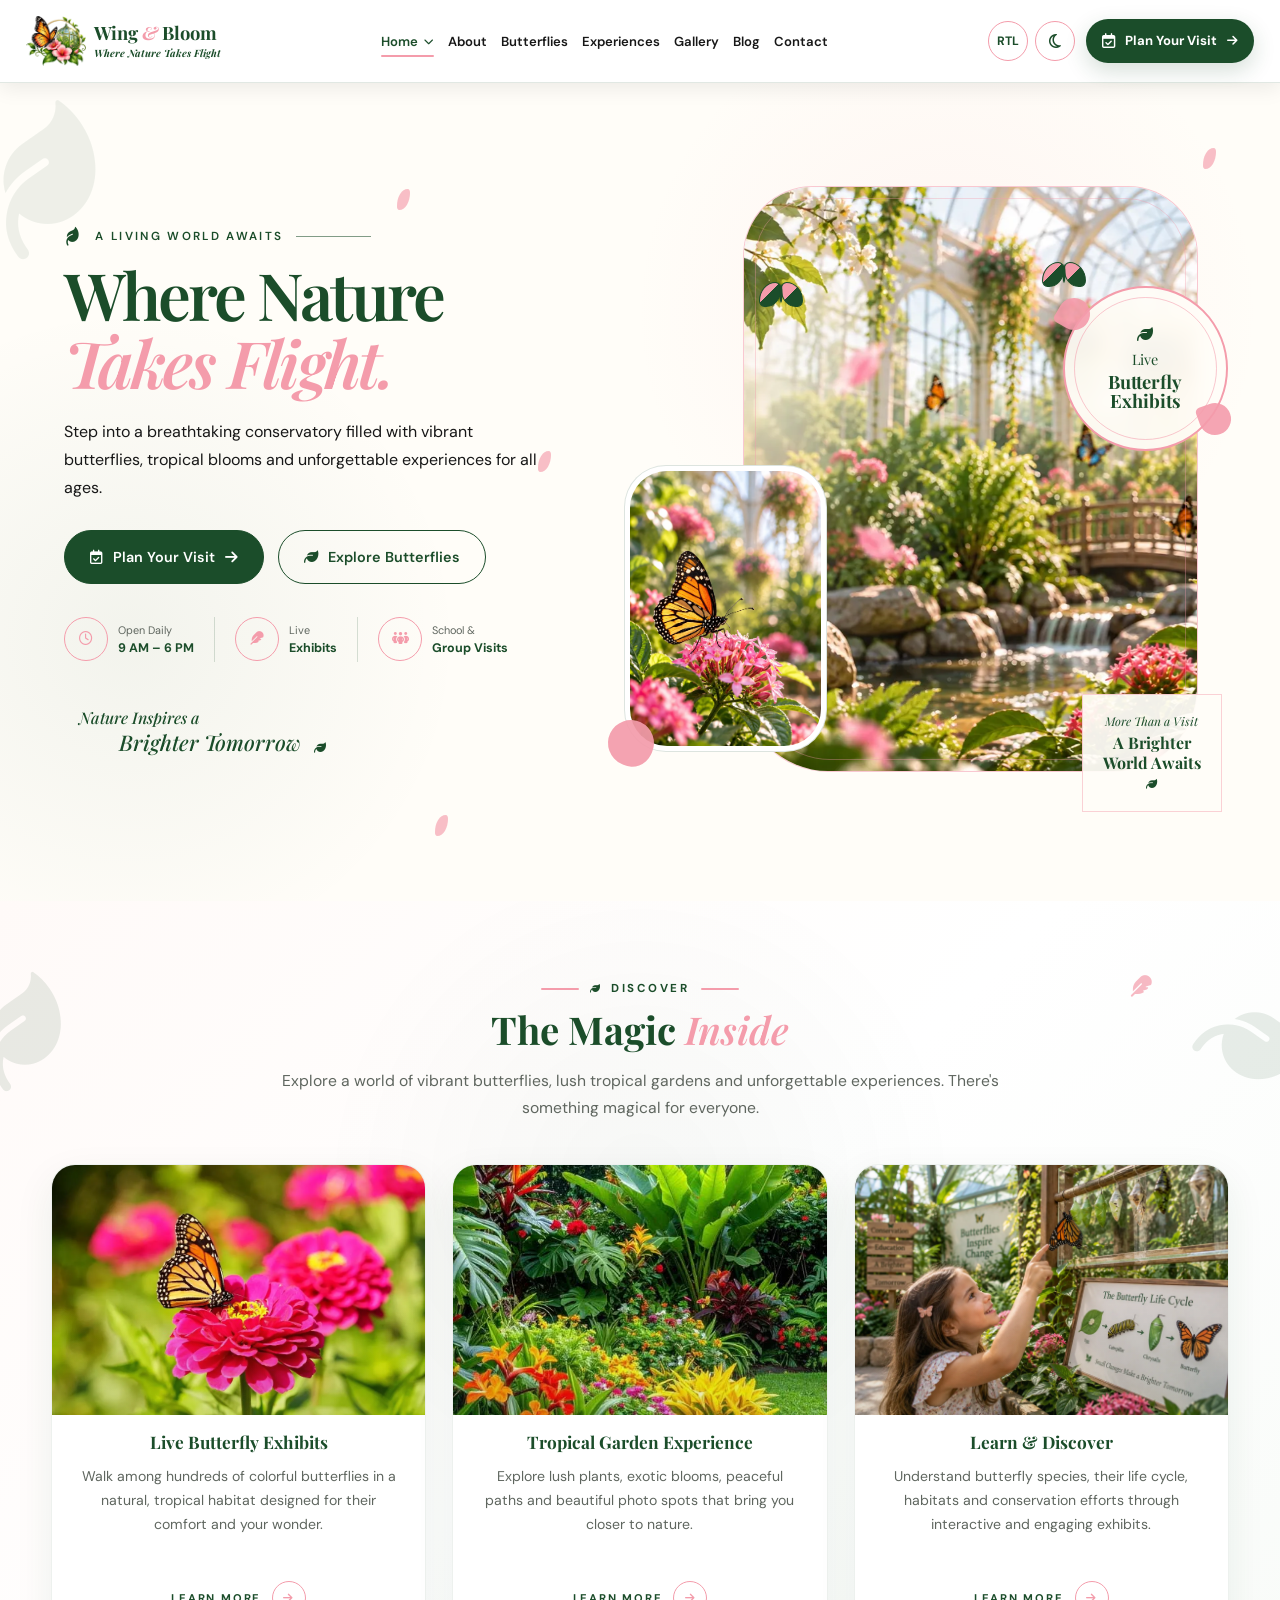
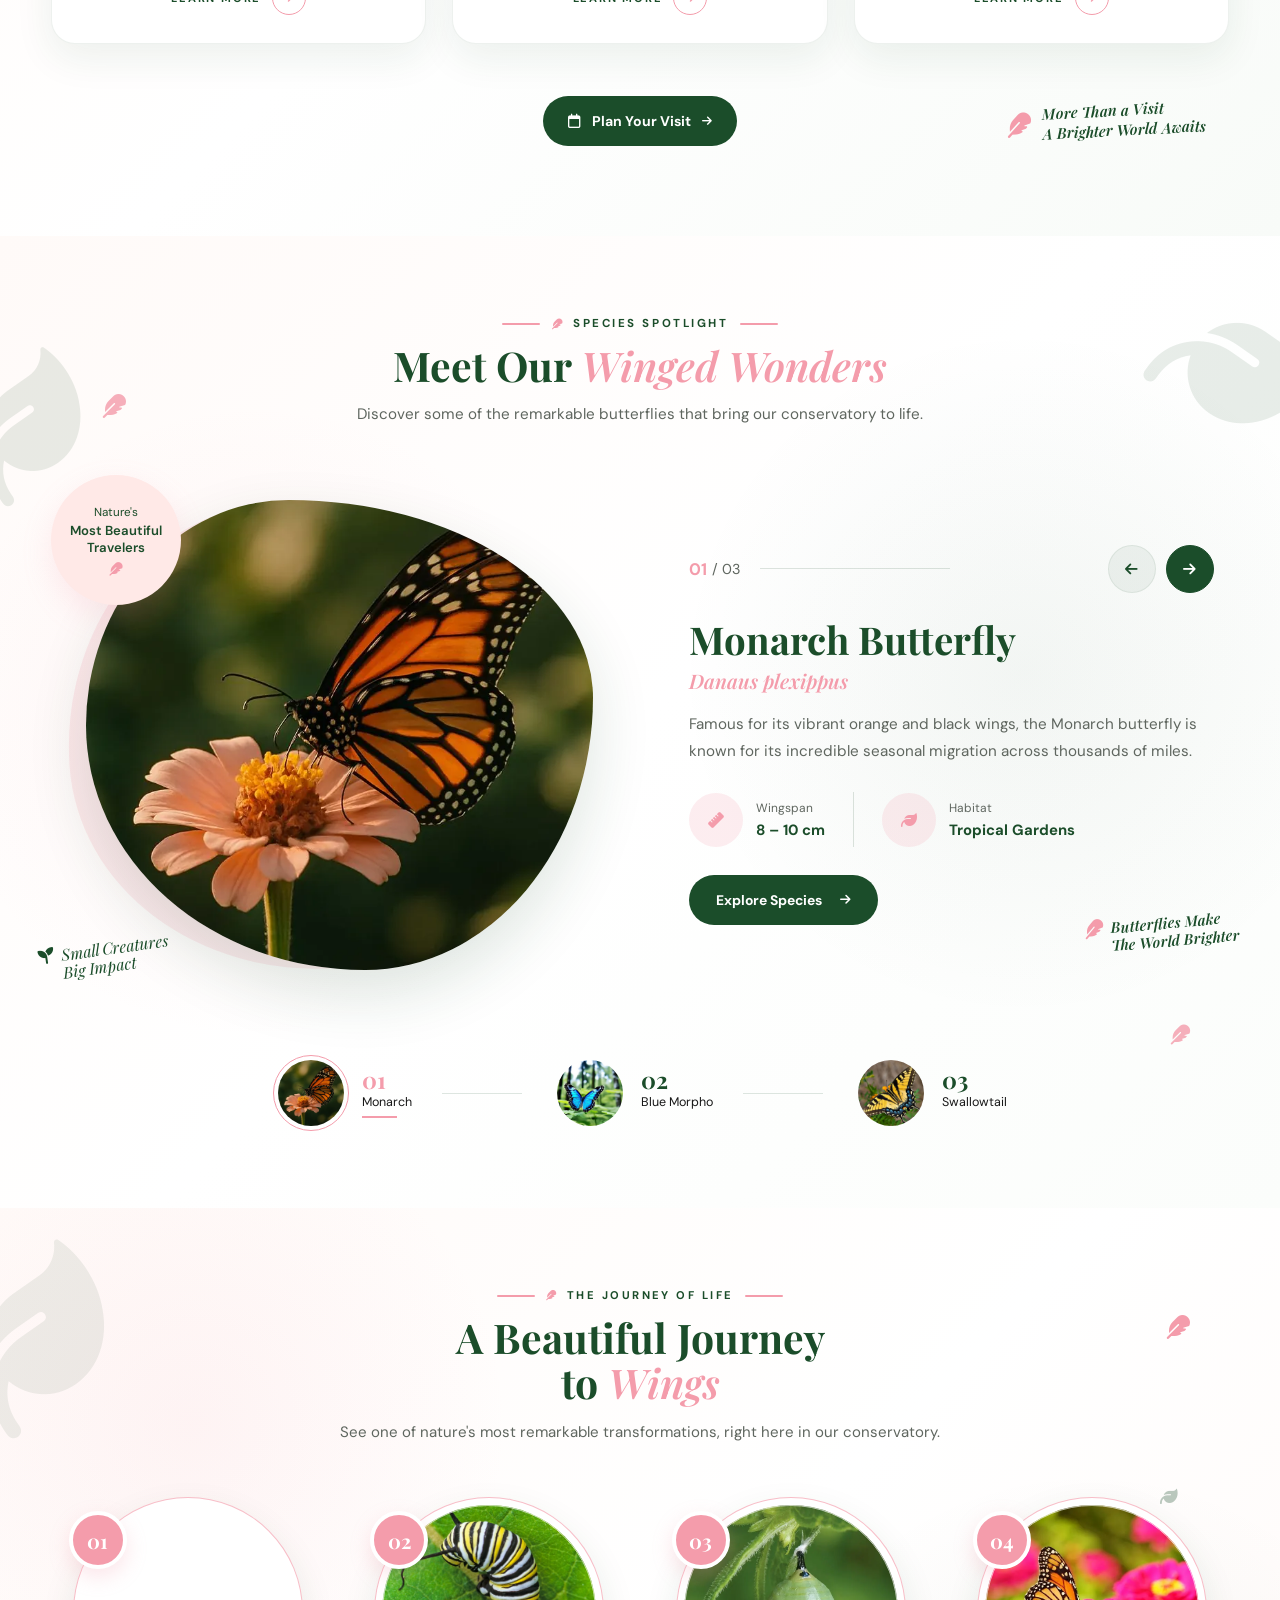
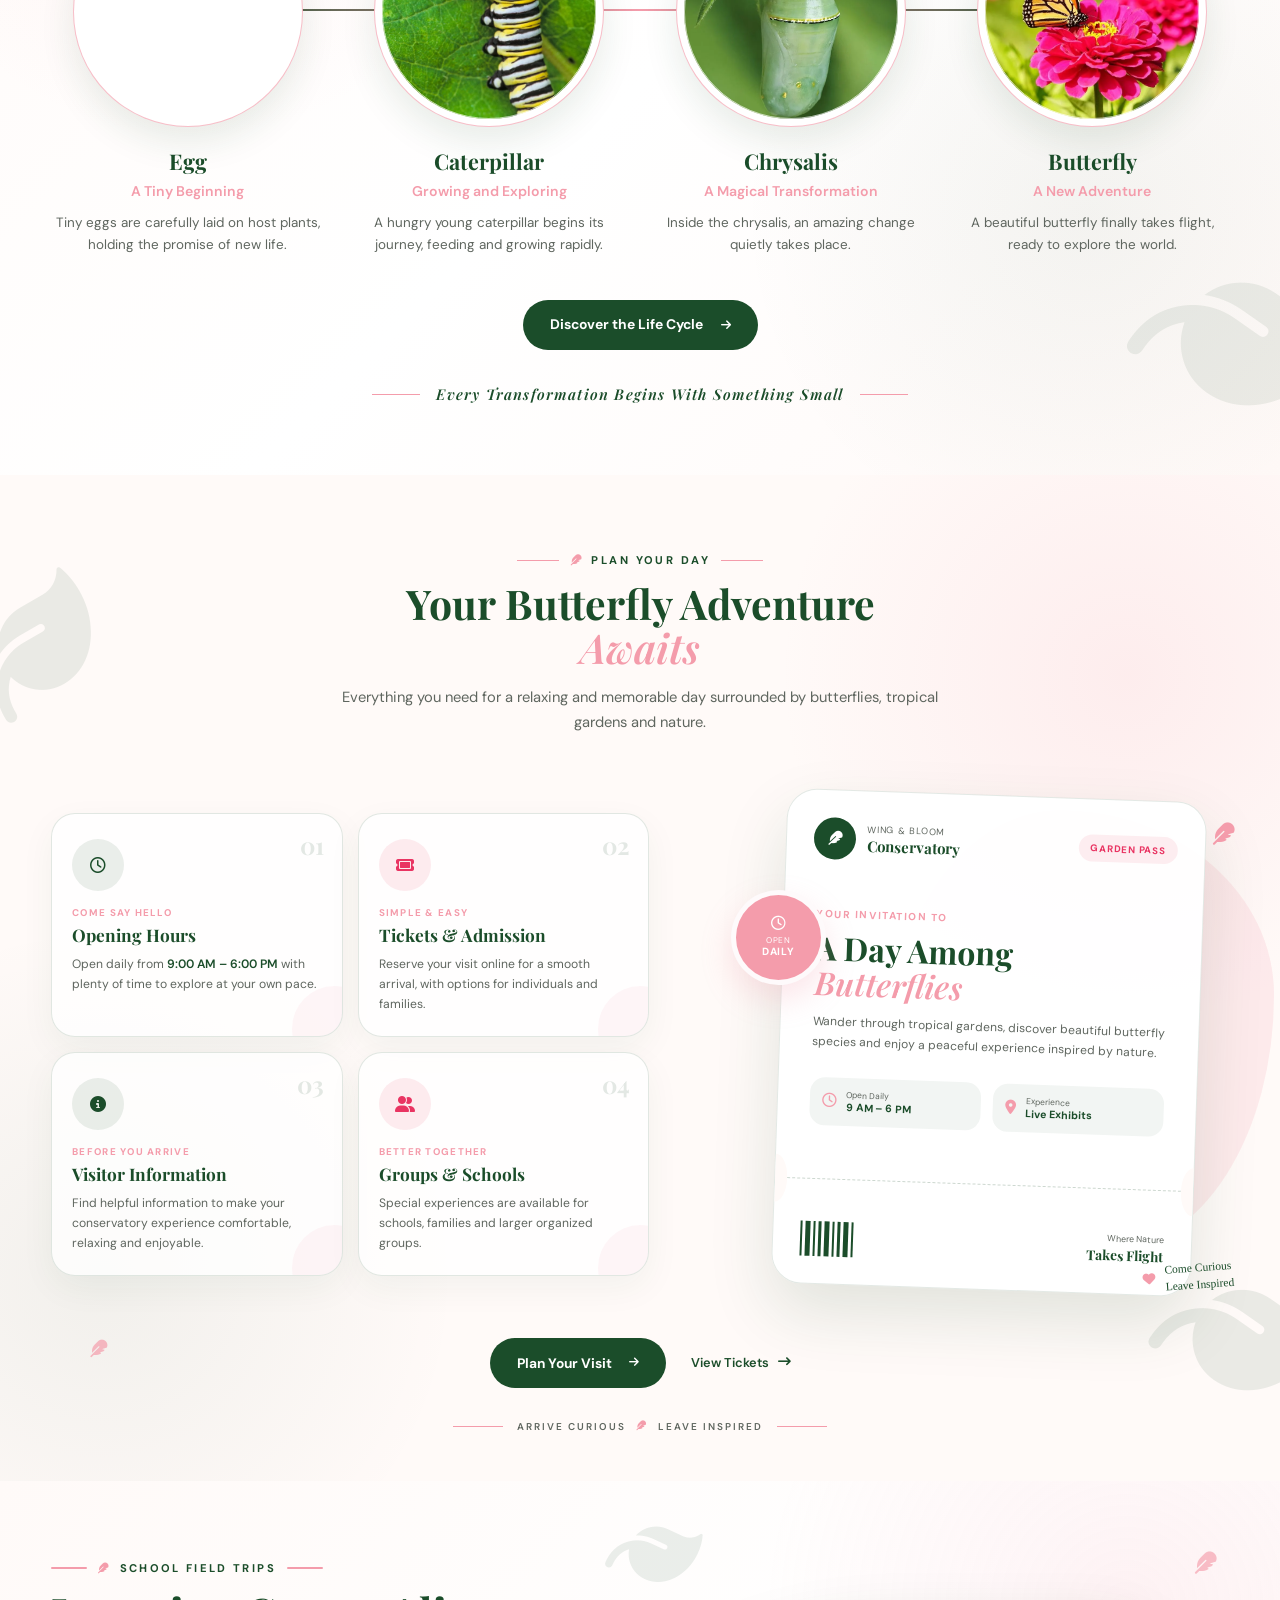
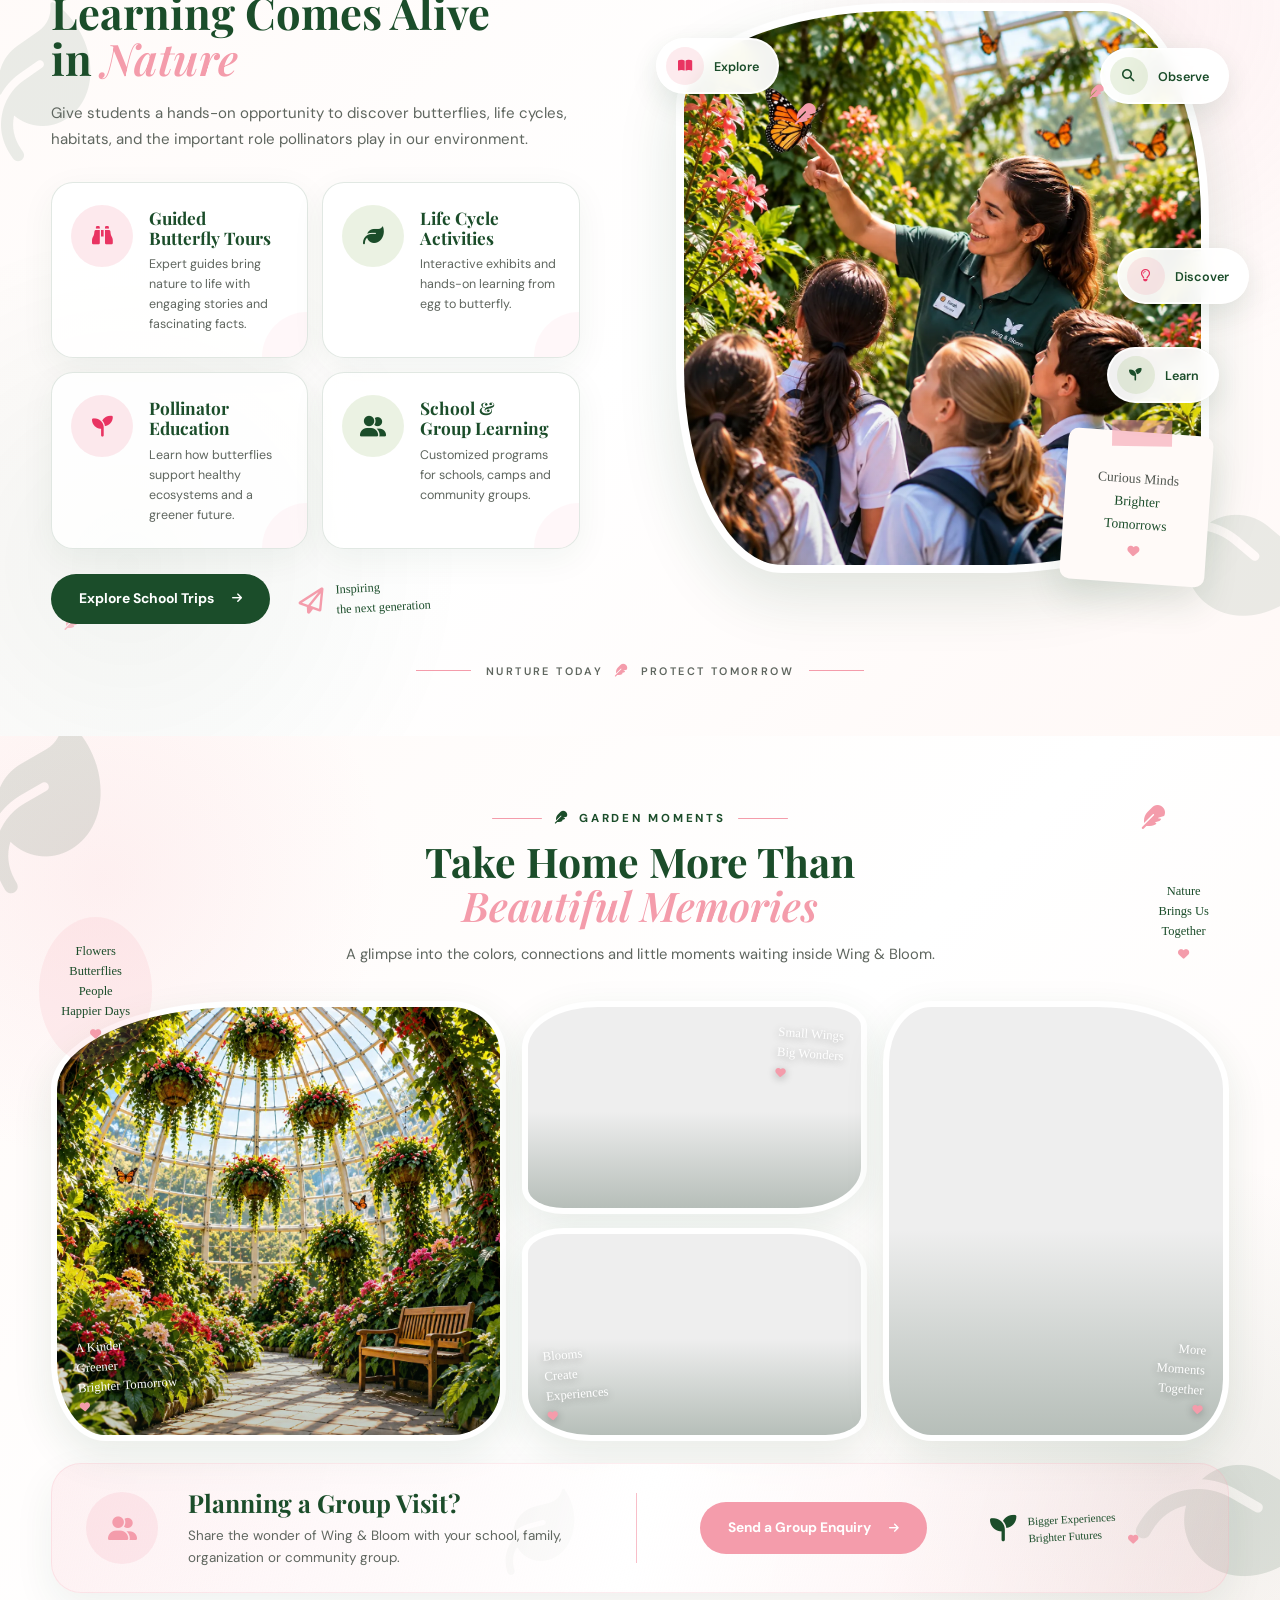
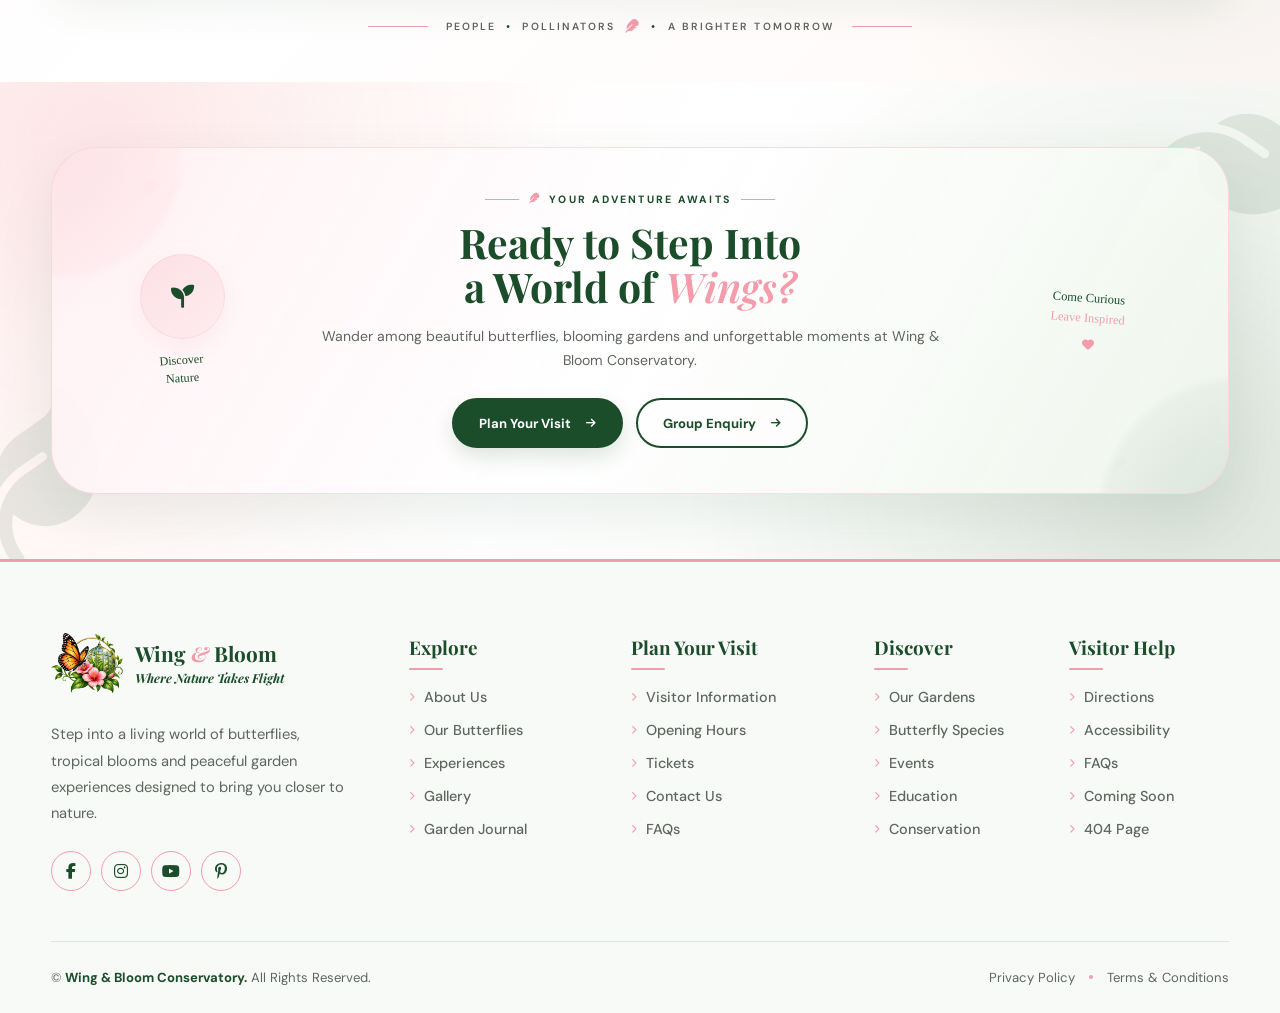
==== commit b1b59bdd: "first commit" ====
--- a/index.html
+++ b/index.html
@@ -8,13 +8,13 @@
 
     <title>Wing & Bloom Conservatory</title>
     <link rel="icon" type="image/png" href="images/favicon.png">
- <!-- Google Fonts -->
+ 
   
 <link rel="preconnect" href="https://fonts.googleapis.com">
 <link rel="preconnect" href="https://fonts.gstatic.com" crossorigin>
 <link href="https://fonts.googleapis.com/css2?family=DM+Sans:wght@400;500;600;700&family=Playfair+Display:ital,wght@0,500;0,600;0,700;1,600&display=swap" rel="stylesheet">
 
-<!-- Font Awesome -->
+
 <link rel="stylesheet"
       href="https://cdnjs.cloudflare.com/ajax/libs/font-awesome/6.7.2/css/all.min.css">
     <link rel="stylesheet" href="./index.css">
@@ -27,7 +27,7 @@
     <header class="site-header" id="siteHeader">
     <div class="header-container">
 
-        <!-- BRAND -->
+       
         <a href="index.html" class="brand" aria-label="Wing and Bloom Conservatory Home">
             <img decoding="async" src="./images/logo.webp"
                  alt="Wing & Bloom Conservatory"
@@ -42,7 +42,7 @@
             </div>
         </a>
 
-        <!-- DESKTOP NAV -->
+      
         <nav class="main-nav" id="mainNav">
 
             <div class="nav-item has-dropdown">
@@ -98,17 +98,17 @@
                 <a href="contact.html" class="nav-link">Contact</a>
             </div>
 
-            <!-- MOBILE CTA -->
+        
             <a href="book-a-visit.html" class="mobile-cta">
                 <i class="fa-regular fa-calendar-check"></i>
                 Plan Your Visit
             </a>
         </nav>
 
-        <!-- HEADER ACTIONS -->
+      
         <div class="header-actions">
 
-            <!-- RTL / LTR -->
+       
             <button class="header-tool rtl-btn"
                     id="rtlToggle"
                     type="button"
@@ -116,7 +116,7 @@
                 <span id="directionText">RTL</span>
             </button>
 
-            <!-- DARK / LIGHT -->
+         
             <button class="header-tool theme-btn"
                     id="themeToggle"
                     type="button"
@@ -124,14 +124,14 @@
                 <i class="fa-regular fa-moon" id="themeIcon"></i>
             </button>
 
-            <!-- PRIMARY CTA -->
+         
             <a href="book-a-visit.html" class="header-cta">
                 <i class="fa-regular fa-calendar-check"></i>
                 <span>Plan Your Visit</span>
                 <i class="fa-solid fa-arrow-right cta-arrow"></i>
             </a>
 
-            <!-- HAMBURGER -->
+        
             <button class="menu-toggle"
                     id="menuToggle"
                     type="button"
@@ -148,15 +148,15 @@
 </header>
 
 
-<!-- ================= HOME 1 HERO ================= -->
+
 <section class="home1-hero" id="home">
 
-    <!-- Decorative leaves -->
+   
     <div class="hero-leaves hero-leaves-left">
         <i class="fa-solid fa-leaf"></i>
     </div>
 
-    <!-- Floating petals -->
+  
     <span class="hero-petal petal-1"></span>
     <span class="hero-petal petal-2"></span>
     <span class="hero-petal petal-3"></span>
@@ -164,7 +164,7 @@
 
     <div class="home1-container">
 
-        <!-- ================= LEFT CONTENT ================= -->
+    
         <div class="hero-content">
 
             <div class="hero-eyebrow reveal">
@@ -209,7 +209,7 @@
             </div>
 
 
-            <!-- VISITOR INFO -->
+           
             <div class="hero-info reveal">
 
                 <div class="info-box">
@@ -258,7 +258,7 @@
             </div>
 
 
-            <!-- SIGNATURE -->
+       
             <div class="hero-signature reveal">
 
                 <span>Nature Inspires a</span>
@@ -271,7 +271,7 @@
         </div>
 
 
-        <!-- ================= RIGHT VISUAL ================= -->
+      
         <div class="hero-visual">
 
             <div class="hero-image-frame reveal-right">
@@ -282,13 +282,13 @@
                     class="hero-main-image"
                 >
 
-                <!-- image accent border -->
+             
                 <div class="image-accent"></div>
 
             </div>
 
 
-            <!-- SMALL OVERLAPPING IMAGE -->
+ 
             <div class="hero-small-card">
 
                 <img loading="lazy" decoding="async"
@@ -301,7 +301,7 @@
             </div>
 
 
-            <!-- LIVE EXHIBIT BADGE -->
+           
             <div class="hero-live-badge">
 
                 <div class="badge-inner">
@@ -324,7 +324,7 @@
             </div>
 
 
-            <!-- FLOATING BUTTERFLY 1 -->
+      
             <div class="css-butterfly butterfly-one">
                 <span class="wing wing-left"></span>
                 <span class="butterfly-body"></span>
@@ -332,7 +332,7 @@
             </div>
 
 
-            <!-- FLOATING BUTTERFLY 2 -->
+   
             <div class="css-butterfly butterfly-two">
                 <span class="wing wing-left"></span>
                 <span class="butterfly-body"></span>
@@ -340,7 +340,7 @@
             </div>
 
 
-            <!-- BOTTOM MESSAGE CARD -->
+           
             <div class="hero-note">
 
                 <span>More Than a Visit</span>
@@ -363,13 +363,11 @@
 
 
 
-<!-- =====================================================
-     THE MAGIC INSIDE SECTION
-===================================================== -->
+
 
 <section class="magic-section" id="experiences">
 
-    <!-- Decorative Elements -->
+    
     <div class="magic-decoration magic-decoration-left">
         <i class="fa-solid fa-leaf"></i>
     </div>
@@ -384,7 +382,7 @@
 
     <div class="magic-container">
 
-        <!-- ================= SECTION HEADER ================= -->
+
 
         <div class="magic-header magic-reveal">
 
@@ -418,12 +416,12 @@
         </div>
 
 
-        <!-- ================= CARDS ================= -->
+      
 
         <div class="magic-grid">
 
 
-            <!-- CARD 1 -->
+      
 
             <article class="magic-card magic-reveal">
 
@@ -473,7 +471,7 @@
 
 
 
-            <!-- CARD 2 -->
+           
 
             <article class="magic-card magic-reveal">
 
@@ -522,7 +520,7 @@
 
 
 
-            <!-- CARD 3 -->
+            
 
             <article class="magic-card magic-reveal">
 
@@ -572,9 +570,6 @@
 
         </div>
 
-
-        <!-- ================= BOTTOM ================= -->
-
         <div class="magic-bottom magic-reveal">
 
 
@@ -611,9 +606,6 @@
 
 
 
-<!-- =========================================================
-     SECTION 03 - SPECIES SPOTLIGHT
-========================================================= -->
 
 <section class="species-section" id="species-spotlight">
 
@@ -637,7 +629,7 @@
 
     <div class="species-container">
 
-        <!-- ================= HEADER ================= -->
+
 
         <div class="species-header species-reveal">
 
@@ -669,11 +661,11 @@
         </div>
 
 
-        <!-- ================= MAIN CONTENT ================= -->
+        
 
         <div class="species-showcase">
 
-            <!-- LEFT IMAGE -->
+            
 
             <div class="species-visual species-reveal">
 
@@ -692,7 +684,7 @@
                 </div>
 
 
-                <!-- Small Badge -->
+              
 
                 <div class="species-image-badge">
 
@@ -709,7 +701,7 @@
                 </div>
 
 
-                <!-- Signature -->
+               
 
                 <div class="species-left-note">
 
@@ -725,11 +717,10 @@
             </div>
 
 
-            <!-- RIGHT CONTENT -->
 
             <div class="species-content species-reveal">
 
-                <!-- Counter + Arrows -->
+               
 
                 <div class="species-content-top">
 
@@ -768,7 +759,7 @@
                 </div>
 
 
-                <!-- Dynamic Content -->
+               
 
                 <div class="species-dynamic-content" id="speciesDynamicContent">
 
@@ -789,7 +780,7 @@
                     </p>
 
 
-                    <!-- Details -->
+                   
 
                     <div class="species-details">
 
@@ -832,7 +823,7 @@
                     </div>
 
 
-                    <!-- CTA -->
+                 
 
                     <a
                         href="butterflies.html#species"
@@ -846,7 +837,7 @@
                 </div>
 
 
-                <!-- Decorative Note -->
+               
 
                 <div class="species-right-note">
 
@@ -864,11 +855,11 @@
         </div>
 
 
-        <!-- ================= SPECIES SELECTOR ================= -->
+        
 
         <div class="species-selector species-reveal">
 
-            <!-- MONARCH -->
+            
 
             <button
                 class="species-option active"
@@ -899,7 +890,7 @@
             <div class="species-selector-line"></div>
 
 
-            <!-- BLUE MORPHO -->
+       
 
             <button
                 class="species-option"
@@ -930,7 +921,7 @@
             <div class="species-selector-line"></div>
 
 
-            <!-- SWALLOWTAIL -->
+        
 
             <button
                 class="species-option"
@@ -966,13 +957,11 @@
 
 
 
-<!-- =========================================================
-     SECTION 04 - BUTTERFLY LIFE CYCLE
-========================================================= -->
+
 
 <section class="life-section" id="life-cycle">
 
-    <!-- Background Decorations -->
+    
     <div class="life-decor life-decor-left">
         <i class="fa-solid fa-leaf"></i>
     </div>
@@ -996,9 +985,7 @@
 
     <div class="life-container">
 
-        <!-- =================================================
-             HEADER
-        ================================================== -->
+   
 
         <div class="life-header">
 
@@ -1032,9 +1019,7 @@
         </div>
 
 
-        <!-- =================================================
-             JOURNEY
-        ================================================== -->
+      
 
         <div class="life-journey">
 
@@ -1044,9 +1029,7 @@
             </div>
 
 
-            <!-- =============================================
-                 STAGE 01 - EGG
-            ============================================== -->
+    
 
             <article class="life-stage life-reveal fade-left">
 
@@ -1082,9 +1065,7 @@
             </article>
 
 
-            <!-- =============================================
-                 STAGE 02 - CATERPILLAR
-            ============================================== -->
+
 
             <article class="life-stage life-reveal fade-up">
 
@@ -1120,9 +1101,7 @@
             </article>
 
 
-            <!-- =============================================
-                 STAGE 03 - CHRYSALIS
-            ============================================== -->
+  
 
             <article class="life-stage life-reveal fade-down">
 
@@ -1158,9 +1137,6 @@
             </article>
 
 
-            <!-- =============================================
-                 STAGE 04 - BUTTERFLY
-            ============================================== -->
 
             <article class="life-stage life-reveal fade-right">
 
@@ -1198,9 +1174,6 @@
         </div>
 
 
-        <!-- =================================================
-             CTA
-        ================================================== -->
 
         <div class="life-bottom life-reveal fade-up">
 
@@ -1234,13 +1207,11 @@
 
 
 
-<!-- =========================================================
-     SECTION 05 - PLAN YOUR VISIT
-========================================================= -->
+
 
 <section class="visit-section" id="plan-your-visit">
 
-    <!-- Decorative Elements -->
+   
     <span class="visit-decor visit-decor-one">
         <i class="fa-solid fa-leaf"></i>
     </span>
@@ -1256,9 +1227,7 @@
 
     <div class="visit-container">
 
-        <!-- ================================================
-             SECTION HEADER
-        ================================================= -->
+       
 
         <div class="visit-header">
 
@@ -1288,19 +1257,15 @@
         </div>
 
 
-        <!-- ================================================
-             MAIN LAYOUT
-        ================================================= -->
+    
 
         <div class="visit-layout">
 
-            <!-- ============================================
-                 LEFT - VISIT INFORMATION
-            ============================================= -->
+        
 
             <div class="visit-info">
 
-                <!-- OPENING HOURS -->
+                
 
                 <article class="visit-item visit-reveal visit-fade-left">
 
@@ -1329,7 +1294,7 @@
                 </article>
 
 
-                <!-- TICKETS -->
+               
 
                 <article class="visit-item visit-reveal visit-fade-left">
 
@@ -1357,7 +1322,7 @@
                 </article>
 
 
-                <!-- VISITOR INFO -->
+               
 
                 <article class="visit-item visit-reveal visit-fade-left">
 
@@ -1386,7 +1351,7 @@
                 </article>
 
 
-                <!-- GROUPS -->
+                
 
                 <article class="visit-item visit-reveal visit-fade-left">
 
@@ -1416,20 +1381,18 @@
             </div>
 
 
-            <!-- ============================================
-                 RIGHT - ADMISSION PASS
-            ============================================= -->
+           
 
             <div class="visit-pass-wrap visit-reveal visit-fade-right">
 
-                <!-- Pink background shape -->
+                
                 <div class="visit-pass-blob"></div>
 
 
-                <!-- Main Pass -->
+              
                 <div class="visit-pass">
 
-                    <!-- Pass Top -->
+                 
                     <div class="visit-pass-top">
 
                         <div class="visit-pass-brand">
@@ -1458,7 +1421,7 @@
                     </div>
 
 
-                    <!-- Main content -->
+                   
 
                     <div class="visit-pass-main">
 
@@ -1504,7 +1467,7 @@
                     </div>
 
 
-                    <!-- Ticket tear line -->
+                    
 
                     <div class="visit-ticket-line">
 
@@ -1517,7 +1480,7 @@
                     </div>
 
 
-                    <!-- Bottom -->
+                 
 
                     <div class="visit-pass-bottom">
 
@@ -1549,7 +1512,7 @@
                 </div>
 
 
-                <!-- Floating Badge -->
+                
 
                 <div class="visit-open-badge">
                     <i class="fa-regular fa-clock"></i>
@@ -1561,7 +1524,7 @@
                 </div>
 
 
-                <!-- Floating note -->
+                
 
                 <div class="visit-hand-note">
                     <i class="fa-solid fa-heart"></i>
@@ -1573,7 +1536,7 @@
                 </div>
 
 
-                <!-- Decorative Butterfly -->
+         
 
                 <span class="visit-pass-butterfly">
                     <i class="fa-solid fa-feather"></i>
@@ -1584,9 +1547,7 @@
         </div>
 
 
-        <!-- ================================================
-             CTA
-        ================================================= -->
+    
 
         <div class="visit-actions visit-reveal visit-fade-up">
 
@@ -1604,9 +1565,7 @@
         </div>
 
 
-        <!-- ================================================
-             BOTTOM MESSAGE
-        ================================================= -->
+      
 
         <div class="visit-bottom visit-reveal visit-fade-up">
 
@@ -1629,13 +1588,11 @@
 
 
 
-<!-- =========================================================
-     SECTION 06 - SCHOOL FIELD TRIPS
-========================================================= -->
+
 
 <section class="school-section" id="school-trips">
 
-    <!-- Decorative elements -->
+    
     <span class="school-decor-leaf school-leaf-1">
         <i class="fa-solid fa-leaf"></i>
     </span>
@@ -1661,9 +1618,7 @@
 
         <div class="school-grid">
 
-            <!-- =================================================
-                 LEFT CONTENT
-            ================================================== -->
+      
 
             <div class="school-content">
 
@@ -1692,9 +1647,7 @@
                 </p>
 
 
-                <!-- =============================================
-                     LEARNING CARDS
-                ============================================== -->
+
 
                 <div class="school-cards">
 
@@ -1720,7 +1673,6 @@
                     </article>
 
 
-                    <!-- CARD 02 -->
                     <article class="school-card school-reveal school-fade-down">
 
                         <div class="school-card-icon school-icon-green">
@@ -1742,7 +1694,7 @@
                     </article>
 
 
-                    <!-- CARD 03 -->
+                 
                     <article class="school-card school-reveal school-fade-up">
 
                         <div class="school-card-icon school-icon-pink">
@@ -1764,7 +1716,7 @@
                     </article>
 
 
-                    <!-- CARD 04 -->
+                  
                     <article class="school-card school-reveal school-fade-right">
 
                         <div class="school-card-icon school-icon-green">
@@ -1788,9 +1740,7 @@
                 </div>
 
 
-                <!-- =============================================
-                     CTA
-                ============================================== -->
+
 
                 <div class="school-actions school-reveal school-fade-up">
 
@@ -1814,9 +1764,7 @@
             </div>
 
 
-            <!-- =================================================
-                 RIGHT IMAGE
-            ================================================== -->
+
 
             <div class="school-visual school-reveal school-fade-right">
 
@@ -1832,7 +1780,7 @@
                 </div>
 
 
-                <!-- Floating badges -->
+             
 
                 <div class="school-badge school-badge-explore">
                     <span>
@@ -1866,7 +1814,7 @@
                 </div>
 
 
-                <!-- Note card -->
+          
 
                 <div class="school-note-card">
                     <span class="school-tape"></span>
@@ -1880,7 +1828,7 @@
                 </div>
 
 
-                <!-- Butterfly decorations -->
+               
 
                 <span class="school-image-butterfly butterfly-one">
                     <i class="fa-solid fa-feather"></i>
@@ -1895,9 +1843,7 @@
         </div>
 
 
-        <!-- =================================================
-             BOTTOM MESSAGE
-        ================================================== -->
+     
 
         <div class="school-bottom school-reveal school-fade-up">
 
@@ -1920,9 +1866,7 @@
 
 
 
-<!-- =========================================================
-     SECTION 07 - GARDEN MOMENTS
-========================================================= -->
+
 
 <section class="garden-moments-section" id="garden-moments">
 
@@ -1946,9 +1890,7 @@
 
     <div class="gm-container">
 
-        <!-- =================================================
-             HEADING
-        ================================================== -->
+    
 
         <div class="gm-header">
 
@@ -1980,13 +1922,11 @@
         </div>
 
 
-        <!-- =================================================
-             GALLERY
-        ================================================== -->
+    
 
         <div class="gm-gallery">
 
-            <!-- LEFT LARGE IMAGE -->
+           
 
             <article class="gm-photo gm-photo-main gm-reveal gm-fade-left">
 
@@ -2008,11 +1948,11 @@
             </article>
 
 
-            <!-- CENTER IMAGES -->
+           
 
             <div class="gm-center-gallery">
 
-                <!-- BUTTERFLY -->
+               
 
                 <article class="gm-photo gm-photo-butterfly gm-reveal gm-fade-down">
 
@@ -2033,7 +1973,7 @@
                 </article>
 
 
-                <!-- FLOWERS -->
+                
 
                 <article class="gm-photo gm-photo-flowers gm-reveal gm-fade-up">
 
@@ -2057,7 +1997,7 @@
             </div>
 
 
-            <!-- RIGHT FAMILY IMAGE -->
+            
 
             <article class="gm-photo gm-photo-family gm-reveal gm-fade-right">
 
@@ -2081,9 +2021,7 @@
         </div>
 
 
-        <!-- =================================================
-             SIDE NOTES
-        ================================================== -->
+     
 
         <div class="gm-side-note gm-side-note-left gm-reveal gm-fade-left">
             <span>
@@ -2108,9 +2046,7 @@
         </div>
 
 
-        <!-- =================================================
-             GROUP VISIT CTA
-        ================================================== -->
+      
 
         <div class="gm-group-box gm-reveal gm-fade-up">
 
@@ -2161,9 +2097,7 @@
         </div>
 
 
-        <!-- =================================================
-             BOTTOM MESSAGE
-        ================================================== -->
+  
 
         <div class="gm-bottom gm-reveal gm-fade-up">
 
@@ -2192,9 +2126,7 @@
 
 
 
-<!-- =========================================================
-     FINAL CTA - WING & BLOOM
-========================================================= -->
+
 
 <section class="wb-cta-section">
 
@@ -2233,7 +2165,7 @@
             </div>
 
 
-            <!-- MAIN CONTENT -->
+         
 
             <div class="wb-cta-content">
 
@@ -2282,7 +2214,7 @@
             </div>
 
 
-            <!-- RIGHT SMALL DETAIL -->
+          
 
             <div class="wb-cta-side wb-cta-side-right">
 
@@ -2310,14 +2242,14 @@
 
 <footer class="site-footer">
 
-    <!-- Top Accent Line -->
+    
     <div class="footer-top-line"></div>
 
     <div class="footer-container">
 
         <div class="footer-main">
 
-            <!-- ================= BRAND ================= -->
+        
 
             <div class="footer-brand">
 
@@ -2370,7 +2302,7 @@
             </div>
 
 
-            <!-- ================= EXPLORE ================= -->
+           
 
             <div class="footer-column">
 
@@ -2393,7 +2325,7 @@
             </div>
 
 
-            <!-- ================= PLAN VISIT ================= -->
+           
 
             <div class="footer-column">
 
@@ -2416,12 +2348,12 @@
             </div>
 
 
-            <!-- ================= QUICK LINKS ================= -->
+            
 
             <div class="footer-quick-area">
 
 
-                <!-- DISCOVER -->
+                
 
                 <div class="footer-quick-column">
 
@@ -2444,9 +2376,7 @@
                 </div>
 
 
-                <!-- VISITOR HELP -->
-
-              <!-- VISITOR HELP -->
+             
 <div class="footer-quick-column">
 
     <h3 class="footer-title">Visitor Help</h3>
@@ -2497,7 +2427,7 @@
         </div>
 
 
-        <!-- ================= BOTTOM ================= -->
+
 
         <div class="footer-bottom">
 
--- a/index.css
+++ b/index.css
@@ -1,15 +1,12 @@
 @import url('https://fonts.googleapis.com/css2?family=DM+Sans:wght@400;500;600;700&family=Playfair+Display:ital,wght@0,400;0,500;0,600;0,700;1,500;1,600;1,700&display=swap');
 
-/* =========================================================
-   HOME 1 HERO - FINAL CLEAN VERSION
-   HEADER & FOOTER NOT TOUCHED
-========================================================= */
+
 
 .home1-hero {
     position: relative;
     width: 100%;
 
-    /* Stable desktop height */
+   
     height: calc(100vh - var(--header-height));
     min-height: 650px;
 
@@ -37,9 +34,7 @@
 }
 
 
-/* =========================================================
-   MAIN CONTAINER
-========================================================= */
+
 
 .home1-container {
     position: relative;
@@ -60,9 +55,6 @@
 }
 
 
-/* =========================================================
-   LEFT CONTENT
-========================================================= */
 
 .hero-content {
     position: relative;
@@ -74,9 +66,7 @@
 }
 
 
-/* =========================================================
-   EYEBROW
-========================================================= */
+
 
 .hero-eyebrow {
     display: flex;
@@ -113,9 +103,7 @@
 }
 
 
-/* =========================================================
-   HEADING
-========================================================= */
+
 
 .hero-title {
     margin: 0;
@@ -149,9 +137,7 @@
 }
 
 
-/* =========================================================
-   DESCRIPTION
-========================================================= */
+
 
 .hero-description {
     width: 100%;
@@ -167,9 +153,6 @@
 }
 
 
-/* =========================================================
-   BUTTONS
-========================================================= */
 
 .hero-buttons {
     display: flex;
@@ -218,7 +201,7 @@
 }
 
 
-/* PRIMARY BUTTON */
+
 
 .hero-btn-primary {
     color: #fff;
@@ -250,7 +233,7 @@
 
     background: var(--secondary);
 
-    /* IMPORTANT */
+    
     border-color: transparent;
 
     transform: translateY(-2px);
@@ -270,7 +253,7 @@
 }
 
 
-/* OUTLINE BUTTON */
+
 
 .hero-btn-outline {
     color: var(--primary);
@@ -294,9 +277,6 @@
 }
 
 
-/* =========================================================
-   INFORMATION
-========================================================= */
 
 .hero-info {
     display: flex;
@@ -383,9 +363,7 @@
 }
 
 
-/* =========================================================
-   SIGNATURE
-========================================================= */
+
 
 .hero-signature {
     position: relative;
@@ -436,9 +414,6 @@
 }
 
 
-/* =========================================================
-   RIGHT VISUAL
-========================================================= */
 
 .hero-visual {
     position: relative;
@@ -453,9 +428,6 @@
 }
 
 
-/* =========================================================
-   MAIN IMAGE
-========================================================= */
 
 .hero-image-frame {
     position: absolute;
@@ -476,7 +448,6 @@
 
     background: #fff;
 
-    /* Keeps animation inside image only */
     contain: paint;
 }
 
@@ -517,9 +488,6 @@
 }
 
 
-/* =========================================================
-   SMALL BUTTERFLY IMAGE
-========================================================= */
 
 .hero-small-card {
     position: absolute;
@@ -581,9 +549,6 @@
 }
 
 
-/* =========================================================
-   LIVE BUTTERFLY BADGE
-========================================================= */
 
 .hero-live-badge {
     position: absolute;
@@ -612,7 +577,7 @@
     -webkit-backdrop-filter: blur(8px);
 
     animation:
-        homeBadgeFloat
+      
         4s ease-in-out infinite;
 }
 
@@ -673,9 +638,7 @@
 }
 
 
-/* =========================================================
-   BADGE FLOWERS
-========================================================= */
+
 
 .badge-flower {
     position: absolute;
@@ -710,9 +673,7 @@
 }
 
 
-/* =========================================================
-   BOTTOM NOTE
-========================================================= */
+
 
 .hero-note {
     position: absolute;
@@ -735,7 +696,7 @@
     text-align: center;
 
     animation:
-        homeNoteFloat
+      
         5.5s ease-in-out infinite;
 }
 
@@ -771,9 +732,7 @@
 }
 
 
-/* =========================================================
-   BUTTERFLIES
-========================================================= */
+
 
 .css-butterfly {
     position: absolute;
@@ -873,9 +832,7 @@
 }
 
 
-/* =========================================================
-   PETALS
-========================================================= */
+
 
 .hero-petal {
     position: absolute;
@@ -936,9 +893,7 @@
 }
 
 
-/* =========================================================
-   DECORATIVE LEAF
-========================================================= */
+
 
 .hero-leaves {
     position: absolute;
@@ -967,9 +922,7 @@
 }
 
 
-/* =========================================================
-   CONTENT ENTRANCE
-========================================================= */
+
 
 .reveal {
     opacity: 0;
@@ -1015,8 +968,7 @@
 }
 
 
-/* Main image entrance uses opacity only.
-   No translate that can visually shift layout. */
+
 
 .reveal-right {
     opacity: 0;
@@ -1030,9 +982,7 @@
 }
 
 
-/* =========================================================
-   ANIMATION KEYFRAMES
-========================================================= */
+
 
 @keyframes homeContentReveal {
 
@@ -1258,9 +1208,7 @@
 }
 
 
-/* =========================================================
-   DARK MODE - BANNER ONLY
-========================================================= */
+
 
 body.dark-theme .home1-hero {
     background:
@@ -1337,9 +1285,6 @@
 }
 
 
-/* =========================================================
-   RTL - BANNER ONLY
-========================================================= */
 
 html[dir="rtl"] .home1-container {
     direction: rtl;
@@ -1372,9 +1317,7 @@
 }
 
 
-/* =========================================================
-   SHORT LAPTOP SCREENS
-========================================================= */
+
 
 @media (min-width: 993px) and (max-height: 760px) {
 
@@ -1432,9 +1375,7 @@
 }
 
 
-/* =========================================================
-   LAPTOP
-========================================================= */
+
 
 @media (max-width: 1200px) {
 
@@ -1461,9 +1402,7 @@
 }
 
 
-/* =========================================================
-   TABLET
-========================================================= */
+
 
 @media (max-width: 992px) {
 
@@ -1535,9 +1474,7 @@
 }
 
 
-/* =========================================================
-   MOBILE
-========================================================= */
+
 
 @media (max-width: 650px) {
 
@@ -1662,7 +1599,7 @@
     }
 
 
-    /* RIGHT VISUAL */
+
 
     .hero-visual {
         height: 490px;
@@ -1749,9 +1686,6 @@
 }
 
 
-/* =========================================================
-   VERY SMALL MOBILE
-========================================================= */
 
 @media (max-width: 400px) {
 
@@ -1830,9 +1764,7 @@
 }
 
 
-/* =========================================================
-   REDUCED MOTION
-========================================================= */
+
 
 @media (prefers-reduced-motion: reduce) {
 
@@ -1866,11 +1798,6 @@
 
 
 
-/* =========================================================
-   HOME1 HERO - CLEAN MOBILE DESIGN
-   HEADER / FOOTER NOT TOUCHED
-========================================================= */
-
 @media (max-width: 576px) {
 
     .home1-hero {
@@ -1896,9 +1823,7 @@
     }
 
 
-    /* =========================
-       CONTENT
-    ========================= */
+   
 
     .hero-content {
         width: 100%;
@@ -1910,7 +1835,7 @@
     }
 
 
-    /* EYEBROW */
+    
 
     .hero-eyebrow {
         display: flex;
@@ -1934,9 +1859,7 @@
     }
 
 
-    /* =========================
-       TITLE
-    ========================= */
+    
 
     .hero-title {
         margin: 0;
@@ -1955,9 +1878,7 @@
     }
 
 
-    /* =========================
-       DESCRIPTION
-    ========================= */
+   
 
     .hero-description {
         width: 100%;
@@ -1970,9 +1891,7 @@
     }
 
 
-    /* =========================
-       BUTTONS
-    ========================= */
+ 
 
     .hero-buttons {
         width: 100%;
@@ -2000,9 +1919,7 @@
     }
 
 
-    /* =========================
-       VISITOR INFO
-    ========================= */
+
 
     .hero-info {
         width: 100%;
@@ -2065,9 +1982,7 @@
     }
 
 
-    /* =========================
-       SIGNATURE
-    ========================= */
+  
 
     .hero-signature {
         width: max-content;
@@ -2096,9 +2011,7 @@
     }
 
 
-    /* =========================
-       IMAGE COMPOSITION
-    ========================= */
+
 
     .hero-visual {
         position: relative;
@@ -2111,7 +2024,7 @@
     }
 
 
-    /* MAIN IMAGE */
+   
 
     .hero-image-frame {
         position: absolute;
@@ -2141,9 +2054,6 @@
     }
 
 
-    /* =========================
-       SMALL IMAGE
-    ========================= */
 
     .hero-small-card {
         left: 0;
@@ -2172,9 +2082,7 @@
     }
 
 
-    /* =========================
-       LIVE BADGE
-    ========================= */
+
 
     .hero-live-badge {
         top: 12%;
@@ -2212,9 +2120,7 @@
     }
 
 
-    /* =========================
-       NOTE CARD
-    ========================= */
+
 
     .hero-note {
         right: 0;
@@ -2240,9 +2146,7 @@
     }
 
 
-    /* =========================
-       DECORATIONS
-    ========================= */
+
 
     .butterfly-one {
         top: 5%;
@@ -2269,9 +2173,7 @@
 }
 
 
-/* =========================================================
-   360PX / SMALL MOBILE
-========================================================= */
+
 
 @media (max-width: 400px) {
 
@@ -2359,9 +2261,7 @@
 }
 
 
-/* =========================================================
-   EXTRA SMALL
-========================================================= */
+
 
 @media (max-width: 350px) {
 
@@ -2397,19 +2297,6 @@
 
 
 
-
-
-
-
-
-
-
-
-/* =====================================================
-   MOBILE - SMALL SCROLL FIX ONLY
-   Header & Footer NOT touched
-===================================================== */
-
 @media (max-width: 576px) {
 
     .home1-hero {
@@ -2437,14 +2324,14 @@
         margin-top: 17px;
     }
 
-    /* Main fix - reduce image area slightly */
+
     .hero-visual {
         height: 350px;
     }
 }
 
 
-/* Samsung / 360px phones */
+
 @media (max-width: 400px) {
 
     .home1-hero {
@@ -2481,21 +2368,6 @@
 
 
 
-
-
-
-
-
-
-/* =========================================================
-   WING & BLOOM
-   SECTION 02 - THE MAGIC INSIDE
-========================================================= */
-
-
-/* =========================================================
-   SECTION
-========================================================= */
 
 .magic-section {
     position: relative;
@@ -2520,9 +2392,7 @@
 }
 
 
-/* =========================================================
-   CONTAINER
-========================================================= */
+
 
 .magic-container {
     position: relative;
@@ -2534,9 +2404,7 @@
 }
 
 
-/* =========================================================
-   SECTION HEADER
-========================================================= */
+
 
 .magic-header {
     max-width: 820px;
@@ -2547,10 +2415,7 @@
 }
 
 
-/* =========================================================
-   DISCOVER TAGLINE
-   SAME STYLE FEEL AS BANNER EYEBROW
-========================================================= */
+
 
 .magic-subtitle {
     display: flex;
@@ -2608,9 +2473,6 @@
 }
 
 
-/* =========================================================
-   MAIN TITLE
-========================================================= */
 
 .magic-title {
     margin: 0;
@@ -2637,9 +2499,6 @@
 }
 
 
-/* =========================================================
-   DESCRIPTION
-========================================================= */
 
 .magic-description {
     max-width: 720px;
@@ -2658,9 +2517,7 @@
 }
 
 
-/* =========================================================
-   CARDS GRID
-========================================================= */
+
 
 .magic-grid {
     display: grid;
@@ -2672,9 +2529,6 @@
 }
 
 
-/* =========================================================
-   CARD
-========================================================= */
 
 .magic-card {
     position: relative;
@@ -2713,9 +2567,7 @@
 }
 
 
-/* =========================================================
-   CARD IMAGE
-========================================================= */
+
 
 .magic-image-wrap {
     position: relative;
@@ -2763,9 +2615,7 @@
 }
 
 
-/* =========================================================
-   CARD ICON
-========================================================= */
+
 
 .magic-card-icon {
     position: relative;
@@ -2814,9 +2664,7 @@
 }
 
 
-/* =========================================================
-   CARD CONTENT
-========================================================= */
+
 
 .magic-card-content {
     padding:
@@ -2826,7 +2674,7 @@
 }
 
 
-/* H3 - DECREASED */
+
 
 .magic-card-content h3 {
     margin: 0;
@@ -2861,9 +2709,7 @@
 }
 
 
-/* =========================================================
-   LEARN MORE LINK
-========================================================= */
+
 
 .magic-card-link {
     display: inline-flex;
@@ -2928,9 +2774,7 @@
 }
 
 
-/* =========================================================
-   BOTTOM AREA
-========================================================= */
+
 
 .magic-bottom {
     position: relative;
@@ -2946,10 +2790,7 @@
 }
 
 
-/* =========================================================
-   PLAN YOUR VISIT
-   SAME STYLE AS BANNER PRIMARY BUTTON
-========================================================= */
+
 
 .magic-visit-btn {
     min-height: 50px;
@@ -3021,9 +2862,7 @@
 }
 
 
-/* =========================================================
-   SIGNATURE
-========================================================= */
+
 
 .magic-signature {
     position: absolute;
@@ -3076,9 +2915,6 @@
 }
 
 
-/* =========================================================
-   DECORATIVE LEAVES
-========================================================= */
 
 .magic-decoration {
     position: absolute;
@@ -3112,9 +2948,7 @@
 }
 
 
-/* =========================================================
-   DECORATIVE BUTTERFLY
-========================================================= */
+
 
 .magic-butterfly {
     position: absolute;
@@ -3160,9 +2994,6 @@
 }
 
 
-/* =========================================================
-   SCROLL REVEAL ANIMATION
-========================================================= */
 
 .magic-reveal {
     opacity: 0;
@@ -3185,7 +3016,7 @@
 }
 
 
-/* CARD STAGGER */
+
 
 .magic-grid
 .magic-card:nth-child(1) {
@@ -3205,9 +3036,6 @@
 }
 
 
-/* =========================================================
-   DARK MODE
-========================================================= */
 
 body.dark-theme .magic-section {
     background: #000000;
@@ -3236,7 +3064,7 @@
 }
 
 
-/* TITLE */
+
 
 body.dark-theme .magic-title {
     color: #ffffff;
@@ -3248,7 +3076,7 @@
 }
 
 
-/* DISCOVER */
+
 
 body.dark-theme .magic-subtitle p,
 body.dark-theme .magic-subtitle p i {
@@ -3261,7 +3089,7 @@
 }
 
 
-/* TEXT */
+
 
 body.dark-theme .magic-description,
 body.dark-theme .magic-card-content p {
@@ -3274,7 +3102,7 @@
 }
 
 
-/* CARD ICON */
+
 
 body.dark-theme .magic-card-icon {
     color: #000000;
@@ -3294,7 +3122,7 @@
 }
 
 
-/* LEARN MORE */
+
 
 body.dark-theme .magic-card-link {
     color: #ffffff;
@@ -3307,7 +3135,7 @@
 }
 
 
-/* BUTTON */
+
 
 body.dark-theme .magic-visit-btn {
     color: #ffffff;
@@ -3326,7 +3154,7 @@
 }
 
 
-/* SIGNATURE */
+
 
 body.dark-theme .magic-signature,
 body.dark-theme .magic-signature p,
@@ -3335,9 +3163,7 @@
 }
 
 
-/* =========================================================
-   RTL
-========================================================= */
+
 
 html[dir="rtl"] .magic-section {
     direction: rtl;
@@ -3374,10 +3200,7 @@
 }
 
 
-/* =========================================================
-   LAPTOP
-   <= 1200px
-========================================================= */
+
 
 @media (max-width: 1200px) {
 
@@ -3420,10 +3243,7 @@
 }
 
 
-/* =========================================================
-   TABLET
-   <= 992px
-========================================================= */
+
 
 @media (max-width: 992px) {
 
@@ -3499,10 +3319,6 @@
 }
 
 
-/* =========================================================
-   MOBILE
-   <= 650px
-========================================================= */
 
 @media (max-width: 650px) {
 
@@ -3517,14 +3333,14 @@
     }
 
 
-    /* HEADER */
+    
 
     .magic-header {
         margin-bottom: 29px;
     }
 
 
-    /* DISCOVER */
+    
 
     .magic-subtitle {
         gap: 8px;
@@ -3552,7 +3368,7 @@
     }
 
 
-    /* TITLE */
+  
 
     .magic-title {
         font-size: 2.2rem;
@@ -3561,7 +3377,7 @@
     }
 
 
-    /* DESCRIPTION */
+  
 
     .magic-description {
         max-width: 440px;
@@ -3574,7 +3390,7 @@
     }
 
 
-    /* GRID */
+
 
     .magic-grid {
         grid-template-columns: 1fr;
@@ -3590,14 +3406,14 @@
     }
 
 
-    /* IMAGE */
+   
 
     .magic-image-wrap {
         height: 205px;
     }
 
 
-    /* ICON */
+   
 
     .magic-card-icon {
         width: 62px;
@@ -3611,7 +3427,7 @@
     }
 
 
-    /* CONTENT */
+   
 
     .magic-card-content {
         padding:
@@ -3638,7 +3454,7 @@
     }
 
 
-    /* LEARN MORE */
+  
 
     .magic-card-link {
         gap: 9px;
@@ -3655,7 +3471,7 @@
     }
 
 
-    /* BOTTOM */
+
 
     .magic-bottom {
         gap: 22px;
@@ -3664,7 +3480,7 @@
     }
 
 
-    /* CTA */
+   
 
     .magic-visit-btn {
         min-height: 48px;
@@ -3675,7 +3491,7 @@
     }
 
 
-    /* SIGNATURE */
+   
 
     .magic-signature {
         gap: 8px;
@@ -3692,7 +3508,7 @@
     }
 
 
-    /* DECORATIONS */
+    
 
     .magic-decoration {
         font-size: 4rem;
@@ -3723,10 +3539,6 @@
 }
 
 
-/* =========================================================
-   SMALL MOBILE
-   <= 400px
-========================================================= */
 
 @media (max-width: 400px) {
 
@@ -3746,7 +3558,7 @@
     }
 
 
-    /* DISCOVER */
+   
 
     .magic-subtitle {
         gap: 7px;
@@ -3765,14 +3577,14 @@
     }
 
 
-    /* TITLE */
+
 
     .magic-title {
         font-size: 2rem;
     }
 
 
-    /* DESCRIPTION */
+  
 
     .magic-description {
         font-size: 0.83rem;
@@ -3781,14 +3593,14 @@
     }
 
 
-    /* IMAGE */
+   
 
     .magic-image-wrap {
         height: 190px;
     }
 
 
-    /* CONTENT */
+   
 
     .magic-card-content {
         padding:
@@ -3806,7 +3618,7 @@
     }
 
 
-    /* BUTTON */
+
 
     .magic-visit-btn {
         width: auto;
@@ -3828,10 +3640,6 @@
 }
 
 
-/* =========================================================
-   EXTRA SMALL MOBILE
-   <= 350px
-========================================================= */
 
 @media (max-width: 350px) {
 
@@ -3892,9 +3700,7 @@
 }
 
 
-/* =========================================================
-   REDUCED MOTION
-========================================================= */
+
 
 @media (prefers-reduced-motion: reduce) {
 
@@ -3923,15 +3729,6 @@
 
 
 
-
-
-
-
-
-
-/* =========================================================
-   SECTION 03 - SPECIES SPOTLIGHT
-========================================================= */
 
 .species-section {
     position: relative;
@@ -3962,9 +3759,6 @@
 }
 
 
-/* =========================================================
-   CONTAINER
-========================================================= */
 
 .species-container {
     position: relative;
@@ -3977,9 +3771,7 @@
 }
 
 
-/* =========================================================
-   HEADER
-========================================================= */
+
 
 .species-header {
     max-width: 820px;
@@ -3990,7 +3782,7 @@
 }
 
 
-/* EYEBROW */
+
 
 .species-eyebrow {
     display: flex;
@@ -4046,9 +3838,7 @@
 }
 
 
-/* =========================================================
-   TITLE
-========================================================= */
+
 
 .species-main-title {
     margin: 0;
@@ -4075,7 +3865,7 @@
 }
 
 
-/* INTRO */
+
 
 .species-intro {
     max-width: 600px;
@@ -4092,9 +3882,6 @@
 }
 
 
-/* =========================================================
-   SHOWCASE
-========================================================= */
 
 .species-showcase {
     display: grid;
@@ -4109,9 +3896,7 @@
 }
 
 
-/* =========================================================
-   LEFT VISUAL
-========================================================= */
+
 
 .species-visual {
     position: relative;
@@ -4122,7 +3907,7 @@
 }
 
 
-/* PINK BACKGROUND SHAPE */
+
 
 .species-image-bg {
     position: absolute;
@@ -4167,7 +3952,7 @@
 }
 
 
-/* IMAGE FRAME */
+
 
 .species-image-frame {
     position: relative;
@@ -4211,7 +3996,7 @@
 }
 
 
-/* IMAGE CHANGE ANIMATION */
+
 
 .species-main-image.species-changing {
     opacity: 0;
@@ -4221,9 +4006,7 @@
 }
 
 
-/* =========================================================
-   IMAGE BADGE
-========================================================= */
+
 
 .species-image-badge {
     position: absolute;
@@ -4309,9 +4092,7 @@
 }
 
 
-/* =========================================================
-   LEFT NOTE
-========================================================= */
+
 
 .species-left-note {
     position: absolute;
@@ -4359,9 +4140,7 @@
 }
 
 
-/* =========================================================
-   RIGHT CONTENT
-========================================================= */
+
 
 .species-content {
     position: relative;
@@ -4372,9 +4151,6 @@
 }
 
 
-/* =========================================================
-   TOP COUNTER
-========================================================= */
 
 .species-content-top {
     display: flex;
@@ -4430,9 +4206,7 @@
 }
 
 
-/* =========================================================
-   ARROW CONTROLS
-========================================================= */
+
 
 .species-controls {
     display: flex;
@@ -4503,9 +4277,7 @@
 }
 
 
-/* =========================================================
-   DYNAMIC CONTENT
-========================================================= */
+
 
 .species-dynamic-content {
     transition:
@@ -4522,7 +4294,7 @@
 }
 
 
-/* SPECIES NAME */
+
 
 .species-dynamic-content h3 {
     margin: 0;
@@ -4540,7 +4312,7 @@
 }
 
 
-/* SCIENTIFIC NAME */
+
 
 .species-scientific {
     margin: 7px 0 0;
@@ -4557,7 +4329,7 @@
 }
 
 
-/* DESCRIPTION */
+
 
 .species-description {
     max-width: 590px;
@@ -4574,9 +4346,6 @@
 }
 
 
-/* =========================================================
-   DETAILS
-========================================================= */
 
 .species-details {
     display: flex;
@@ -4654,9 +4423,6 @@
 }
 
 
-/* =========================================================
-   CTA
-========================================================= */
 
 .species-btn {
     min-height: 50px;
@@ -4720,9 +4486,6 @@
 }
 
 
-/* =========================================================
-   RIGHT NOTE
-========================================================= */
 
 .species-right-note {
     position: absolute;
@@ -4770,9 +4533,7 @@
 }
 
 
-/* =========================================================
-   BOTTOM SPECIES SELECTOR
-========================================================= */
+
 
 .species-selector {
     max-width: 1000px;
@@ -4932,9 +4693,7 @@
 }
 
 
-/* =========================================================
-   DECORATIONS
-========================================================= */
+
 
 .species-leaf {
     position: absolute;
@@ -5043,9 +4802,7 @@
 }
 
 
-/* =========================================================
-   SCROLL ANIMATION
-========================================================= */
+
 
 .species-reveal {
     opacity: 0;
@@ -5092,9 +4849,6 @@
 }
 
 
-/* =========================================================
-   DARK MODE
-========================================================= */
 
 body.dark-theme
 .species-section {
@@ -5204,9 +4958,7 @@
 }
 
 
-/* =========================================================
-   RTL
-========================================================= */
+
 
 html[dir="rtl"]
 .species-section {
@@ -5249,9 +5001,7 @@
 }
 
 
-/* =========================================================
-   LAPTOP
-========================================================= */
+
 
 @media (max-width: 1200px) {
 
@@ -5289,9 +5039,7 @@
 }
 
 
-/* =========================================================
-   TABLET
-========================================================= */
+
 
 @media (max-width: 992px) {
 
@@ -5368,9 +5116,6 @@
 }
 
 
-/* =========================================================
-   MOBILE
-========================================================= */
 
 @media (max-width: 650px) {
 
@@ -5425,7 +5170,7 @@
     }
 
 
-    /* IMAGE */
+   
 
     .species-visual {
         padding:
@@ -5467,7 +5212,7 @@
     }
 
 
-    /* CONTENT */
+   
 
     .species-showcase {
         gap: 30px;
@@ -5509,7 +5254,7 @@
     }
 
 
-    /* DETAILS */
+  
 
     .species-details {
         gap: 14px;
@@ -5548,7 +5293,7 @@
     }
 
 
-    /* BUTTON */
+    
 
     .species-btn {
         min-height: 48px;
@@ -5562,7 +5307,7 @@
     }
 
 
-    /* SELECTOR */
+   
 
     .species-selector {
         display: grid;
@@ -5636,7 +5381,7 @@
     }
 
 
-    /* DECORATIONS */
+
 
     .species-leaf {
         opacity: 0.5;
@@ -5667,9 +5412,7 @@
 }
 
 
-/* =========================================================
-   SMALL MOBILE
-========================================================= */
+
 
 @media (max-width: 400px) {
 
